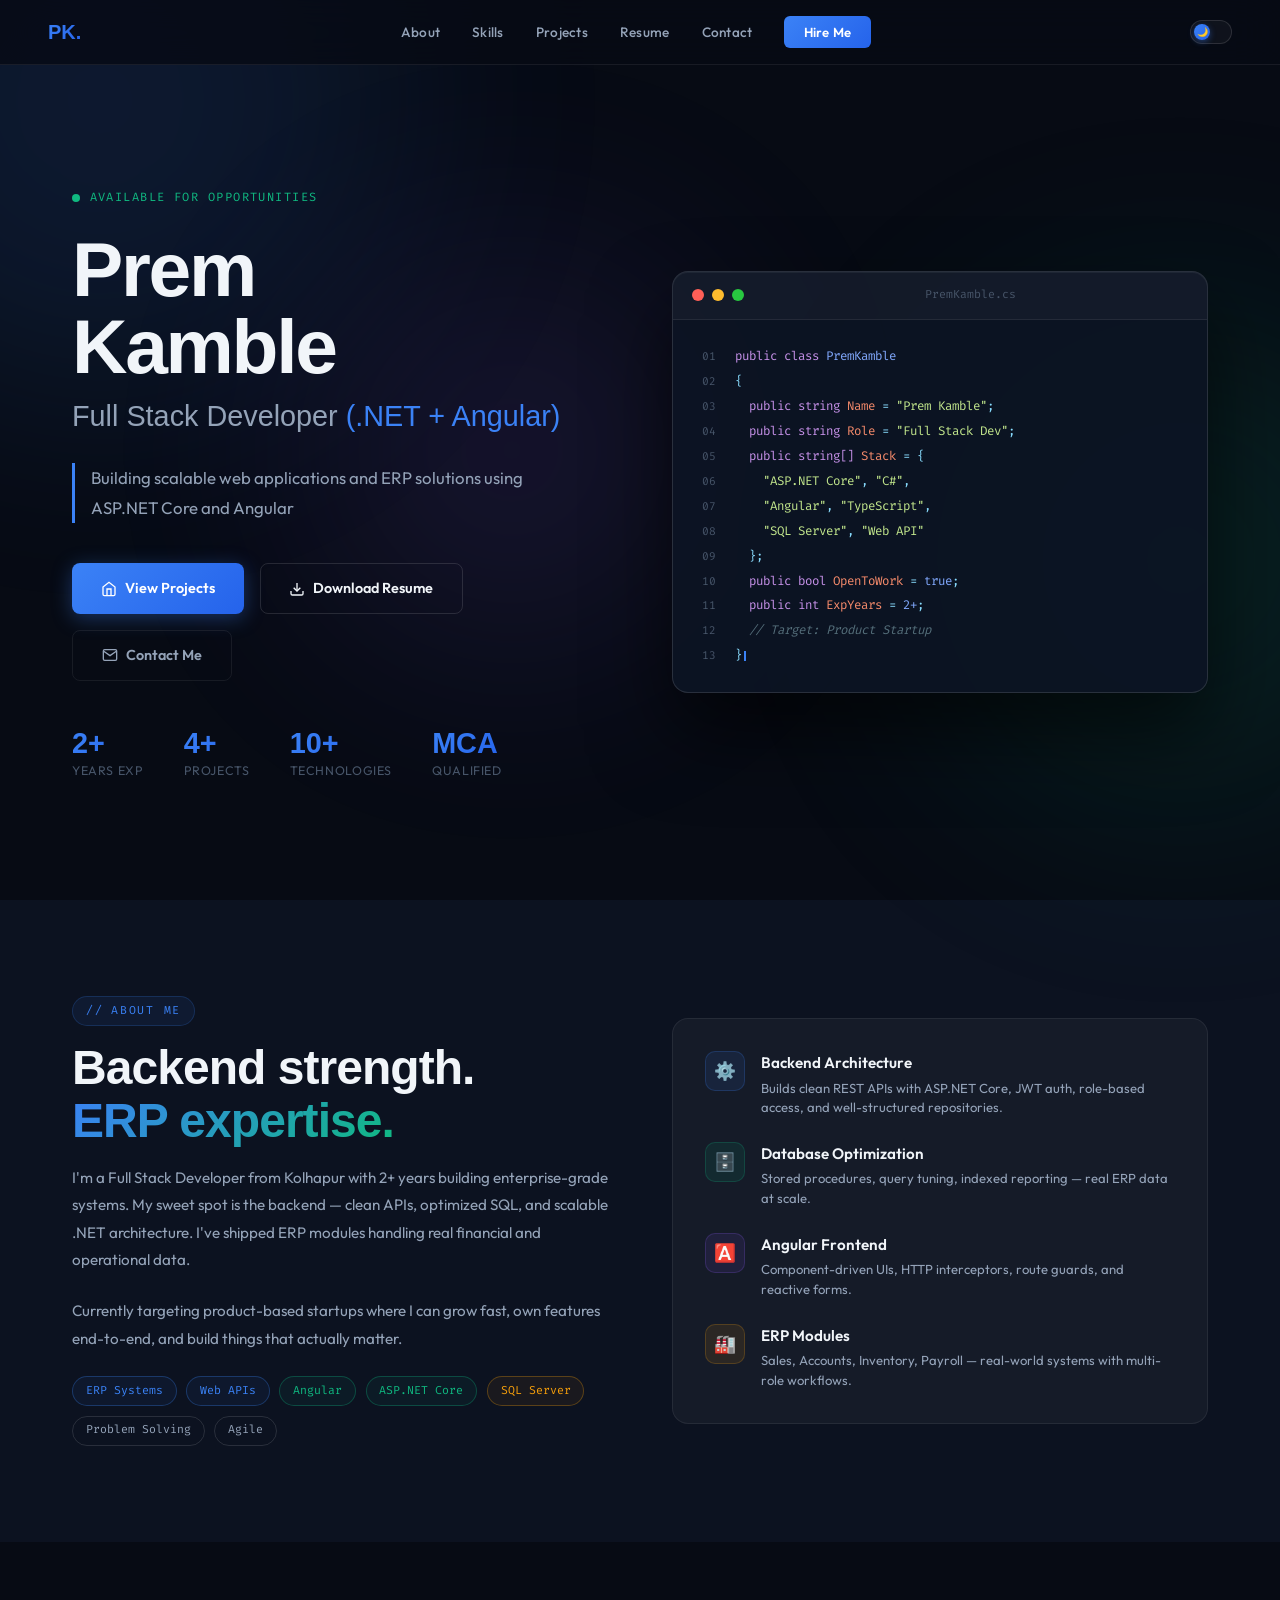
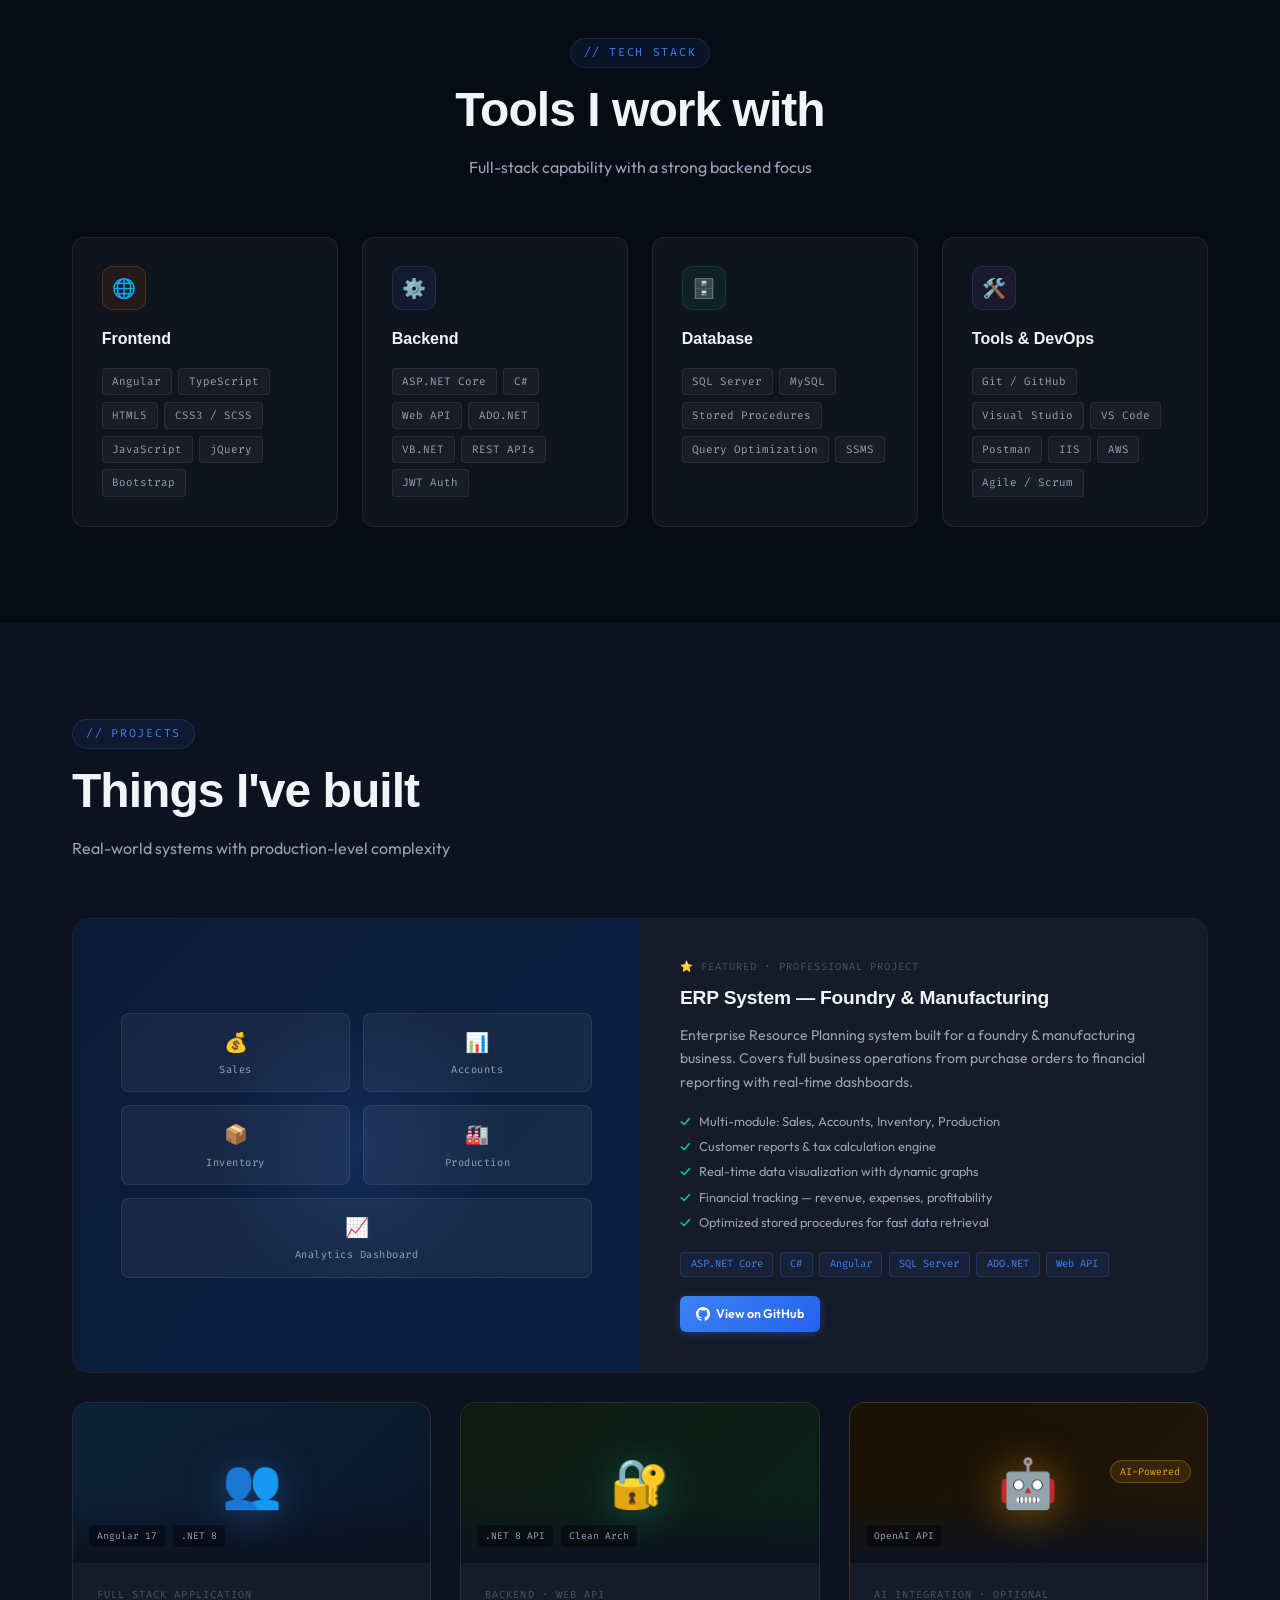
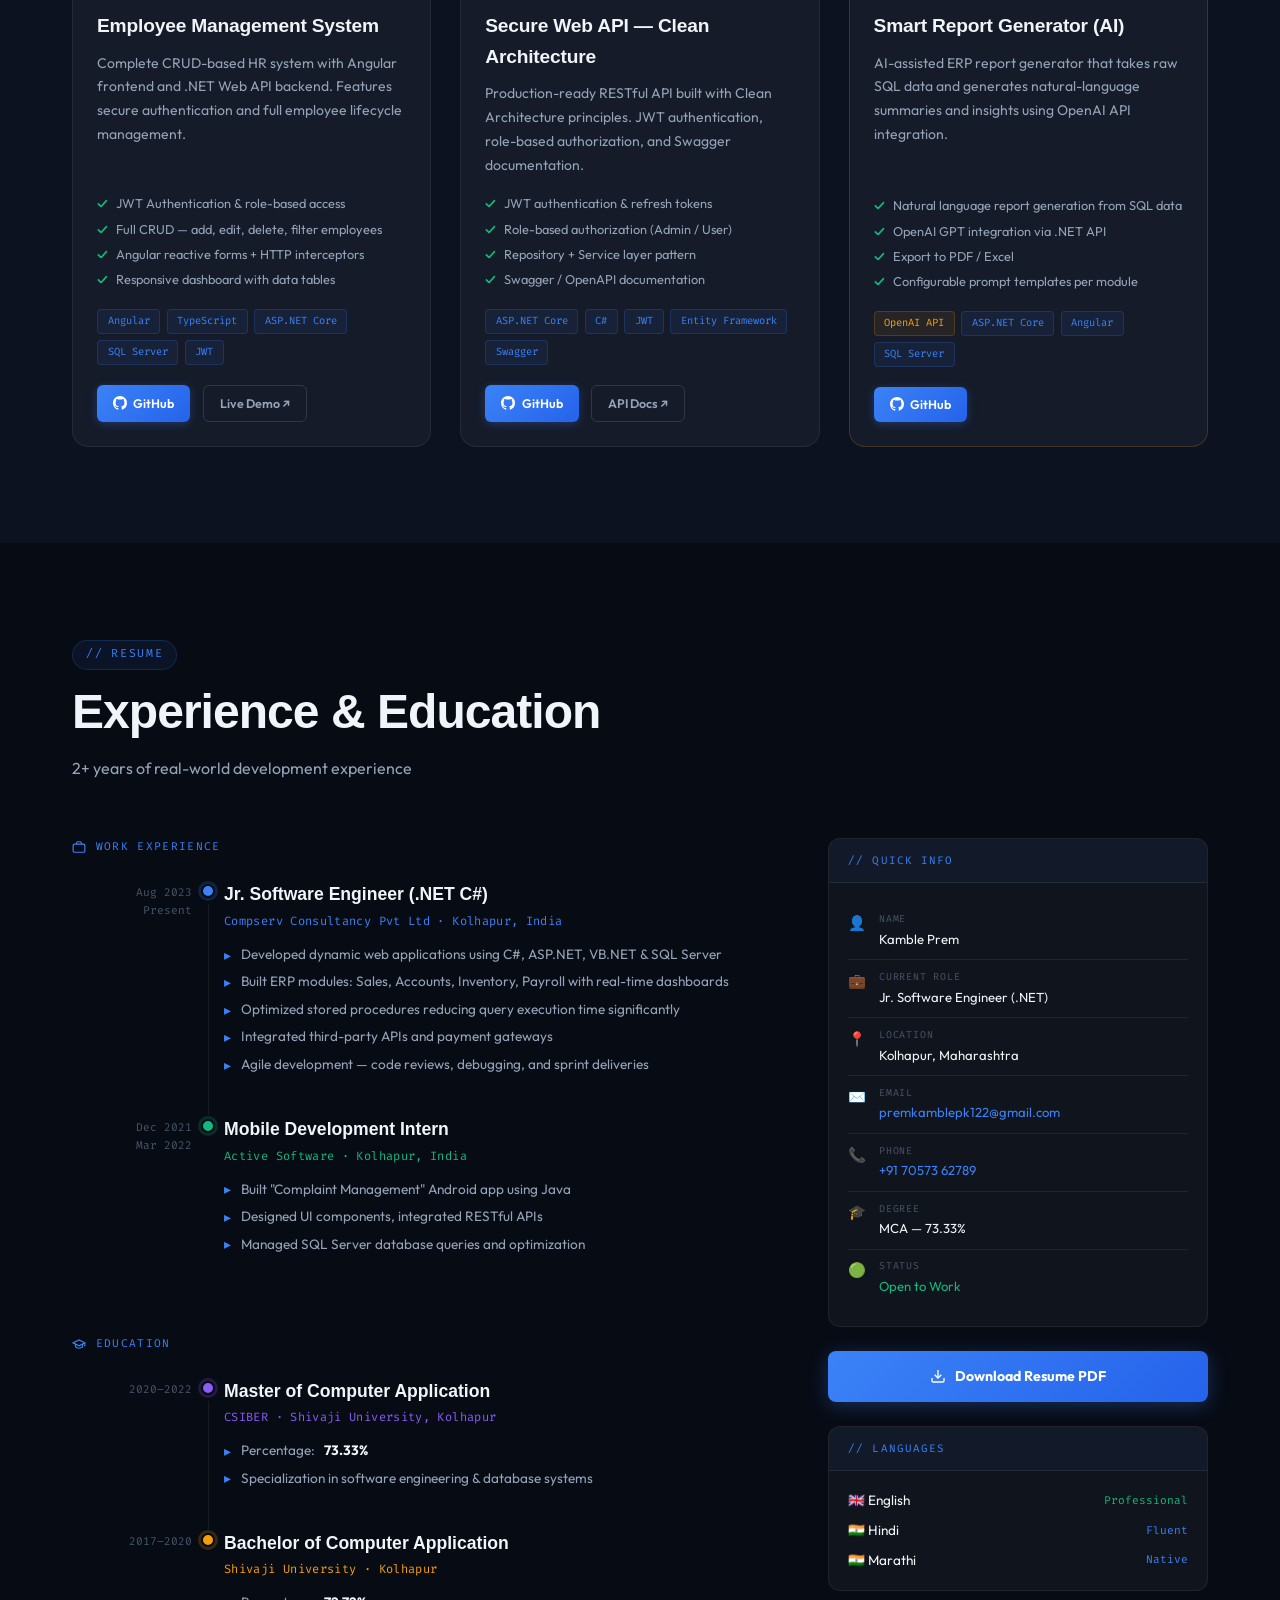
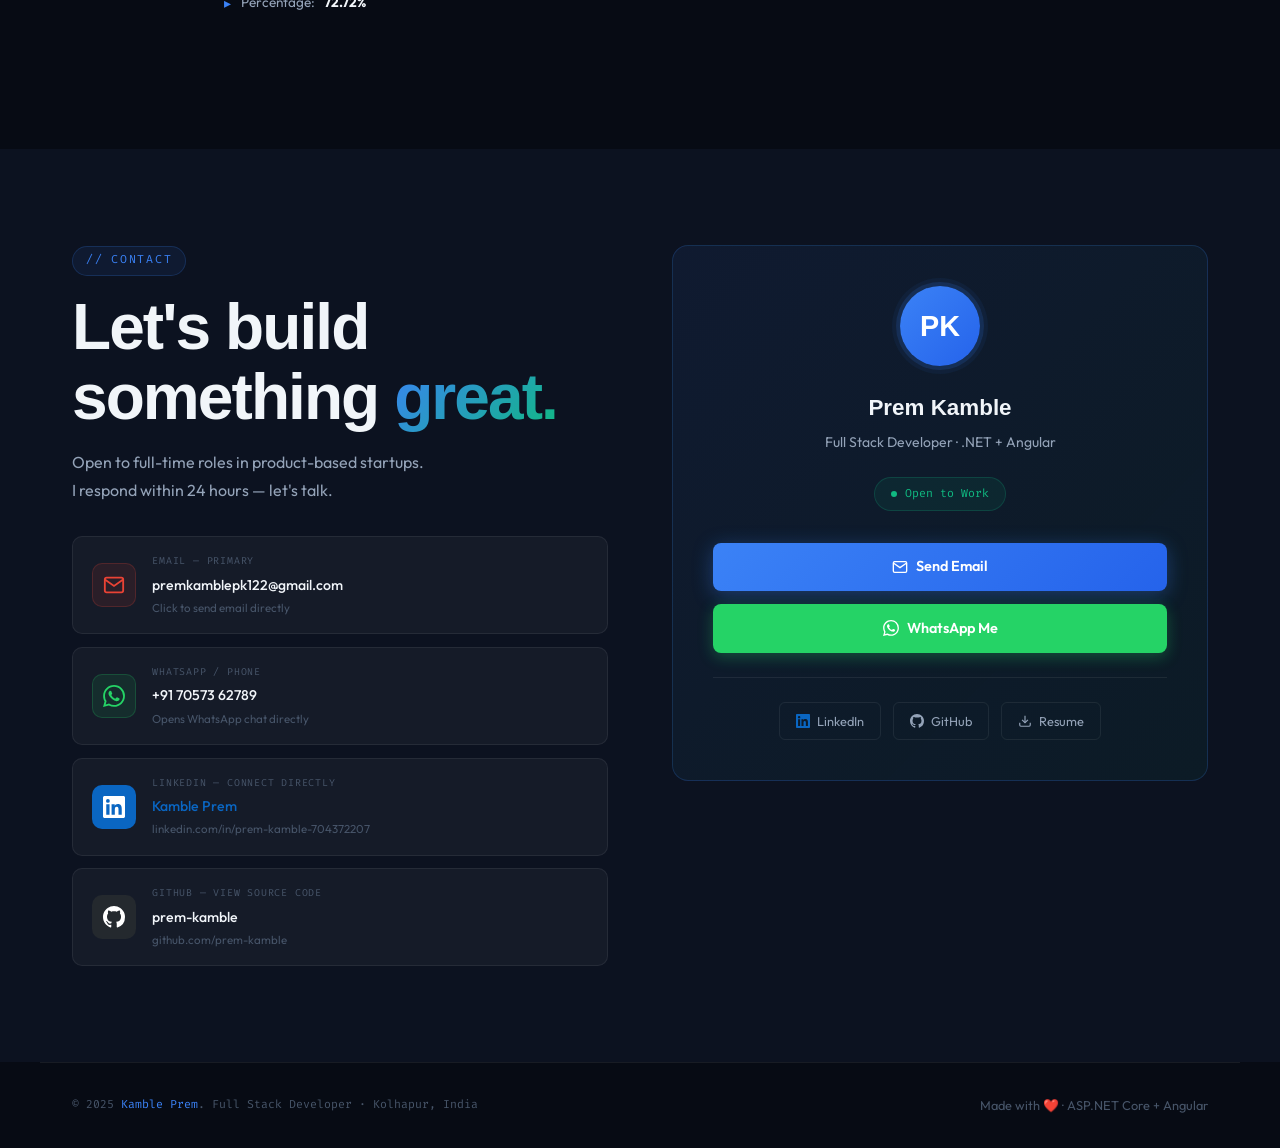
==== index.html @ 45bed640 "Add files via upload" ====
<!DOCTYPE html>
<html lang="en">
<head>
  <meta charset="UTF-8"/>
  <meta name="viewport" content="width=device-width, initial-scale=1.0"/>
  <title>Prem Kamble | Full Stack Developer</title>

  <!-- Google Fonts -->
  <link rel="preconnect" href="https://fonts.googleapis.com"/>
  <link rel="preconnect" href="https://fonts.gstatic.com" crossorigin/>
  <link href="https://fonts.googleapis.com/css2?family=Clash+Display:wght@400;500;600;700&family=Outfit:wght@300;400;500;600;700&family=Fira+Code:wght@400;500&display=swap" rel="stylesheet"/>

  <!-- Stylesheet -->
  <link rel="stylesheet" href="style.css"/>
</head>
<body>

<!-- BG ORBS -->
<div class="orb orb-1"></div>
<div class="orb orb-2"></div>
<div class="orb orb-3"></div>

<!-- ============================================================
     NAV
============================================================ -->
<nav id="navbar">
  <div class="nav-brand">PK.</div>
  <ul class="nav-links">
    <li><a href="#about">About</a></li>
    <li><a href="#skills">Skills</a></li>
    <li><a href="#projects">Projects</a></li>
    <li><a href="#resume">Resume</a></li>
    <li><a href="#contact">Contact</a></li>
    <li><a href="mailto:premkamblepk122@gmail.com" class="nav-cta">Hire Me</a></li>
  </ul>
  <button id="theme-toggle" aria-label="Toggle theme" title="Toggle light / dark mode">
    <div class="toggle-thumb">🌙</div>
  </button>
</nav>

<!-- ============================================================
     HERO
============================================================ -->
<section id="hero">
  <div class="hero-left">
    <div class="hero-eyebrow">
      <span class="hero-dot"></span>
      Available for opportunities
    </div>
    <h1 class="hero-name">Prem<br/>Kamble</h1>
    <div class="hero-role">Full Stack Developer <span>(.NET + Angular)</span></div>
    <p class="hero-tagline">
      Building scalable web applications and ERP solutions using ASP.NET Core and Angular
    </p>
    <div class="hero-btns">
      <a href="#projects" class="btn btn-primary">
        <svg width="16" height="16" viewBox="0 0 24 24" fill="none" stroke="currentColor" stroke-width="2"><path d="M3 9l9-7 9 7v11a2 2 0 0 1-2 2H5a2 2 0 0 1-2-2z"/><polyline points="9 22 9 12 15 12 15 22"/></svg>
        View Projects
      </a>
      <a href="/mnt/user-data/uploads/Kamble-Prem_Kolhapur.pdf" download="Prem_Kamble_Resume.pdf" class="btn btn-outline">
        <svg width="16" height="16" viewBox="0 0 24 24" fill="none" stroke="currentColor" stroke-width="2"><path d="M21 15v4a2 2 0 0 1-2 2H5a2 2 0 0 1-2-2v-4"/><polyline points="7 10 12 15 17 10"/><line x1="12" y1="15" x2="12" y2="3"/></svg>
        Download Resume
      </a>
      <a href="#contact" class="btn btn-ghost">
        <svg width="16" height="16" viewBox="0 0 24 24" fill="none" stroke="currentColor" stroke-width="2"><path d="M4 4h16c1.1 0 2 .9 2 2v12c0 1.1-.9 2-2 2H4c-1.1 0-2-.9-2-2V6c0-1.1.9-2 2-2z"/><polyline points="22,6 12,13 2,6"/></svg>
        Contact Me
      </a>
    </div>
    <div class="hero-stats">
      <div>
        <div class="hero-stat-num">2+</div>
        <div class="hero-stat-label">Years Exp</div>
      </div>
      <div>
        <div class="hero-stat-num">4+</div>
        <div class="hero-stat-label">Projects</div>
      </div>
      <div>
        <div class="hero-stat-num">10+</div>
        <div class="hero-stat-label">Technologies</div>
      </div>
      <div>
        <div class="hero-stat-num">MCA</div>
        <div class="hero-stat-label">Qualified</div>
      </div>
    </div>
  </div>

  <div class="hero-right">
    <div class="code-window">
      <div class="code-bar">
        <div class="cdot cdot-r"></div>
        <div class="cdot cdot-y"></div>
        <div class="cdot cdot-g"></div>
        <div class="code-file">PremKamble.cs</div>
      </div>
      <div class="code-body">
        <div><span class="ln">01</span><span class="kw">public class </span><span class="fn">PremKamble</span></div>
        <div><span class="ln">02</span><span class="op">{</span></div>
        <div><span class="ln">03</span>&nbsp;&nbsp;<span class="kw">public string </span><span class="pr">Name</span> <span class="op">=</span> <span class="st">"Prem Kamble"</span><span class="op">;</span></div>
        <div><span class="ln">04</span>&nbsp;&nbsp;<span class="kw">public string </span><span class="pr">Role</span> <span class="op">=</span> <span class="st">"Full Stack Dev"</span><span class="op">;</span></div>
        <div><span class="ln">05</span>&nbsp;&nbsp;<span class="kw">public string[] </span><span class="pr">Stack</span> <span class="op">=</span> <span class="op">{</span></div>
        <div><span class="ln">06</span>&nbsp;&nbsp;&nbsp;&nbsp;<span class="st">"ASP.NET Core"</span><span class="op">,</span> <span class="st">"C#"</span><span class="op">,</span></div>
        <div><span class="ln">07</span>&nbsp;&nbsp;&nbsp;&nbsp;<span class="st">"Angular"</span><span class="op">,</span> <span class="st">"TypeScript"</span><span class="op">,</span></div>
        <div><span class="ln">08</span>&nbsp;&nbsp;&nbsp;&nbsp;<span class="st">"SQL Server"</span><span class="op">,</span> <span class="st">"Web API"</span></div>
        <div><span class="ln">09</span>&nbsp;&nbsp;<span class="op">};</span></div>
        <div><span class="ln">10</span>&nbsp;&nbsp;<span class="kw">public bool </span><span class="pr">OpenToWork</span> <span class="op">=</span> <span class="fn">true</span><span class="op">;</span></div>
        <div><span class="ln">11</span>&nbsp;&nbsp;<span class="kw">public int </span><span class="pr">ExpYears</span> <span class="op">=</span> <span class="fn">2+</span><span class="op">;</span></div>
        <div><span class="ln">12</span>&nbsp;&nbsp;<span class="cm">// Target: Product Startup</span></div>
        <div><span class="ln">13</span><span class="op">}</span><span class="type-cursor"></span></div>
      </div>
    </div>
  </div>
</section>

<!-- ============================================================
     ABOUT
============================================================ -->
<div class="section-alt" id="about">
<div class="section">
  <div class="about-grid">
    <div class="animate">
      <div class="section-label">About Me</div>
      <h2 class="section-title">Backend strength.<br/><span class="gradient-text">ERP expertise.</span></h2>
      <p style="color:var(--text-2);line-height:1.8;margin-bottom:1.5rem;font-size:0.95rem;">
        I'm a Full Stack Developer from Kolhapur with 2+ years building enterprise-grade systems. 
        My sweet spot is the backend — clean APIs, optimized SQL, and scalable .NET architecture.
        I've shipped ERP modules handling real financial and operational data.
      </p>
      <p style="color:var(--text-2);line-height:1.8;font-size:0.95rem;">
        Currently targeting product-based startups where I can grow fast, own features end-to-end,
        and build things that actually matter.
      </p>
      <div class="about-pills" style="margin-top:1.5rem;">
        <span class="pill blue">ERP Systems</span>
        <span class="pill blue">Web APIs</span>
        <span class="pill green">Angular</span>
        <span class="pill green">ASP.NET Core</span>
        <span class="pill amber">SQL Server</span>
        <span class="pill">Problem Solving</span>
        <span class="pill">Agile</span>
      </div>
    </div>

    <div class="about-card animate">
      <div class="about-item">
        <div class="about-icon" style="background:rgba(59,130,246,0.1);border:1px solid rgba(59,130,246,0.2);">⚙️</div>
        <div>
          <div class="about-item-title">Backend Architecture</div>
          <div class="about-item-sub">Builds clean REST APIs with ASP.NET Core, JWT auth, role-based access, and well-structured repositories.</div>
        </div>
      </div>
      <div class="about-item">
        <div class="about-icon" style="background:rgba(16,185,129,0.1);border:1px solid rgba(16,185,129,0.2);">🗄️</div>
        <div>
          <div class="about-item-title">Database Optimization</div>
          <div class="about-item-sub">Stored procedures, query tuning, indexed reporting — real ERP data at scale.</div>
        </div>
      </div>
      <div class="about-item">
        <div class="about-icon" style="background:rgba(139,92,246,0.1);border:1px solid rgba(139,92,246,0.2);">🅰️</div>
        <div>
          <div class="about-item-title">Angular Frontend</div>
          <div class="about-item-sub">Component-driven UIs, HTTP interceptors, route guards, and reactive forms.</div>
        </div>
      </div>
      <div class="about-item">
        <div class="about-icon" style="background:rgba(245,158,11,0.1);border:1px solid rgba(245,158,11,0.2);">🏭</div>
        <div>
          <div class="about-item-title">ERP Modules</div>
          <div class="about-item-sub">Sales, Accounts, Inventory, Payroll — real-world systems with multi-role workflows.</div>
        </div>
      </div>
    </div>
  </div>
</div>
</div>

<!-- ============================================================
     SKILLS
============================================================ -->
<div id="skills">
<div class="section">
  <div style="text-align:center;margin-bottom:3.5rem;" class="animate">
    <div class="section-label" style="justify-content:center">Tech Stack</div>
    <h2 class="section-title">Tools I work with</h2>
    <p class="section-sub" style="margin:0 auto;text-align:center">
      Full-stack capability with a strong backend focus
    </p>
  </div>
  <div class="skills-grid">

    <div class="skill-card animate" style="--card-color:#f97316;--card-bg:rgba(249,115,22,0.08);--card-border:rgba(249,115,22,0.2);--card-grad:linear-gradient(135deg,rgba(249,115,22,0.04),transparent);">
      <div class="skill-card-icon" style="background:rgba(249,115,22,0.08);border-color:rgba(249,115,22,0.2)">🌐</div>
      <div class="skill-card-title">Frontend</div>
      <div class="skill-tags">
        <span class="stag">Angular</span>
        <span class="stag">TypeScript</span>
        <span class="stag">HTML5</span>
        <span class="stag">CSS3 / SCSS</span>
        <span class="stag">JavaScript</span>
        <span class="stag">jQuery</span>
        <span class="stag">Bootstrap</span>
      </div>
    </div>

    <div class="skill-card animate" style="--card-color:#3b82f6;--card-bg:rgba(59,130,246,0.08);--card-border:rgba(59,130,246,0.2);--card-grad:linear-gradient(135deg,rgba(59,130,246,0.04),transparent);">
      <div class="skill-card-icon">⚙️</div>
      <div class="skill-card-title">Backend</div>
      <div class="skill-tags">
        <span class="stag">ASP.NET Core</span>
        <span class="stag">C#</span>
        <span class="stag">Web API</span>
        <span class="stag">ADO.NET</span>
        <span class="stag">VB.NET</span>
        <span class="stag">REST APIs</span>
        <span class="stag">JWT Auth</span>
      </div>
    </div>

    <div class="skill-card animate" style="--card-color:#10b981;--card-bg:rgba(16,185,129,0.08);--card-border:rgba(16,185,129,0.2);--card-grad:linear-gradient(135deg,rgba(16,185,129,0.04),transparent);">
      <div class="skill-card-icon" style="background:rgba(16,185,129,0.08);border-color:rgba(16,185,129,0.2)">🗄️</div>
      <div class="skill-card-title">Database</div>
      <div class="skill-tags">
        <span class="stag">SQL Server</span>
        <span class="stag">MySQL</span>
        <span class="stag">Stored Procedures</span>
        <span class="stag">Query Optimization</span>
        <span class="stag">SSMS</span>
      </div>
    </div>

    <div class="skill-card animate" style="--card-color:#8b5cf6;--card-bg:rgba(139,92,246,0.08);--card-border:rgba(139,92,246,0.2);--card-grad:linear-gradient(135deg,rgba(139,92,246,0.04),transparent);">
      <div class="skill-card-icon" style="background:rgba(139,92,246,0.08);border-color:rgba(139,92,246,0.2)">🛠️</div>
      <div class="skill-card-title">Tools & DevOps</div>
      <div class="skill-tags">
        <span class="stag">Git / GitHub</span>
        <span class="stag">Visual Studio</span>
        <span class="stag">VS Code</span>
        <span class="stag">Postman</span>
        <span class="stag">IIS</span>
        <span class="stag">AWS</span>
        <span class="stag">Agile / Scrum</span>
      </div>
    </div>

  </div>
</div>
</div>

<!-- ============================================================
     PROJECTS
============================================================ -->
<div class="section-alt" id="projects">
<div class="section">
  <div style="margin-bottom:3.5rem;" class="animate">
    <div class="section-label">Projects</div>
    <h2 class="section-title">Things I've built</h2>
    <p class="section-sub">Real-world systems with production-level complexity</p>
  </div>

  <div class="projects-grid">

    <!-- FEATURED: ERP -->
    <div class="proj-featured animate">
      <div class="proj-featured-visual">
        <div class="erp-grid">
          <div class="erp-module"><div class="erp-module-icon">💰</div><div class="erp-module-name">Sales</div></div>
          <div class="erp-module"><div class="erp-module-icon">📊</div><div class="erp-module-name">Accounts</div></div>
          <div class="erp-module"><div class="erp-module-icon">📦</div><div class="erp-module-name">Inventory</div></div>
          <div class="erp-module"><div class="erp-module-icon">🏭</div><div class="erp-module-name">Production</div></div>
          <div class="erp-module" style="grid-column:1/-1;"><div class="erp-module-icon">📈</div><div class="erp-module-name">Analytics Dashboard</div></div>
        </div>
      </div>
      <div class="proj-featured-body">
        <div class="proj-type">⭐ Featured · Professional Project</div>
        <div class="proj-title">ERP System — Foundry &amp; Manufacturing</div>
        <div class="proj-desc">
          Enterprise Resource Planning system built for a foundry & manufacturing business. Covers full business operations from purchase orders to financial reporting with real-time dashboards.
        </div>
        <div class="proj-features">
          <div class="proj-feature">Multi-module: Sales, Accounts, Inventory, Production</div>
          <div class="proj-feature">Customer reports &amp; tax calculation engine</div>
          <div class="proj-feature">Real-time data visualization with dynamic graphs</div>
          <div class="proj-feature">Financial tracking — revenue, expenses, profitability</div>
          <div class="proj-feature">Optimized stored procedures for fast data retrieval</div>
        </div>
        <div class="proj-stack">
          <span class="proj-tag">ASP.NET Core</span>
          <span class="proj-tag">C#</span>
          <span class="proj-tag">Angular</span>
          <span class="proj-tag">SQL Server</span>
          <span class="proj-tag">ADO.NET</span>
          <span class="proj-tag">Web API</span>
        </div>
        <div class="proj-actions">
          <a href="https://github.com/prem-kamble" target="_blank" class="proj-btn proj-btn-primary">
            <svg width="14" height="14" viewBox="0 0 24 24" fill="currentColor"><path d="M12 0C5.37 0 0 5.37 0 12c0 5.31 3.435 9.795 8.205 11.385.6.105.825-.255.825-.57 0-.285-.015-1.23-.015-2.235-3.015.555-3.795-.735-4.035-1.41-.135-.345-.72-1.41-1.23-1.695-.42-.225-1.02-.78-.015-.795.945-.015 1.62.87 1.845 1.23 1.08 1.815 2.805 1.305 3.495.99.105-.78.42-1.305.765-1.605-2.67-.3-5.46-1.335-5.46-5.925 0-1.305.465-2.385 1.23-3.225-.12-.3-.54-1.53.12-3.18 0 0 1.005-.315 3.3 1.23.96-.27 1.98-.405 3-.405s2.04.135 3 .405c2.295-1.56 3.3-1.23 3.3-1.23.66 1.65.24 2.88.12 3.18.765.84 1.23 1.905 1.23 3.225 0 4.605-2.805 5.625-5.475 5.925.435.375.81 1.095.81 2.22 0 1.605-.015 2.895-.015 3.3 0 .315.225.69.825.57A12.02 12.02 0 0024 12c0-6.63-5.37-12-12-12z"/></svg>
            View on GitHub
          </a>
        </div>
      </div>
    </div>

    <!-- Project 2: Employee Mgmt -->
    <div class="proj-card animate">
      <div class="proj-screenshot" style="background:linear-gradient(135deg,#0d2137,#0a1628);">
        <span style="position:relative;z-index:1;filter:drop-shadow(0 4px 20px rgba(59,130,246,0.4))">👥</span>
        <div style="position:absolute;bottom:1rem;left:1rem;right:1rem;z-index:2;display:flex;gap:0.5rem;flex-wrap:wrap;">
          <span style="font-family:var(--fm);font-size:0.6rem;color:#94a3b8;background:rgba(0,0,0,0.4);padding:0.2rem 0.5rem;border-radius:4px;">Angular 17</span>
          <span style="font-family:var(--fm);font-size:0.6rem;color:#94a3b8;background:rgba(0,0,0,0.4);padding:0.2rem 0.5rem;border-radius:4px;">.NET 8</span>
        </div>
      </div>
      <div class="proj-body">
        <div class="proj-type">Full Stack Application</div>
        <div class="proj-title">Employee Management System</div>
        <div class="proj-desc">Complete CRUD-based HR system with Angular frontend and .NET Web API backend. Features secure authentication and full employee lifecycle management.</div>
        <div class="proj-features">
          <div class="proj-feature">JWT Authentication &amp; role-based access</div>
          <div class="proj-feature">Full CRUD — add, edit, delete, filter employees</div>
          <div class="proj-feature">Angular reactive forms + HTTP interceptors</div>
          <div class="proj-feature">Responsive dashboard with data tables</div>
        </div>
        <div class="proj-stack">
          <span class="proj-tag">Angular</span>
          <span class="proj-tag">TypeScript</span>
          <span class="proj-tag">ASP.NET Core</span>
          <span class="proj-tag">SQL Server</span>
          <span class="proj-tag">JWT</span>
        </div>
        <div class="proj-actions">
          <a href="https://github.com/prem-kamble" target="_blank" class="proj-btn proj-btn-primary">
            <svg width="14" height="14" viewBox="0 0 24 24" fill="currentColor"><path d="M12 0C5.37 0 0 5.37 0 12c0 5.31 3.435 9.795 8.205 11.385.6.105.825-.255.825-.57 0-.285-.015-1.23-.015-2.235-3.015.555-3.795-.735-4.035-1.41-.135-.345-.72-1.41-1.23-1.695-.42-.225-1.02-.78-.015-.795.945-.015 1.62.87 1.845 1.23 1.08 1.815 2.805 1.305 3.495.99.105-.78.42-1.305.765-1.605-2.67-.3-5.46-1.335-5.46-5.925 0-1.305.465-2.385 1.23-3.225-.12-.3-.54-1.53.12-3.18 0 0 1.005-.315 3.3 1.23.96-.27 1.98-.405 3-.405s2.04.135 3 .405c2.295-1.56 3.3-1.23 3.3-1.23.66 1.65.24 2.88.12 3.18.765.84 1.23 1.905 1.23 3.225 0 4.605-2.805 5.625-5.475 5.925.435.375.81 1.095.81 2.22 0 1.605-.015 2.895-.015 3.3 0 .315.225.69.825.57A12.02 12.02 0 0024 12c0-6.63-5.37-12-12-12z"/></svg>
            GitHub
          </a>
          <a href="#" class="proj-btn proj-btn-ghost">Live Demo ↗</a>
        </div>
      </div>
    </div>

    <!-- Project 3: Web API -->
    <div class="proj-card animate">
      <div class="proj-screenshot" style="background:linear-gradient(135deg,#0f1a14,#0a2018);">
        <span style="position:relative;z-index:1;filter:drop-shadow(0 4px 20px rgba(16,185,129,0.4))">🔐</span>
        <div style="position:absolute;bottom:1rem;left:1rem;right:1rem;z-index:2;display:flex;gap:0.5rem;flex-wrap:wrap;">
          <span style="font-family:var(--fm);font-size:0.6rem;color:#94a3b8;background:rgba(0,0,0,0.4);padding:0.2rem 0.5rem;border-radius:4px;">.NET 8 API</span>
          <span style="font-family:var(--fm);font-size:0.6rem;color:#94a3b8;background:rgba(0,0,0,0.4);padding:0.2rem 0.5rem;border-radius:4px;">Clean Arch</span>
        </div>
      </div>
      <div class="proj-body">
        <div class="proj-type">Backend · Web API</div>
        <div class="proj-title">Secure Web API — Clean Architecture</div>
        <div class="proj-desc">Production-ready RESTful API built with Clean Architecture principles. JWT authentication, role-based authorization, and Swagger documentation.</div>
        <div class="proj-features">
          <div class="proj-feature">JWT authentication &amp; refresh tokens</div>
          <div class="proj-feature">Role-based authorization (Admin / User)</div>
          <div class="proj-feature">Repository + Service layer pattern</div>
          <div class="proj-feature">Swagger / OpenAPI documentation</div>
        </div>
        <div class="proj-stack">
          <span class="proj-tag">ASP.NET Core</span>
          <span class="proj-tag">C#</span>
          <span class="proj-tag">JWT</span>
          <span class="proj-tag">Entity Framework</span>
          <span class="proj-tag">Swagger</span>
        </div>
        <div class="proj-actions">
          <a href="https://github.com/prem-kamble" target="_blank" class="proj-btn proj-btn-primary">
            <svg width="14" height="14" viewBox="0 0 24 24" fill="currentColor"><path d="M12 0C5.37 0 0 5.37 0 12c0 5.31 3.435 9.795 8.205 11.385.6.105.825-.255.825-.57 0-.285-.015-1.23-.015-2.235-3.015.555-3.795-.735-4.035-1.41-.135-.345-.72-1.41-1.23-1.695-.42-.225-1.02-.78-.015-.795.945-.015 1.62.87 1.845 1.23 1.08 1.815 2.805 1.305 3.495.99.105-.78.42-1.305.765-1.605-2.67-.3-5.46-1.335-5.46-5.925 0-1.305.465-2.385 1.23-3.225-.12-.3-.54-1.53.12-3.18 0 0 1.005-.315 3.3 1.23.96-.27 1.98-.405 3-.405s2.04.135 3 .405c2.295-1.56 3.3-1.23 3.3-1.23.66 1.65.24 2.88.12 3.18.765.84 1.23 1.905 1.23 3.225 0 4.605-2.805 5.625-5.475 5.925.435.375.81 1.095.81 2.22 0 1.605-.015 2.895-.015 3.3 0 .315.225.69.825.57A12.02 12.02 0 0024 12c0-6.63-5.37-12-12-12z"/></svg>
            GitHub
          </a>
          <a href="#" class="proj-btn proj-btn-ghost">API Docs ↗</a>
        </div>
      </div>
    </div>

    <!-- Project 4: AI Feature -->
    <div class="proj-card animate" style="border-color:rgba(245,158,11,0.2);">
      <div class="proj-screenshot" style="background:linear-gradient(135deg,#1a1206,#201508);">
        <span style="position:relative;z-index:1;filter:drop-shadow(0 4px 20px rgba(245,158,11,0.5))">🤖</span>
        <div style="position:absolute;top:1rem;right:1rem;z-index:2;">
          <span style="font-family:var(--fm);font-size:0.62rem;color:var(--amber);background:rgba(245,158,11,0.12);border:1px solid rgba(245,158,11,0.3);padding:0.25rem 0.6rem;border-radius:50px;">AI-Powered</span>
        </div>
        <div style="position:absolute;bottom:1rem;left:1rem;right:1rem;z-index:2;display:flex;gap:0.5rem;flex-wrap:wrap;">
          <span style="font-family:var(--fm);font-size:0.6rem;color:#94a3b8;background:rgba(0,0,0,0.4);padding:0.2rem 0.5rem;border-radius:4px;">OpenAI API</span>
        </div>
      </div>
      <div class="proj-body">
        <div class="proj-type">AI Integration · Optional</div>
        <div class="proj-title">Smart Report Generator (AI)</div>
        <div class="proj-desc">AI-assisted ERP report generator that takes raw SQL data and generates natural-language summaries and insights using OpenAI API integration.</div>
        <div class="proj-features">
          <div class="proj-feature">Natural language report generation from SQL data</div>
          <div class="proj-feature">OpenAI GPT integration via .NET API</div>
          <div class="proj-feature">Export to PDF / Excel</div>
          <div class="proj-feature">Configurable prompt templates per module</div>
        </div>
        <div class="proj-stack">
          <span class="proj-tag" style="color:var(--amber);background:rgba(245,158,11,0.08);border-color:rgba(245,158,11,0.2)">OpenAI API</span>
          <span class="proj-tag">ASP.NET Core</span>
          <span class="proj-tag">Angular</span>
          <span class="proj-tag">SQL Server</span>
        </div>
        <div class="proj-actions">
          <a href="https://github.com/prem-kamble" target="_blank" class="proj-btn proj-btn-primary">
            <svg width="14" height="14" viewBox="0 0 24 24" fill="currentColor"><path d="M12 0C5.37 0 0 5.37 0 12c0 5.31 3.435 9.795 8.205 11.385.6.105.825-.255.825-.57 0-.285-.015-1.23-.015-2.235-3.015.555-3.795-.735-4.035-1.41-.135-.345-.72-1.41-1.23-1.695-.42-.225-1.02-.78-.015-.795.945-.015 1.62.87 1.845 1.23 1.08 1.815 2.805 1.305 3.495.99.105-.78.42-1.305.765-1.605-2.67-.3-5.46-1.335-5.46-5.925 0-1.305.465-2.385 1.23-3.225-.12-.3-.54-1.53.12-3.18 0 0 1.005-.315 3.3 1.23.96-.27 1.98-.405 3-.405s2.04.135 3 .405c2.295-1.56 3.3-1.23 3.3-1.23.66 1.65.24 2.88.12 3.18.765.84 1.23 1.905 1.23 3.225 0 4.605-2.805 5.625-5.475 5.925.435.375.81 1.095.81 2.22 0 1.605-.015 2.895-.015 3.3 0 .315.225.69.825.57A12.02 12.02 0 0024 12c0-6.63-5.37-12-12-12z"/></svg>
            GitHub
          </a>
        </div>
      </div>
    </div>

  </div>
</div>
</div>

<!-- ============================================================
     RESUME
============================================================ -->
<div id="resume">
<div class="section">
  <div style="margin-bottom:3.5rem;" class="animate">
    <div class="section-label">Resume</div>
    <h2 class="section-title">Experience &amp; Education</h2>
    <p class="section-sub">2+ years of real-world development experience</p>
  </div>

  <div class="resume-wrapper">
    <!-- TIMELINE -->
    <div>
      <!-- Work Experience -->
      <div style="font-family:var(--fm);font-size:0.7rem;color:var(--blue);letter-spacing:0.12em;text-transform:uppercase;margin-bottom:1.5rem;display:flex;align-items:center;gap:0.6rem;">
        <svg width="14" height="14" viewBox="0 0 24 24" fill="none" stroke="currentColor" stroke-width="2"><rect x="2" y="7" width="20" height="14" rx="2"/><path d="M16 7V5a2 2 0 0 0-2-2h-4a2 2 0 0 0-2 2v2"/></svg>
        Work Experience
      </div>
      <div class="resume-timeline">
        <div class="timeline-item animate">
        <div class="tl-dot"></div>
          <div class="tl-date">Aug 2023<br/>Present</div>
          <div style="position:relative">
            <div class="tl-content">
              <div class="tl-role">Jr. Software Engineer (.NET C#)</div>
              <div class="tl-company">Compserv Consultancy Pvt Ltd · Kolhapur, India</div>
              <div class="tl-bullets">
                <div class="tl-bullet">Developed dynamic web applications using C#, ASP.NET, VB.NET &amp; SQL Server</div>
                <div class="tl-bullet">Built ERP modules: Sales, Accounts, Inventory, Payroll with real-time dashboards</div>
                <div class="tl-bullet">Optimized stored procedures reducing query execution time significantly</div>
                <div class="tl-bullet">Integrated third-party APIs and payment gateways</div>
                <div class="tl-bullet">Agile development — code reviews, debugging, and sprint deliveries</div>
              </div>
            </div>
          </div>
        </div>

        <div class="timeline-item animate">
           <div class="tl-dot" style="background:var(--emerald);box-shadow:0 0 0 3px rgba(16,185,129,0.2)"></div>
          <div class="tl-date">Dec 2021<br/>Mar 2022</div>
          <div style="position:relative">
            <div class="tl-content">
              <div class="tl-role">Mobile Development Intern</div>
              <div class="tl-company" style="color:var(--emerald)">Active Software · Kolhapur, India</div>
              <div class="tl-bullets">
                <div class="tl-bullet">Built "Complaint Management" Android app using Java</div>
                <div class="tl-bullet">Designed UI components, integrated RESTful APIs</div>
                <div class="tl-bullet">Managed SQL Server database queries and optimization</div>
              </div>
            </div>
          </div>
        </div>
      </div>

      <!-- Education -->
      <div style="font-family:var(--fm);font-size:0.7rem;color:var(--blue);letter-spacing:0.12em;text-transform:uppercase;margin:2.5rem 0 1.5rem;display:flex;align-items:center;gap:0.6rem;">
        <svg width="14" height="14" viewBox="0 0 24 24" fill="none" stroke="currentColor" stroke-width="2"><path d="M22 10v6M2 10l10-5 10 5-10 5z"/><path d="M6 12v5c3 3 9 3 12 0v-5"/></svg>
        Education
      </div>
      <div class="resume-timeline">
        <div class="timeline-item animate">
            <div class="tl-dot" style="background:var(--violet);box-shadow:0 0 0 3px rgba(139,92,246,0.2)"></div>
          <div class="tl-date">2020–2022</div>
          <div style="position:relative">
            <div class="tl-content">
              <div class="tl-role">Master of Computer Application</div>
              <div class="tl-company" style="color:var(--violet)">CSIBER · Shivaji University, Kolhapur</div>
              <div class="tl-bullets">
                <div class="tl-bullet">Percentage: <strong style="color:var(--text)">73.33%</strong></div>
                <div class="tl-bullet">Specialization in software engineering &amp; database systems</div>
              </div>
            </div>
          </div>
        </div>
        <div class="timeline-item animate">
            <div class="tl-dot" style="background:var(--amber);box-shadow:0 0 0 3px rgba(245,158,11,0.2)"></div>
          <div class="tl-date">2017–2020</div>
          <div style="position:relative">
            <div class="tl-content">
              <div class="tl-role">Bachelor of Computer Application</div>
              <div class="tl-company" style="color:var(--amber)">Shivaji University · Kolhapur</div>
              <div class="tl-bullets">
                <div class="tl-bullet">Percentage: <strong style="color:var(--text)">72.72%</strong></div>
              </div>
            </div>
          </div>
        </div>
      </div>
    </div>

    <!-- SIDEBAR -->
    <div class="resume-sidebar animate">
      <!-- Quick Info -->
      <div class="sidebar-card">
        <div class="sidebar-card-head">// Quick Info</div>
        <div class="sidebar-card-body">
          <div class="info-row">
            <span class="info-icon">👤</span>
            <div><span class="info-label">Name</span><span class="info-val">Kamble Prem</span></div>
          </div>
          <div class="info-row">
            <span class="info-icon">💼</span>
            <div><span class="info-label">Current Role</span><span class="info-val">Jr. Software Engineer (.NET)</span></div>
          </div>
          <div class="info-row">
            <span class="info-icon">📍</span>
            <div><span class="info-label">Location</span><span class="info-val">Kolhapur, Maharashtra</span></div>
          </div>
          <div class="info-row">
            <span class="info-icon">✉️</span>
              <div><span class="info-label">Email</span><span class="info-val"><a href="mailto:premkamblepk122@gmail.com">premkamblepk122@gmail.com</a></span></div>
          </div>
          <div class="info-row">
            <span class="info-icon">📞</span>
            <div><span class="info-label">Phone</span><span class="info-val"><a href="tel:+917057362789">+91 70573 62789</a></span></div>
          </div>
          <div class="info-row">
            <span class="info-icon">🎓</span>
            <div><span class="info-label">Degree</span><span class="info-val">MCA — 73.33%</span></div>
          </div>
          <div class="info-row">
            <span class="info-icon">🟢</span>
            <div><span class="info-label">Status</span><span class="info-val" style="color:var(--emerald)">Open to Work</span></div>
          </div>
        </div>
      </div>

      <a href="/mnt/user-data/uploads/Kamble-Prem_Kolhapur.pdf" download="Prem_Kamble_Resume.pdf" class="btn-download">
        <svg width="16" height="16" viewBox="0 0 24 24" fill="none" stroke="currentColor" stroke-width="2"><path d="M21 15v4a2 2 0 0 1-2 2H5a2 2 0 0 1-2-2v-4"/><polyline points="7 10 12 15 17 10"/><line x1="12" y1="15" x2="12" y2="3"/></svg>
        Download Resume PDF
      </a>

      <!-- Languages -->
      <div class="sidebar-card">
        <div class="sidebar-card-head">// Languages</div>
        <div class="sidebar-card-body" style="display:flex;flex-direction:column;gap:0.5rem;">
          <div style="display:flex;align-items:center;justify-content:space-between;font-size:0.85rem;">
            <span>🇬🇧 English</span>
            <span style="font-family:var(--fm);font-size:0.7rem;color:var(--emerald)">Professional</span>
          </div>
          <div style="display:flex;align-items:center;justify-content:space-between;font-size:0.85rem;">
            <span>🇮🇳 Hindi</span>
            <span style="font-family:var(--fm);font-size:0.7rem;color:var(--blue)">Fluent</span>
          </div>
          <div style="display:flex;align-items:center;justify-content:space-between;font-size:0.85rem;">
            <span>🇮🇳 Marathi</span>
            <span style="font-family:var(--fm);font-size:0.7rem;color:var(--blue)">Native</span>
          </div>
        </div>
      </div>
    </div>
  </div>
</div>
</div>

<!-- ============================================================
     CONTACT
============================================================ -->
<div class="section-alt" id="contact">
<div class="section">
  <div class="contact-grid">
    <div class="animate">
      <div class="section-label">Contact</div>
      <div class="contact-headline">
        Let's build<br/>something <span class="gradient-text">great.</span>
      </div>
      <p class="contact-sub">
        Open to full-time roles in product-based startups.<br/>
        I respond within 24 hours — let's talk.
      </p>

      <div class="contact-channels">
        <!-- Email -->
        <a href="mailto:premkamblepk122@gmail.com" class="channel" style="--ch-color:#ea4335">
          <div class="channel-logo" style="background:rgba(234,67,53,0.1);border:1px solid rgba(234,67,53,0.2);">
            <svg width="22" height="22" viewBox="0 0 24 24" fill="none"><path d="M4 4h16c1.1 0 2 .9 2 2v12c0 1.1-.9 2-2 2H4c-1.1 0-2-.9-2-2V6c0-1.1.9-2 2-2z" stroke="#ea4335" stroke-width="2"/><polyline points="22,6 12,13 2,6" stroke="#ea4335" stroke-width="2"/></svg>
          </div>
          <div class="channel-text">
            <span class="channel-lbl">Email — Primary</span>
            <span class="channel-val">premkamblepk122@gmail.com</span>
            <span class="channel-hint">Click to send email directly</span>
          </div>
        </a>

        <!-- Phone / WhatsApp -->
        <a href="https://wa.me/917057362789?text=Hi%20Prem%2C%20I%20saw%20your%20portfolio!" target="_blank" class="channel" style="--ch-color:#25d366">
          <div class="channel-logo" style="background:rgba(37,211,102,0.1);border:1px solid rgba(37,211,102,0.2);">
            <svg width="22" height="22" viewBox="0 0 24 24" fill="#25d366"><path d="M17.472 14.382c-.297-.149-1.758-.867-2.03-.967-.273-.099-.471-.148-.67.15-.197.297-.767.966-.94 1.164-.173.199-.347.223-.644.075-.297-.15-1.255-.463-2.39-1.475-.883-.788-1.48-1.761-1.653-2.059-.173-.297-.018-.458.13-.606.134-.133.298-.347.446-.52.149-.174.198-.298.298-.497.099-.198.05-.371-.025-.52-.075-.149-.669-1.612-.916-2.207-.242-.579-.487-.5-.669-.51-.173-.008-.371-.01-.57-.01-.198 0-.52.074-.792.372-.272.297-1.04 1.016-1.04 2.479 0 1.462 1.065 2.875 1.213 3.074.149.198 2.096 3.2 5.077 4.487.709.306 1.262.489 1.694.625.712.227 1.36.195 1.871.118.571-.085 1.758-.719 2.006-1.413.248-.694.248-1.289.173-1.413-.074-.124-.272-.198-.57-.347m-5.421 7.403h-.004a9.87 9.87 0 01-5.031-1.378l-.361-.214-3.741.982.998-3.648-.235-.374a9.86 9.86 0 01-1.51-5.26c.001-5.45 4.436-9.884 9.888-9.884 2.64 0 5.122 1.03 6.988 2.898a9.825 9.825 0 012.893 6.994c-.003 5.45-4.437 9.884-9.885 9.884m8.413-18.297A11.815 11.815 0 0012.05 0C5.495 0 .16 5.335.157 11.892c0 2.096.547 4.142 1.588 5.945L.057 24l6.305-1.654a11.882 11.882 0 005.683 1.448h.005c6.554 0 11.89-5.335 11.893-11.893a11.821 11.821 0 00-3.48-8.413z"/></svg>
          </div>
          <div class="channel-text">
            <span class="channel-lbl">WhatsApp / Phone</span>
            <span class="channel-val">+91 70573 62789</span>
            <span class="channel-hint">Opens WhatsApp chat directly</span>
          </div>
        </a>

        <!-- LinkedIn -->
        <a href="https://www.linkedin.com/in/prem-kamble-704372207/" target="_blank" class="channel" style="--ch-color:#0a66c2">
          <div class="channel-logo" style="background:#0a66c2;border-radius:10px;">
            <svg width="22" height="22" viewBox="0 0 24 24" fill="#fff"><path d="M20.447 20.452h-3.554v-5.569c0-1.328-.027-3.037-1.852-3.037-1.853 0-2.136 1.445-2.136 2.939v5.667H9.351V9h3.414v1.561h.046c.477-.9 1.637-1.85 3.37-1.85 3.601 0 4.267 2.37 4.267 5.455v6.286zM5.337 7.433a2.062 2.062 0 01-2.063-2.065 2.064 2.064 0 112.063 2.065zm1.782 13.019H3.555V9h3.564v11.452zM22.225 0H1.771C.792 0 0 .774 0 1.729v20.542C0 23.227.792 24 1.771 24h20.451C23.2 24 24 23.227 24 22.271V1.729C24 .774 23.2 0 22.222 0h.003z"/></svg>
          </div>
          <div class="channel-text">
            <span class="channel-lbl">LinkedIn — Connect Directly</span>
            <span class="channel-val" style="color:#0a66c2">Kamble Prem</span>
            <span class="channel-hint">linkedin.com/in/prem-kamble-704372207</span>
          </div>
        </a>

        <!-- GitHub -->
        <a href="https://github.com/prem-kamble" target="_blank" class="channel" style="--ch-color:#f0f6fc">
          <div class="channel-logo" style="background:#24292e;border-radius:10px;">
            <svg width="22" height="22" viewBox="0 0 24 24" fill="#fff"><path d="M12 0C5.37 0 0 5.37 0 12c0 5.31 3.435 9.795 8.205 11.385.6.105.825-.255.825-.57 0-.285-.015-1.23-.015-2.235-3.015.555-3.795-.735-4.035-1.41-.135-.345-.72-1.41-1.23-1.695-.42-.225-1.02-.78-.015-.795.945-.015 1.62.87 1.845 1.23 1.08 1.815 2.805 1.305 3.495.99.105-.78.42-1.305.765-1.605-2.67-.3-5.46-1.335-5.46-5.925 0-1.305.465-2.385 1.23-3.225-.12-.3-.54-1.53.12-3.18 0 0 1.005-.315 3.3 1.23.96-.27 1.98-.405 3-.405s2.04.135 3 .405c2.295-1.56 3.3-1.23 3.3-1.23.66 1.65.24 2.88.12 3.18.765.84 1.23 1.905 1.23 3.225 0 4.605-2.805 5.625-5.475 5.925.435.375.81 1.095.81 2.22 0 1.605-.015 2.895-.015 3.3 0 .315.225.69.825.57A12.02 12.02 0 0024 12c0-6.63-5.37-12-12-12z"/></svg>
          </div>
          <div class="channel-text">
            <span class="channel-lbl">GitHub — View Source Code</span>
            <span class="channel-val">prem-kamble</span>
            <span class="channel-hint">github.com/prem-kamble</span>
          </div>
        </a>
      </div>
    </div>

    <!-- CTA CARD -->
    <div class="contact-cta-card animate">
      <div class="cta-avatar">PK</div>
      <div class="cta-name">Prem Kamble</div>
      <div class="cta-role">Full Stack Developer · .NET + Angular</div>
      <div class="cta-status">Open to Work</div>

      <a href="/cdn-cgi/l/email-protection#314143545c5a505c535d54415a00030371565c50585d1f525e5c" class="btn btn-primary" style="width:100%;justify-content:center;margin-bottom:0.8rem;">
        <svg width="16" height="16" viewBox="0 0 24 24" fill="none" stroke="currentColor" stroke-width="2"><path d="M4 4h16c1.1 0 2 .9 2 2v12c0 1.1-.9 2-2 2H4c-1.1 0-2-.9-2-2V6c0-1.1.9-2 2-2z"/><polyline points="22,6 12,13 2,6"/></svg>
        Send Email
      </a>
      <a href="https://wa.me/917057362789" target="_blank" class="btn" style="width:100%;justify-content:center;background:#25d366;color:#fff;font-weight:600;border-radius:8px;box-shadow:0 4px 15px rgba(37,211,102,0.3);">
        <svg width="16" height="16" viewBox="0 0 24 24" fill="currentColor"><path d="M17.472 14.382c-.297-.149-1.758-.867-2.03-.967-.273-.099-.471-.148-.67.15-.197.297-.767.966-.94 1.164-.173.199-.347.223-.644.075-.297-.15-1.255-.463-2.39-1.475-.883-.788-1.48-1.761-1.653-2.059-.173-.297-.018-.458.13-.606.134-.133.298-.347.446-.52.149-.174.198-.298.298-.497.099-.198.05-.371-.025-.52-.075-.149-.669-1.612-.916-2.207-.242-.579-.487-.5-.669-.51-.173-.008-.371-.01-.57-.01-.198 0-.52.074-.792.372-.272.297-1.04 1.016-1.04 2.479 0 1.462 1.065 2.875 1.213 3.074.149.198 2.096 3.2 5.077 4.487.709.306 1.262.489 1.694.625.712.227 1.36.195 1.871.118.571-.085 1.758-.719 2.006-1.413.248-.694.248-1.289.173-1.413-.074-.124-.272-.198-.57-.347m-5.421 7.403h-.004a9.87 9.87 0 01-5.031-1.378l-.361-.214-3.741.982.998-3.648-.235-.374a9.86 9.86 0 01-1.51-5.26c.001-5.45 4.436-9.884 9.888-9.884 2.64 0 5.122 1.03 6.988 2.898a9.825 9.825 0 012.893 6.994c-.003 5.45-4.437 9.884-9.885 9.884m8.413-18.297A11.815 11.815 0 0012.05 0C5.495 0 .16 5.335.157 11.892c0 2.096.547 4.142 1.588 5.945L.057 24l6.305-1.654a11.882 11.882 0 005.683 1.448h.005c6.554 0 11.89-5.335 11.893-11.893a11.821 11.821 0 00-3.48-8.413z"/></svg>
        WhatsApp Me
      </a>

      <div class="cta-divider"></div>
      <div class="cta-links">
        <a href="https://www.linkedin.com/in/prem-kamble-704372207/" target="_blank" class="cta-link">
          <svg width="14" height="14" viewBox="0 0 24 24" fill="#0a66c2"><path d="M20.447 20.452h-3.554v-5.569c0-1.328-.027-3.037-1.852-3.037-1.853 0-2.136 1.445-2.136 2.939v5.667H9.351V9h3.414v1.561h.046c.477-.9 1.637-1.85 3.37-1.85 3.601 0 4.267 2.37 4.267 5.455v6.286zM5.337 7.433a2.062 2.062 0 01-2.063-2.065 2.064 2.064 0 112.063 2.065zm1.782 13.019H3.555V9h3.564v11.452zM22.225 0H1.771C.792 0 0 .774 0 1.729v20.542C0 23.227.792 24 1.771 24h20.451C23.2 24 24 23.227 24 22.271V1.729C24 .774 23.2 0 22.222 0h.003z"/></svg>
          LinkedIn
        </a>
        <a href="https://github.com/prem-kamble" target="_blank" class="cta-link">
          <svg width="14" height="14" viewBox="0 0 24 24" fill="currentColor"><path d="M12 0C5.37 0 0 5.37 0 12c0 5.31 3.435 9.795 8.205 11.385.6.105.825-.255.825-.57 0-.285-.015-1.23-.015-2.235-3.015.555-3.795-.735-4.035-1.41-.135-.345-.72-1.41-1.23-1.695-.42-.225-1.02-.78-.015-.795.945-.015 1.62.87 1.845 1.23 1.08 1.815 2.805 1.305 3.495.99.105-.78.42-1.305.765-1.605-2.67-.3-5.46-1.335-5.46-5.925 0-1.305.465-2.385 1.23-3.225-.12-.3-.54-1.53.12-3.18 0 0 1.005-.315 3.3 1.23.96-.27 1.98-.405 3-.405s2.04.135 3 .405c2.295-1.56 3.3-1.23 3.3-1.23.66 1.65.24 2.88.12 3.18.765.84 1.23 1.905 1.23 3.225 0 4.605-2.805 5.625-5.475 5.925.435.375.81 1.095.81 2.22 0 1.605-.015 2.895-.015 3.3 0 .315.225.69.825.57A12.02 12.02 0 0024 12c0-6.63-5.37-12-12-12z"/></svg>
          GitHub
        </a>
        <a href="/mnt/user-data/uploads/Kamble-Prem_Kolhapur.pdf" download class="cta-link">
          <svg width="14" height="14" viewBox="0 0 24 24" fill="none" stroke="currentColor" stroke-width="2"><path d="M21 15v4a2 2 0 0 1-2 2H5a2 2 0 0 1-2-2v-4"/><polyline points="7 10 12 15 17 10"/><line x1="12" y1="15" x2="12" y2="3"/></svg>
          Resume
        </a>
      </div>
    </div>
  </div>
</div>
</div>

<!-- FOOTER -->
<footer>
  <div class="footer-copy">© 2025 <span>Kamble Prem</span>. Full Stack Developer · Kolhapur, India</div>
  <div class="footer-love">Made with ❤️ · ASP.NET Core + Angular</div>
</footer>

  <!-- JavaScript -->
  <script src="script.js"></script>
</body>
</html>
---- style.css ----
/* ============================================================
   ROOT & RESET
============================================================ */
:root {
  --bg:       #070b14;
  --bg2:      #0c1220;
  --bg3:      #101828;
  --glass:    rgba(255,255,255,0.04);
  --glass-b:  rgba(255,255,255,0.08);
  --border:   rgba(255,255,255,0.07);
  --border2:  rgba(255,255,255,0.12);
  --blue:     #3b82f6;
  --blue-d:   #1d4ed8;
  --blue-g:   linear-gradient(135deg,#3b82f6,#2563eb);
  --emerald:  #10b981;
  --amber:    #f59e0b;
  --rose:     #f43f5e;
  --violet:   #8b5cf6;
  --text:     #f1f5f9;
  --text-2:   #94a3b8;
  --text-3:   #475569;
  --fd:       'Clash Display', sans-serif;
  --fb:       'Outfit', sans-serif;
  --fm:       'Fira Code', monospace;
  --r:        12px;
  --sh:       0 25px 50px rgba(0,0,0,0.5);
}
/* ============================================================
   LIGHT MODE VARIABLES
============================================================ */
html.light {
  --bg:       #f8fafc;
  --bg2:      #f1f5f9;
  --bg3:      #e2e8f0;
  --glass:    rgba(0,0,0,0.03);
  --glass-b:  rgba(0,0,0,0.06);
  --border:   rgba(0,0,0,0.08);
  --border2:  rgba(0,0,0,0.14);
  --text:     #0f172a;
  --text-2:   #475569;
  --text-3:   #94a3b8;
}
html.light body { background: var(--bg); color: var(--text); }
html.light nav {
  background: rgba(248,250,252,0.88);
  border-bottom-color: var(--border);
}
html.light .orb { opacity: 0.06; }
html.light .code-window {
  background: #ffffff;
  border-color: rgba(0,0,0,0.1);
  box-shadow: 0 20px 60px rgba(0,0,0,0.12);
}
html.light .code-bar { background: #f1f5f9; border-bottom-color: rgba(0,0,0,0.08); }
html.light .code-body { background: #ffffff; }
html.light .ln { color: #94a3b8; }
html.light .cm { color: #94a3b8; }
html.light .tx { color: #0f172a; }
html.light .kw { color: #7c3aed; }
html.light .fn { color: #1d4ed8; }
html.light .st { color: #059669; }
html.light .pr { color: #c2410c; }
html.light .op { color: #0369a1; }
html.light .skill-card { background: #ffffff; box-shadow: 0 2px 12px rgba(0,0,0,0.06); }
html.light .proj-card { background: #ffffff; box-shadow: 0 2px 12px rgba(0,0,0,0.06); }
html.light .proj-featured { background: #ffffff; }
html.light .proj-featured-body { background: #ffffff; }
html.light .about-card { background: #ffffff; box-shadow: 0 2px 12px rgba(0,0,0,0.06); }
html.light .sidebar-card { background: #ffffff; box-shadow: 0 2px 12px rgba(0,0,0,0.06); }
html.light .sidebar-card-head { background: rgba(59,130,246,0.06); }
html.light .channel { background: #ffffff; }
html.light .contact-cta-card { background: linear-gradient(135deg,rgba(59,130,246,0.06),rgba(16,185,129,0.04)); }
html.light .section-alt { background: var(--bg2); }
html.light footer { border-top-color: var(--border); }
html.light .stag { background: rgba(0,0,0,0.04); }
html.light .pill { border-color: rgba(0,0,0,0.12); color: var(--text-2); }
html.light .cta-link { border-color: rgba(0,0,0,0.1); }
html.light .btn-ghost { border-color: rgba(0,0,0,0.15); color: var(--text-2); }
html.light .btn-ghost:hover { border-color: var(--blue); color: var(--blue); background: rgba(59,130,246,0.05); }
html.light .btn-outline { border-color: rgba(0,0,0,0.15); }
html.light .erp-module { background: rgba(0,0,0,0.04); border-color: rgba(0,0,0,0.08); }
html.light ::-webkit-scrollbar-track { background: var(--bg2); }

/* ============================================================
   THEME TOGGLE BUTTON
============================================================ */
#theme-toggle {
  width: 42px; height: 24px;
  border-radius: 50px;
  border: 1px solid var(--border2);
  background: var(--glass);
  cursor: pointer;
  position: relative;
  transition: all 0.3s;
  flex-shrink: 0;
  display: flex;
  align-items: center;
  padding: 3px;
}
#theme-toggle:hover { border-color: var(--blue); }
.toggle-thumb {
  width: 16px; height: 16px;
  border-radius: 50%;
  background: var(--blue-g);
  transition: transform 0.3s cubic-bezier(0.4, 0, 0.2, 1);
  display: flex; align-items: center; justify-content: center;
  font-size: 9px; line-height: 1;
  box-shadow: 0 2px 6px rgba(59,130,246,0.4);
}
html.light #theme-toggle { background: #f1f5f9; }
html.light .toggle-thumb { transform: translateX(18px); background: linear-gradient(135deg,#f59e0b,#f97316); box-shadow: 0 2px 6px rgba(245,158,11,0.4); }

/* Smooth global transitions when theme switches */
body, nav, .code-window, .skill-card, .proj-card, .about-card,
.sidebar-card, .channel, .contact-cta-card, .section-alt, footer,
.proj-featured, .proj-featured-body {
  transition: background 0.35s ease, border-color 0.35s ease, box-shadow 0.35s ease, color 0.2s ease;
}

*,*::before,*::after{box-sizing:border-box;margin:0;padding:0}
html{scroll-behavior:smooth;font-size:16px}
body{
  background:var(--bg);
  color:var(--text);
  font-family:var(--fb);
  line-height:1.6;
  overflow-x:hidden;
}
::-webkit-scrollbar{width:3px}
::-webkit-scrollbar-track{background:var(--bg)}
::-webkit-scrollbar-thumb{background:var(--blue);border-radius:2px}
a{text-decoration:none;color:inherit}
img{max-width:100%;display:block}

/* ============================================================
   BACKGROUND GLOW ORBS
============================================================ */
.orb{
  position:fixed;
  border-radius:50%;
  filter:blur(120px);
  pointer-events:none;
  z-index:0;
  opacity:0.12;
}
.orb-1{width:600px;height:600px;background:#3b82f6;top:-200px;left:-200px}
.orb-2{width:500px;height:500px;background:#10b981;bottom:10%;right:-150px}
.orb-3{width:400px;height:400px;background:#8b5cf6;top:50%;left:40%;transform:translate(-50%,-50%)}

/* ============================================================
   STICKY NAV
============================================================ */
nav{
  position:fixed;top:0;left:0;right:0;z-index:100;
  display:flex;align-items:center;justify-content:space-between;
  padding:1rem 3rem;
  background:rgba(7,11,20,0.8);
  backdrop-filter:blur(24px);
  border-bottom:1px solid var(--border);
  transition:all 0.3s;
}
.nav-brand{
  font-family:var(--fd);
  font-size:1.25rem;
  font-weight:700;
  background:var(--blue-g);
  -webkit-background-clip:text;
  -webkit-text-fill-color:transparent;
  background-clip:text;
}
.nav-links{display:flex;gap:2rem;list-style:none;align-items:center}
.nav-links a{
  font-size:0.85rem;font-weight:500;
  color:var(--text-2);
  transition:color 0.2s;
  letter-spacing:0.02em;
}
.nav-links a:hover{color:var(--text)}
.nav-cta{
  padding:0.5rem 1.2rem;
  background:var(--blue-g);
  color:#fff!important;
  border-radius:6px;
  font-weight:600!important;
  font-size:0.82rem!important;
  transition:opacity 0.2s,transform 0.2s!important;
}
.nav-cta:hover{opacity:0.85;transform:translateY(-1px)}

/* ============================================================
   SECTION WRAPPER
============================================================ */
.section{
  position:relative;z-index:1;
  max-width:1200px;margin:0 auto;
  padding:6rem 2rem;
}
.section-alt{background:var(--bg2)}
.section-alt .section{padding:6rem 2rem}

.section-label{
  display:inline-flex;align-items:center;gap:0.5rem;
  font-family:var(--fm);font-size:0.72rem;
  color:var(--blue);letter-spacing:0.15em;text-transform:uppercase;
  background:rgba(59,130,246,0.08);
  border:1px solid rgba(59,130,246,0.2);
  padding:0.3rem 0.8rem;border-radius:50px;
  margin-bottom:1rem;
}
.section-label::before{content:'//'}
.section-title{
  font-family:var(--fd);
  font-size:clamp(2rem,4vw,3rem);
  font-weight:700;
  letter-spacing:-0.02em;
  line-height:1.1;
  margin-bottom:1rem;
}
.section-sub{
  font-size:1rem;color:var(--text-2);
  max-width:560px;line-height:1.75;
  margin-bottom:3rem;
}
.gradient-text{
  background:linear-gradient(135deg,#3b82f6,#10b981);
  -webkit-background-clip:text;
  -webkit-text-fill-color:transparent;
  background-clip:text;
}

/* ============================================================
   HERO
============================================================ */
#hero{
  min-height:100vh;
  display:grid;
  grid-template-columns:1fr 1fr;
  align-items:center;
  gap:4rem;
  max-width:1200px;
  margin:0 auto;
  padding:8rem 2rem 4rem;
  position:relative;z-index:1;
}
.hero-eyebrow{
  display:inline-flex;align-items:center;gap:0.6rem;
  font-family:var(--fm);font-size:0.75rem;
  color:var(--emerald);letter-spacing:0.12em;text-transform:uppercase;
  margin-bottom:1.5rem;
}
.hero-dot{
  width:8px;height:8px;border-radius:50%;
  background:var(--emerald);
  animation:glow-pulse 2s ease-in-out infinite;
}
@keyframes glow-pulse{
  0%,100%{box-shadow:0 0 4px var(--emerald),0 0 8px var(--emerald)}
  50%{box-shadow:0 0 12px var(--emerald),0 0 24px var(--emerald)}
}
.hero-name{
  font-family:var(--fd);
  font-size:clamp(3rem,6vw,5.5rem);
  font-weight:700;
  letter-spacing:-0.03em;
  line-height:1;
  margin-bottom:0.5rem;
}
.hero-role{
  font-family:var(--fd);
  font-size:clamp(1.2rem,2.5vw,1.8rem);
  font-weight:500;
  color:var(--text-2);
  margin-bottom:1.5rem;
}
.hero-role span{color:var(--blue)}
.hero-tagline{
  font-size:1.05rem;
  color:var(--text-2);
  line-height:1.8;
  max-width:500px;
  margin-bottom:2.5rem;
  border-left:3px solid var(--blue);
  padding-left:1rem;
}
.hero-btns{display:flex;gap:1rem;flex-wrap:wrap;margin-bottom:3rem}
.btn{
  display:inline-flex;align-items:center;gap:0.5rem;
  padding:0.8rem 1.8rem;
  font-family:var(--fb);font-weight:600;font-size:0.9rem;
  border-radius:8px;
  transition:all 0.25s;cursor:pointer;border:none;
}
.btn-primary{
  background:var(--blue-g);color:#fff;
  box-shadow:0 4px 20px rgba(59,130,246,0.35);
}
.btn-primary:hover{transform:translateY(-2px);box-shadow:0 8px 30px rgba(59,130,246,0.5)}
.btn-outline{
  background:transparent;color:var(--text);
  border:1px solid var(--border2);
}
.btn-outline:hover{background:var(--glass);border-color:var(--blue);color:var(--blue);transform:translateY(-2px)}
.btn-ghost{
  background:transparent;color:var(--text-2);
  border:1px solid var(--border);
}
.btn-ghost:hover{color:var(--text);border-color:var(--border2);transform:translateY(-2px)}

.hero-stats{
  display:flex;gap:2.5rem;
}
.hero-stat-num{
  font-family:var(--fd);font-size:1.8rem;font-weight:700;
  background:var(--blue-g);
  -webkit-background-clip:text;-webkit-text-fill-color:transparent;background-clip:text;
  line-height:1;margin-bottom:0.2rem;
}
.hero-stat-label{font-size:0.78rem;color:var(--text-3);letter-spacing:0.05em;text-transform:uppercase}

/* HERO RIGHT - CODE WINDOW */
.hero-right{animation:fadeUp 0.8s 0.3s both}
.code-window{
  background:rgba(13,20,36,0.9);
  border:1px solid var(--border2);
  border-radius:16px;
  overflow:hidden;
  box-shadow:0 40px 80px rgba(0,0,0,0.6),inset 0 1px 0 rgba(255,255,255,0.05);
}
.code-bar{
  display:flex;align-items:center;gap:0.5rem;
  padding:0.9rem 1.2rem;
  background:rgba(255,255,255,0.03);
  border-bottom:1px solid var(--border);
}
.cdot{width:12px;height:12px;border-radius:50%}
.cdot-r{background:#ff5f57}.cdot-y{background:#febc2e}.cdot-g{background:#28c840}
.code-file{
  font-family:var(--fm);font-size:0.72rem;color:var(--text-3);
  margin-left:auto;margin-right:auto;
}
.code-body{
  padding:1.5rem 1.8rem;
  font-family:var(--fm);font-size:0.78rem;
  line-height:2;
}
.ln{color:var(--text-3);margin-right:1.2rem;user-select:none;font-size:0.7rem}
.kw{color:#c792ea}.fn{color:#82aaff}.st{color:#c3e88d}
.cm{color:#546e7a;font-style:italic}.pr{color:#f78c6c}.op{color:#89ddff}
.tx{color:var(--text)}

/* TYPING CURSOR */
.type-cursor{
  display:inline-block;width:2px;height:0.85em;
  background:var(--blue);vertical-align:middle;
  animation:blink 1s step-end infinite;margin-left:2px;
}
@keyframes blink{0%,100%{opacity:1}50%{opacity:0}}

/* ============================================================
   ABOUT
============================================================ */
.about-grid{
  display:grid;grid-template-columns:1fr 1fr;gap:4rem;align-items:center;
}
.about-pills{display:flex;flex-wrap:wrap;gap:0.6rem;margin-top:1.5rem}
.pill{
  font-family:var(--fm);font-size:0.72rem;
  padding:0.3rem 0.8rem;border-radius:50px;
  border:1px solid var(--border2);color:var(--text-2);
  transition:all 0.2s;
}
.pill:hover{border-color:var(--blue);color:var(--blue);background:rgba(59,130,246,0.06)}
.pill.blue{border-color:rgba(59,130,246,0.3);color:var(--blue);background:rgba(59,130,246,0.06)}
.pill.green{border-color:rgba(16,185,129,0.3);color:var(--emerald);background:rgba(16,185,129,0.06)}
.pill.amber{border-color:rgba(245,158,11,0.3);color:var(--amber);background:rgba(245,158,11,0.06)}

.about-card{
  background:var(--glass);
  border:1px solid var(--border);
  border-radius:16px;
  padding:2rem;
  display:flex;flex-direction:column;gap:1.5rem;
}
.about-item{display:flex;gap:1rem;align-items:flex-start}
.about-icon{
  width:40px;height:40px;border-radius:10px;
  display:flex;align-items:center;justify-content:center;
  font-size:1.1rem;flex-shrink:0;
}
.about-item-title{font-weight:600;font-size:0.95rem;margin-bottom:0.2rem}
.about-item-sub{font-size:0.82rem;color:var(--text-2);line-height:1.5}

/* ============================================================
   SKILLS
============================================================ */
.skills-grid{
  display:grid;grid-template-columns:repeat(auto-fit,minmax(260px,1fr));gap:1.5rem;
}
.skill-card{
  background:var(--glass);
  border:1px solid var(--border);
  border-radius:var(--r);
  padding:1.8rem;
  transition:all 0.3s;
  position:relative;overflow:hidden;
}
.skill-card::before{
  content:'';position:absolute;inset:0;
  background:var(--card-grad,linear-gradient(135deg,rgba(59,130,246,0.03),transparent));
  opacity:0;transition:opacity 0.3s;border-radius:var(--r);
}
.skill-card:hover{border-color:var(--card-color,var(--blue));transform:translateY(-4px);box-shadow:0 20px 40px rgba(0,0,0,0.3)}
.skill-card:hover::before{opacity:1}
.skill-card-icon{
  width:44px;height:44px;border-radius:10px;
  display:flex;align-items:center;justify-content:center;
  font-size:1.2rem;margin-bottom:1rem;
  background:var(--card-bg,rgba(59,130,246,0.1));
  border:1px solid var(--card-border,rgba(59,130,246,0.2));
}
.skill-card-title{
  font-family:var(--fd);font-weight:600;font-size:1rem;
  margin-bottom:1rem;color:var(--text);
}
.skill-tags{display:flex;flex-wrap:wrap;gap:0.4rem}
.stag{
  font-family:var(--fm);font-size:0.68rem;
  padding:0.25rem 0.6rem;border-radius:4px;
  background:rgba(255,255,255,0.04);
  border:1px solid var(--border);
  color:var(--text-2);
  transition:all 0.2s;
}
.skill-card:hover .stag{border-color:var(--card-color,var(--blue));color:var(--text)}

/* ============================================================
   PROJECTS
============================================================ */
.projects-grid{
  display:grid;grid-template-columns:repeat(auto-fit,minmax(340px,1fr));gap:1.8rem;
}
.proj-card{
  background:var(--glass);
  border:1px solid var(--border);
  border-radius:16px;
  overflow:hidden;
  transition:all 0.35s;
  position:relative;
  display:flex;flex-direction:column;
}
.proj-card:hover{
  border-color:rgba(59,130,246,0.35);
  transform:translateY(-6px);
  box-shadow:0 30px 60px rgba(0,0,0,0.4),0 0 0 1px rgba(59,130,246,0.1);
}
.proj-screenshot{
  width:100%;height:160px;
  display:flex;align-items:center;justify-content:center;
  font-size:3rem;
  position:relative;overflow:hidden;
}
.proj-screenshot::after{
  content:'';position:absolute;inset:0;
  background:linear-gradient(to bottom,transparent 60%,rgba(12,18,32,1));
}
.proj-body{padding:1.5rem;flex:1;display:flex;flex-direction:column}
.proj-type{
  font-family:var(--fm);font-size:0.65rem;
  color:var(--text-3);letter-spacing:0.1em;text-transform:uppercase;
  margin-bottom:0.5rem;
}
.proj-title{
  font-family:var(--fd);font-size:1.2rem;font-weight:700;
  color:var(--text);margin-bottom:0.6rem;letter-spacing:-0.01em;
}
.proj-desc{
  font-size:0.875rem;color:var(--text-2);line-height:1.7;
  margin-bottom:1rem;flex:1;
}
.proj-features{
  display:flex;flex-direction:column;gap:0.3rem;margin-bottom:1.2rem;
}
.proj-feature{
  display:flex;gap:0.5rem;font-size:0.8rem;color:var(--text-2);
}
.proj-feature::before{content:'✓';color:var(--emerald);font-weight:700;flex-shrink:0}
.proj-stack{display:flex;flex-wrap:wrap;gap:0.4rem;margin-bottom:1.2rem}
.proj-tag{
  font-family:var(--fm);font-size:0.65rem;
  padding:0.2rem 0.6rem;border-radius:4px;
  background:rgba(59,130,246,0.08);
  border:1px solid rgba(59,130,246,0.2);
  color:var(--blue);
}
.proj-actions{display:flex;gap:0.8rem;margin-top:auto}
.proj-btn{
  display:inline-flex;align-items:center;gap:0.4rem;
  font-size:0.78rem;font-weight:600;
  padding:0.5rem 1rem;border-radius:6px;
  transition:all 0.2s;
}
.proj-btn-primary{
  background:var(--blue-g);color:#fff;
  box-shadow:0 2px 10px rgba(59,130,246,0.3);
}
.proj-btn-primary:hover{box-shadow:0 4px 20px rgba(59,130,246,0.5);transform:translateY(-1px)}
.proj-btn-ghost{
  background:transparent;color:var(--text-2);
  border:1px solid var(--border2);
}
.proj-btn-ghost:hover{color:var(--text);border-color:var(--text-2);transform:translateY(-1px)}

/* FEATURED PROJECT */
.proj-featured{
  grid-column:1/-1;
  display:grid;grid-template-columns:1fr 1fr;
  gap:0;
  border-radius:16px;
  overflow:hidden;
  border:1px solid var(--border);
  transition:all 0.35s;
}
.proj-featured:hover{
  border-color:rgba(59,130,246,0.4);
  box-shadow:0 30px 60px rgba(0,0,0,0.5),0 0 0 1px rgba(59,130,246,0.1);
  transform:translateY(-4px);
}
.proj-featured-visual{
  background:linear-gradient(135deg,#0c1a38,#0a2040);
  display:flex;align-items:center;justify-content:center;
  padding:3rem;
  position:relative;overflow:hidden;
  min-height:320px;
}
.proj-featured-visual::before{
  content:'';position:absolute;
  width:300px;height:300px;
  background:radial-gradient(circle,rgba(59,130,246,0.15),transparent 70%);
  top:50%;left:50%;transform:translate(-50%,-50%);
}
.erp-grid{
  display:grid;grid-template-columns:1fr 1fr;gap:0.8rem;
  position:relative;z-index:1;width:100%;
}
.erp-module{
  background:rgba(255,255,255,0.05);
  border:1px solid rgba(255,255,255,0.08);
  border-radius:8px;padding:0.8rem;
  text-align:center;
}
.erp-module-icon{font-size:1.2rem;margin-bottom:0.3rem}
.erp-module-name{font-family:var(--fm);font-size:0.65rem;color:var(--text-2);letter-spacing:0.05em}
.proj-featured-body{
  background:var(--glass);padding:2.5rem;
  display:flex;flex-direction:column;
}

/* ============================================================
   RESUME
============================================================ */
.resume-wrapper{
  display:grid;grid-template-columns:1fr 380px;gap:4rem;align-items:start;
}
.resume-timeline{display:flex;flex-direction:column;gap:0}
.timeline-item{
  display:grid;grid-template-columns:120px 1fr;gap:2rem;
  padding-bottom:2.5rem;position:relative;
}
.timeline-item:not(:last-child)::before{
  content:'';position:absolute;
  left:calc(120px + 2rem/2 - 0.5px);
  top:24px;bottom:0;
  width:1px;background:var(--border);
}
.tl-date{
  font-family:var(--fm);font-size:0.7rem;color:var(--text-3);
  line-height:1.6;padding-top:4px;text-align:right;
}
.tl-dot{
  position:absolute;
  left:calc(120px + 2rem/2 - 7px);top:4px;
  width:14px;height:14px;border-radius:50%;
  background:var(--blue);
  border:2px solid var(--bg);
  box-shadow:0 0 0 3px rgba(59,130,246,0.2);
}
.tl-content{}
.tl-role{
  font-family:var(--fd);font-size:1.1rem;font-weight:700;
  color:var(--text);margin-bottom:0.2rem;
}
.tl-company{
  font-family:var(--fm);font-size:0.75rem;
  color:var(--blue);margin-bottom:0.8rem;letter-spacing:0.03em;
}
.tl-bullets{display:flex;flex-direction:column;gap:0.4rem}
.tl-bullet{
  display:flex;gap:0.6rem;font-size:0.85rem;color:var(--text-2);line-height:1.5;
}
.tl-bullet::before{content:'▸';color:var(--blue);flex-shrink:0;margin-top:0.05rem}

/* RESUME SIDEBAR */
.resume-sidebar{position:sticky;top:100px;display:flex;flex-direction:column;gap:1.5rem}
.sidebar-card{
  background:var(--glass);border:1px solid var(--border);
  border-radius:var(--r);overflow:hidden;
}
.sidebar-card-head{
  padding:0.8rem 1.2rem;
  background:rgba(59,130,246,0.06);
  border-bottom:1px solid var(--border);
  font-family:var(--fm);font-size:0.68rem;color:var(--blue);
  letter-spacing:0.1em;text-transform:uppercase;
}
.sidebar-card-body{padding:1.2rem}
.info-row{
  display:flex;align-items:flex-start;gap:0.8rem;
  padding:0.55rem 0;border-bottom:1px solid var(--border);
  font-size:0.85rem;
}
.info-row:last-child{border-bottom:none}
.info-icon{font-size:0.9rem;flex-shrink:0;margin-top:0.05rem}
.info-label{
  font-family:var(--fm);font-size:0.62rem;
  color:var(--text-3);text-transform:uppercase;
  letter-spacing:0.08em;display:block;margin-bottom:0.1rem;
}
.info-val{color:var(--text);font-size:0.82rem}
.info-val a{color:var(--blue);transition:opacity 0.2s}
.info-val a:hover{opacity:0.7}

.btn-download{
  display:flex;align-items:center;justify-content:center;gap:0.6rem;
  width:100%;padding:0.9rem;
  background:var(--blue-g);color:#fff;
  font-weight:700;font-size:0.88rem;
  border-radius:8px;border:none;cursor:pointer;
  box-shadow:0 4px 20px rgba(59,130,246,0.3);
  transition:all 0.25s;
}
.btn-download:hover{transform:translateY(-2px);box-shadow:0 8px 30px rgba(59,130,246,0.45)}

/* ============================================================
   CONTACT
============================================================ */
.contact-grid{
  display:grid;grid-template-columns:1fr 1fr;gap:4rem;align-items:start;
}
.contact-headline{
  font-family:var(--fd);
  font-size:clamp(2.5rem,5vw,4rem);
  font-weight:700;letter-spacing:-0.03em;
  line-height:1.1;margin-bottom:1rem;
}
.contact-sub{font-size:1rem;color:var(--text-2);line-height:1.75;margin-bottom:2rem}
.contact-channels{display:flex;flex-direction:column;gap:0.8rem}
.channel{
  display:flex;align-items:center;gap:1rem;
  padding:1rem 1.2rem;
  background:var(--glass);border:1px solid var(--border);
  border-radius:10px;text-decoration:none;color:var(--text);
  transition:all 0.25s;
}
.channel:hover{border-color:var(--ch-color,var(--blue));transform:translateX(4px);background:rgba(255,255,255,0.06)}
.channel-logo{
  width:44px;height:44px;border-radius:10px;
  display:flex;align-items:center;justify-content:center;flex-shrink:0;
}
.channel-text{}
.channel-lbl{
  font-family:var(--fm);font-size:0.62rem;
  color:var(--text-3);text-transform:uppercase;letter-spacing:0.08em;
  display:block;margin-bottom:0.15rem;
}
.channel-val{font-size:0.88rem;font-weight:500;color:var(--text)}
.channel-hint{font-size:0.72rem;color:var(--text-3);margin-top:0.1rem;display:block}

/* Right side: big CTA card */
.contact-cta-card{
  background:linear-gradient(135deg,rgba(59,130,246,0.08),rgba(16,185,129,0.06));
  border:1px solid rgba(59,130,246,0.2);
  border-radius:16px;padding:2.5rem;
  text-align:center;
  position:sticky;top:100px;
}
.cta-avatar{
  width:80px;height:80px;border-radius:50%;
  background:var(--blue-g);
  display:flex;align-items:center;justify-content:center;
  font-family:var(--fd);font-size:1.8rem;font-weight:700;color:#fff;
  margin:0 auto 1.5rem;
  box-shadow:0 0 0 4px rgba(59,130,246,0.15),0 0 0 8px rgba(59,130,246,0.06);
}
.cta-name{font-family:var(--fd);font-size:1.4rem;font-weight:700;margin-bottom:0.3rem}
.cta-role{font-size:0.875rem;color:var(--text-2);margin-bottom:1.5rem}
.cta-status{
  display:inline-flex;align-items:center;gap:0.5rem;
  font-family:var(--fm);font-size:0.72rem;color:var(--emerald);
  background:rgba(16,185,129,0.08);border:1px solid rgba(16,185,129,0.2);
  padding:0.4rem 1rem;border-radius:50px;margin-bottom:2rem;
}
.cta-status::before{
  content:'';width:6px;height:6px;border-radius:50%;
  background:var(--emerald);animation:glow-pulse 2s infinite;
}
.cta-divider{height:1px;background:var(--border);margin:1.5rem 0}
.cta-links{display:flex;gap:0.8rem;justify-content:center;flex-wrap:wrap}
.cta-link{
  display:flex;align-items:center;gap:0.4rem;
  font-size:0.8rem;color:var(--text-2);
  padding:0.5rem 1rem;border:1px solid var(--border);
  border-radius:6px;transition:all 0.2s;
}
.cta-link:hover{color:var(--text);border-color:var(--border2)}

/* ============================================================
   FOOTER
============================================================ */
footer{
  border-top:1px solid var(--border);
  padding:2rem;
  display:flex;align-items:center;justify-content:space-between;
  max-width:1200px;margin:0 auto;
  position:relative;z-index:1;
}
.footer-copy{font-family:var(--fm);font-size:0.72rem;color:var(--text-3)}
.footer-copy span{color:var(--blue)}
.footer-love{font-size:0.8rem;color:var(--text-3)}

/* ============================================================
   ANIMATIONS
============================================================ */
@keyframes fadeUp{
  from{opacity:0;transform:translateY(30px)}
  to{opacity:1;transform:translateY(0)}
}
.animate{
  opacity:0;transform:translateY(28px);
  transition:opacity 0.7s ease,transform 0.7s ease;
}
.animate.in{opacity:1;transform:translateY(0)}
.hero-left > *{
  animation:fadeUp 0.7s both;
}
.hero-eyebrow{animation-delay:0.05s}
.hero-name{animation-delay:0.12s}
.hero-role{animation-delay:0.18s}
.hero-tagline{animation-delay:0.24s}
.hero-btns{animation-delay:0.3s}
.hero-stats{animation-delay:0.38s}

/* ============================================================
   MOBILE
============================================================ */
@media(max-width:900px){
  nav{padding:1rem 1.5rem}
  .nav-links{display:none}
  #theme-toggle{display:flex}
  #hero{grid-template-columns:1fr;padding:7rem 1.5rem 3rem;gap:3rem}
  .section{padding:4rem 1.5rem}
  .section-alt .section{padding:4rem 1.5rem}
  .about-grid,.resume-wrapper,.contact-grid{grid-template-columns:1fr}
  .proj-featured{grid-template-columns:1fr}
  .proj-featured-visual{min-height:200px}
  .resume-sidebar{position:static}
  footer{flex-direction:column;gap:0.5rem;text-align:center}
}
@media(max-width:600px){
  .projects-grid{grid-template-columns:1fr}
  .hero-stats{gap:1.5rem}
}
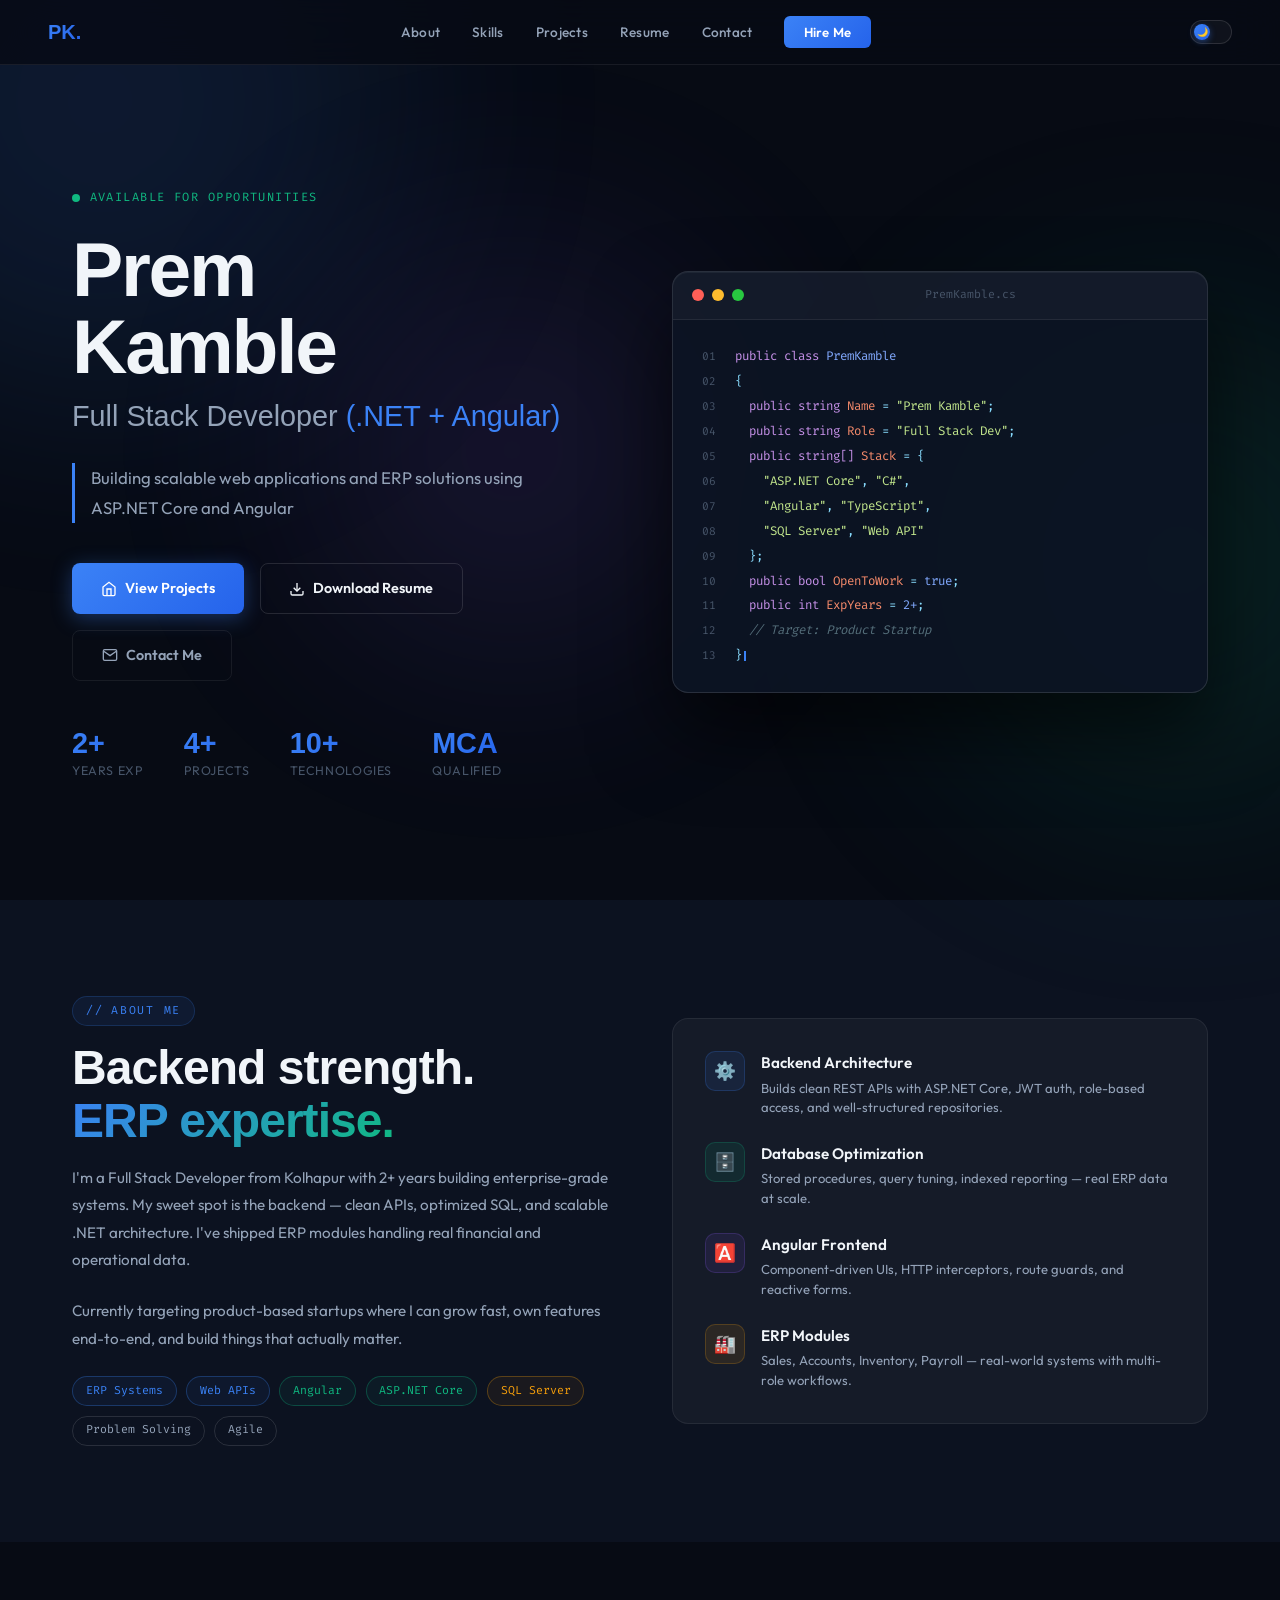
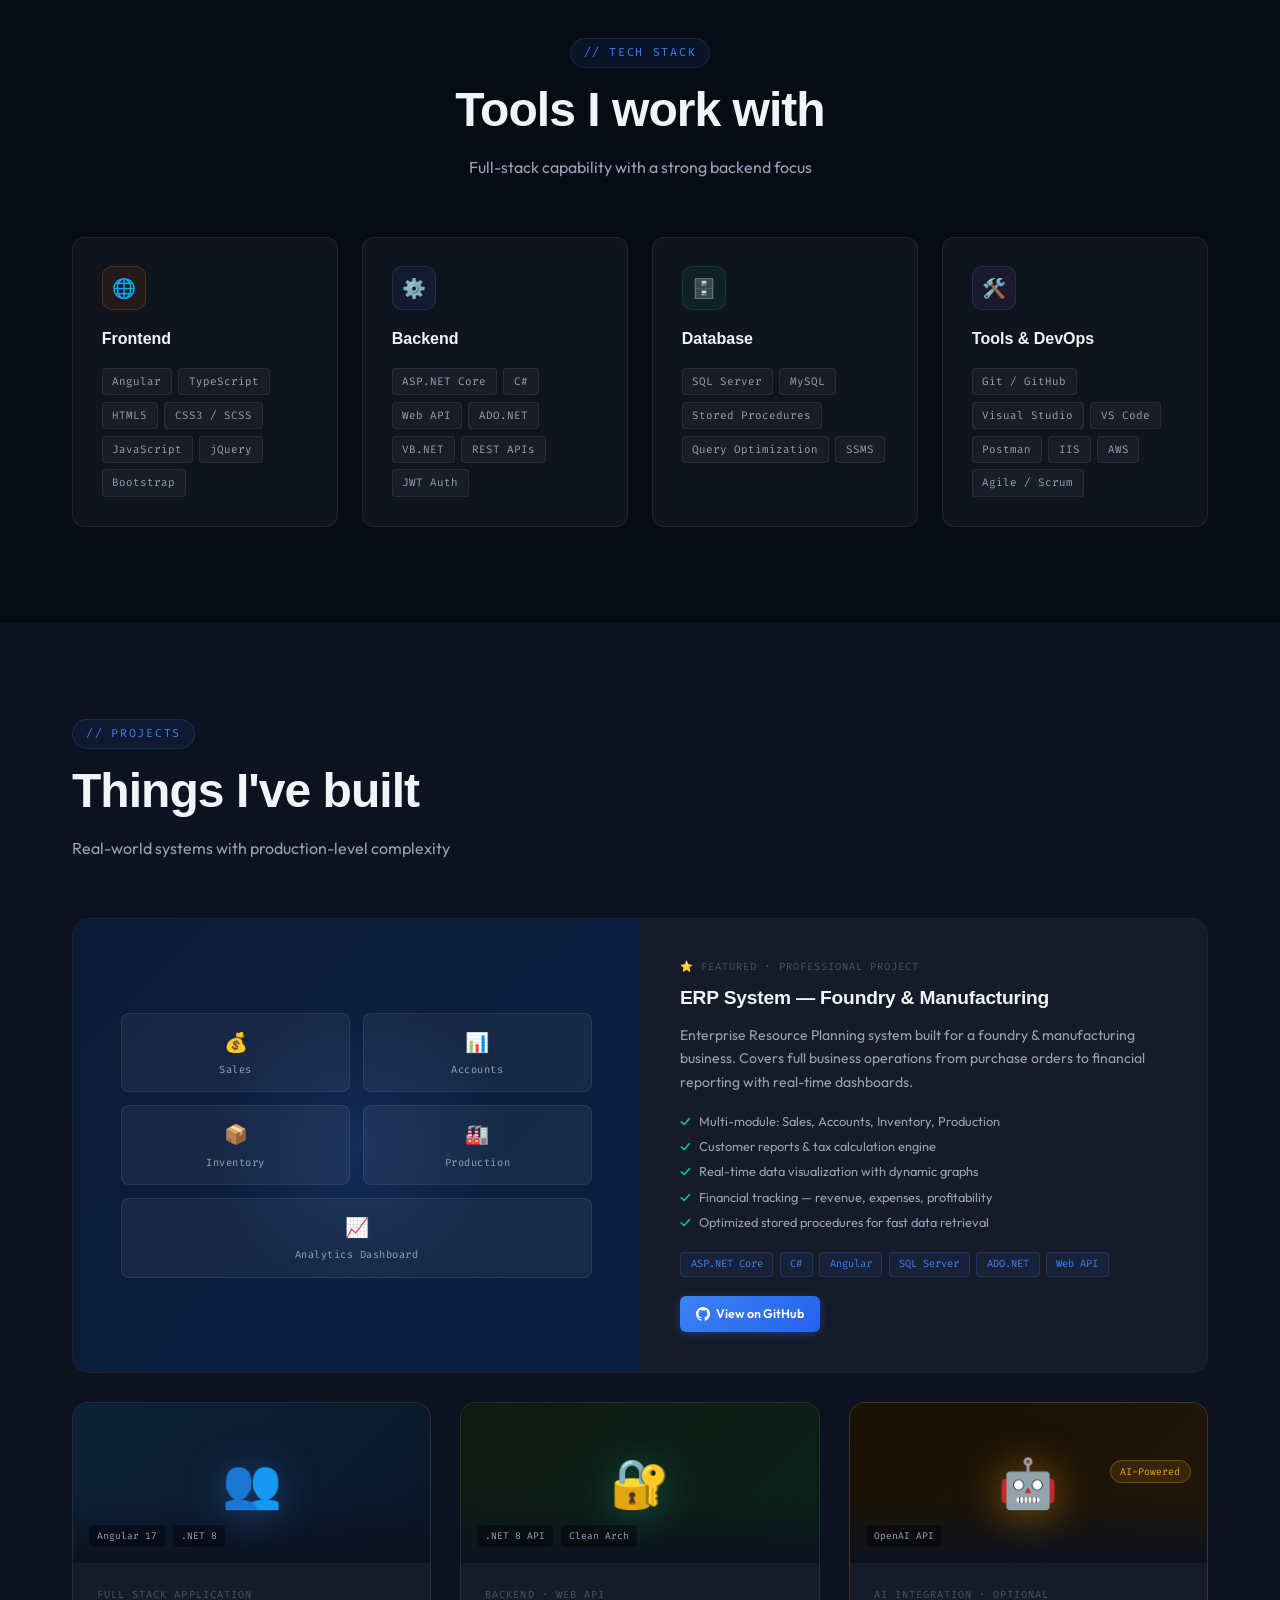
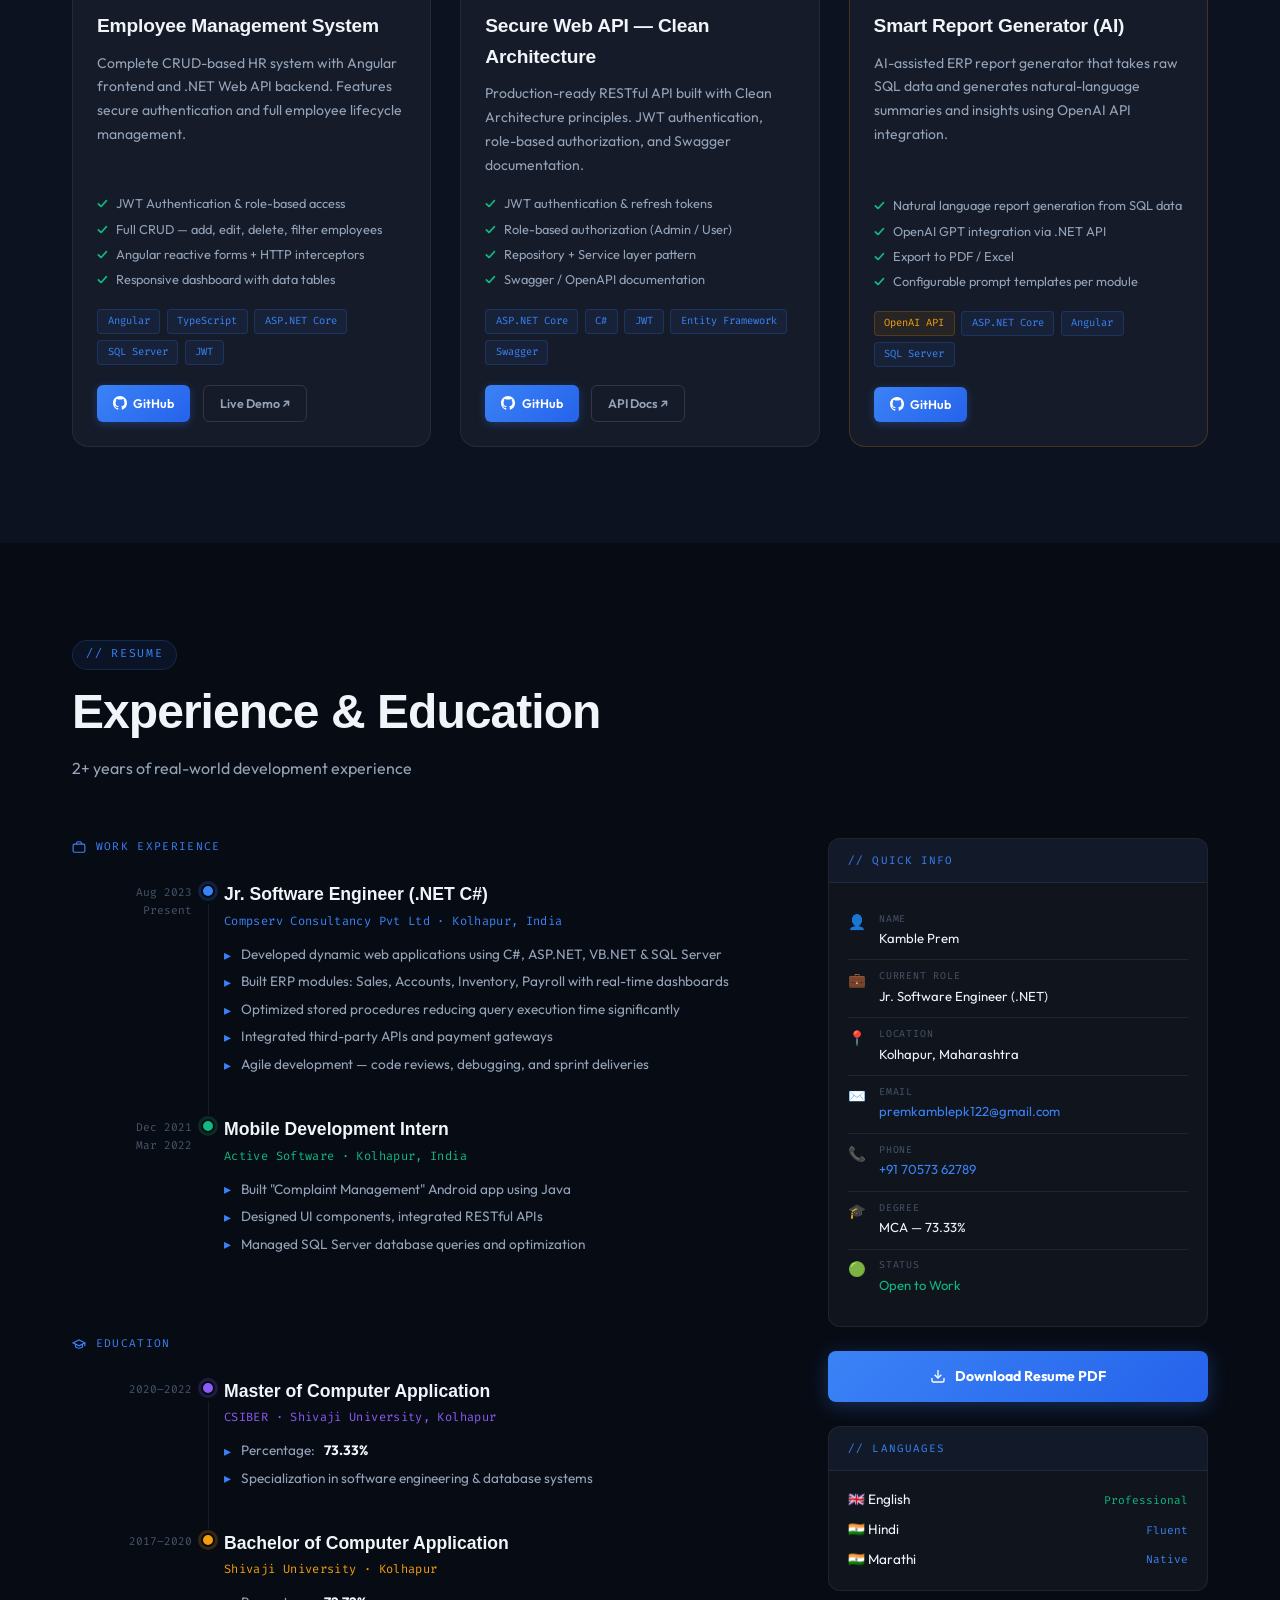
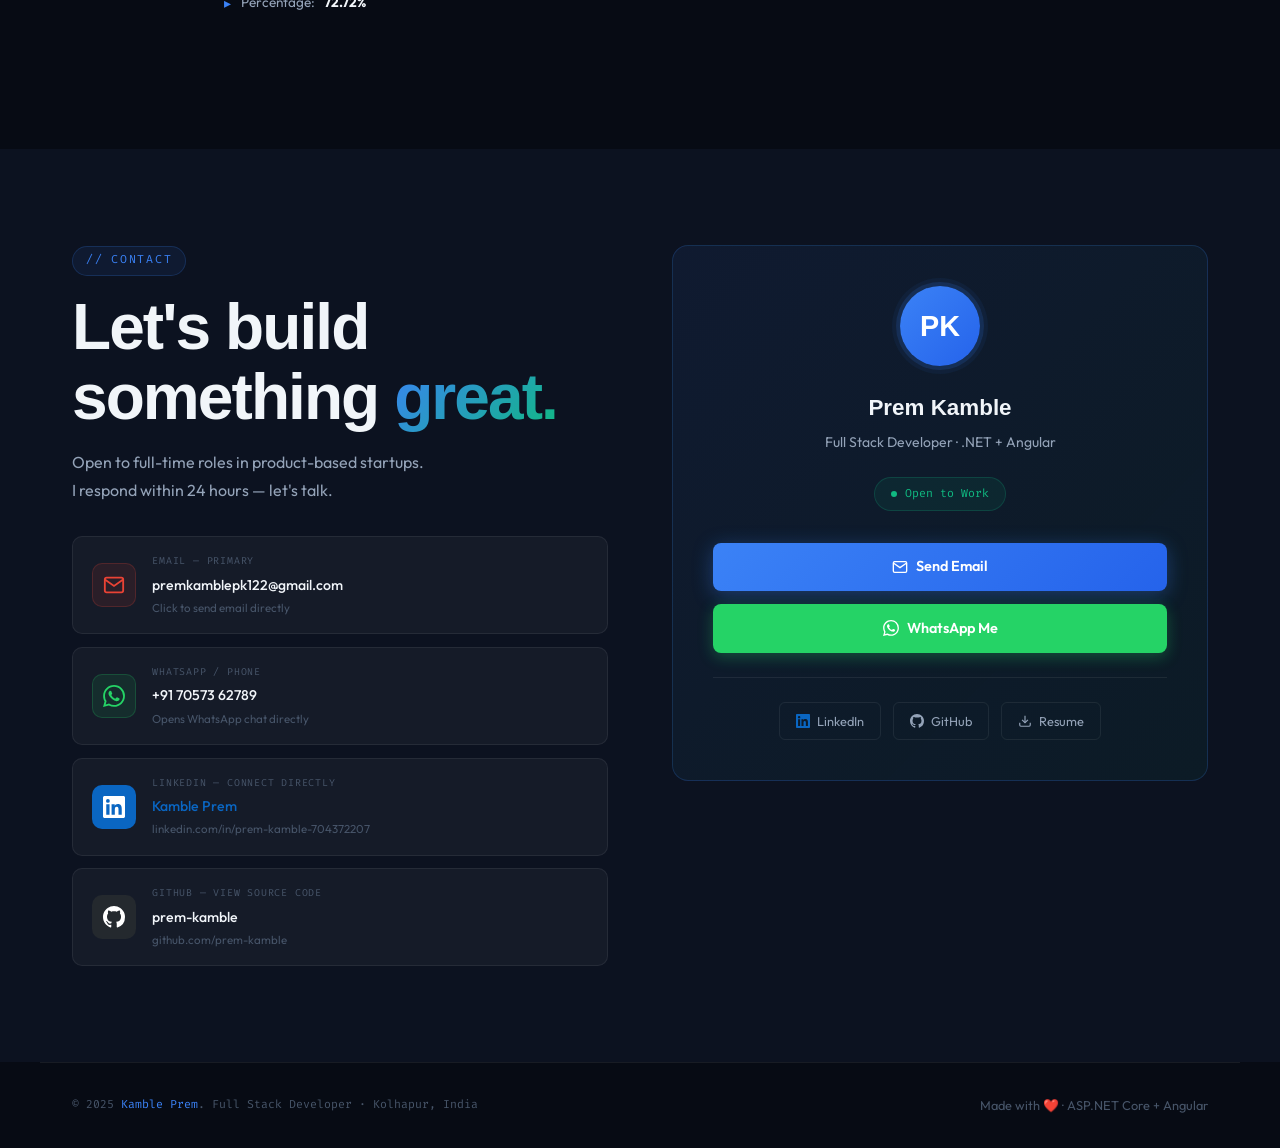
==== commit e533b57f: "Update index.html" ====
--- a/index.html
+++ b/index.html
@@ -57,7 +57,7 @@
         <svg width="16" height="16" viewBox="0 0 24 24" fill="none" stroke="currentColor" stroke-width="2"><path d="M3 9l9-7 9 7v11a2 2 0 0 1-2 2H5a2 2 0 0 1-2-2z"/><polyline points="9 22 9 12 15 12 15 22"/></svg>
         View Projects
       </a>
-      <a href="/mnt/user-data/uploads/Kamble-Prem_Kolhapur.pdf" download="Prem_Kamble_Resume.pdf" class="btn btn-outline">
+      <a href="./Kamble-Prem_Kolhapur.pdf" download="Prem_Kamble_Resume.pdf" class="btn btn-outline">
         <svg width="16" height="16" viewBox="0 0 24 24" fill="none" stroke="currentColor" stroke-width="2"><path d="M21 15v4a2 2 0 0 1-2 2H5a2 2 0 0 1-2-2v-4"/><polyline points="7 10 12 15 17 10"/><line x1="12" y1="15" x2="12" y2="3"/></svg>
         Download Resume
       </a>
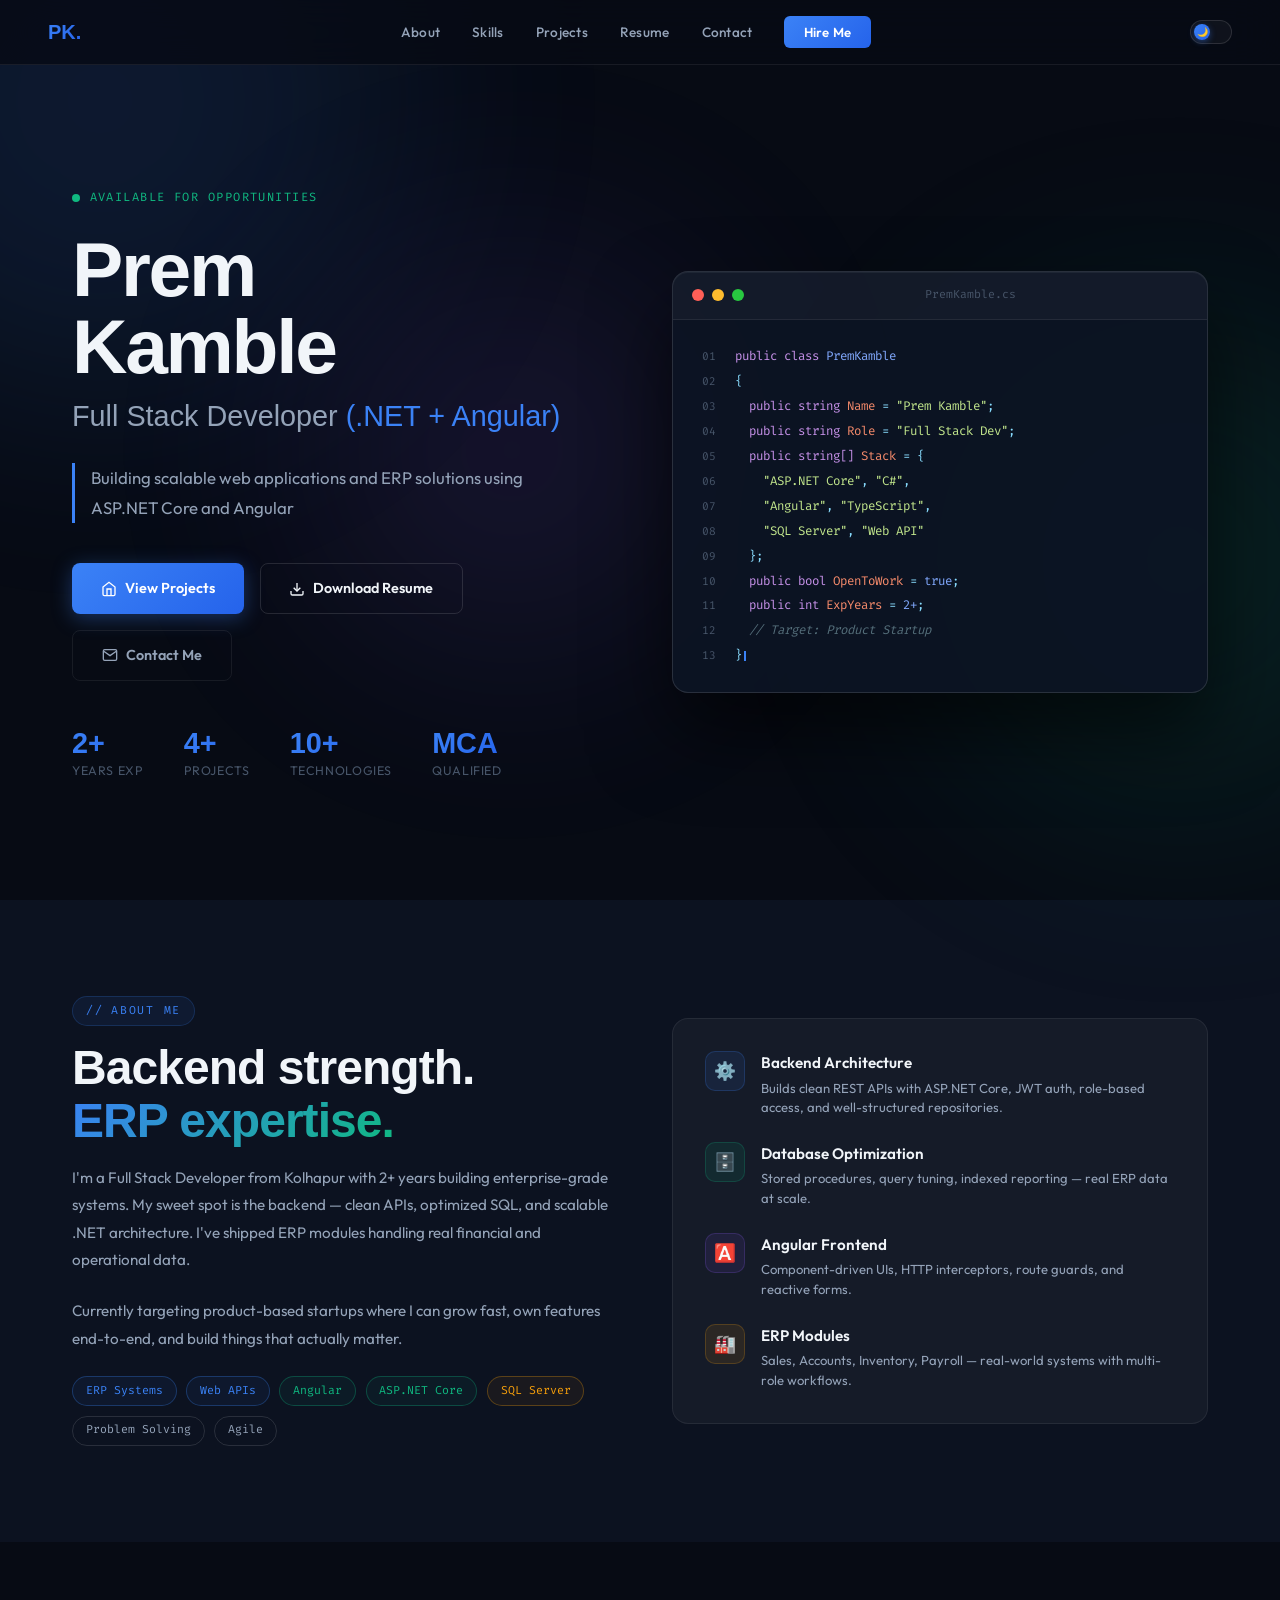
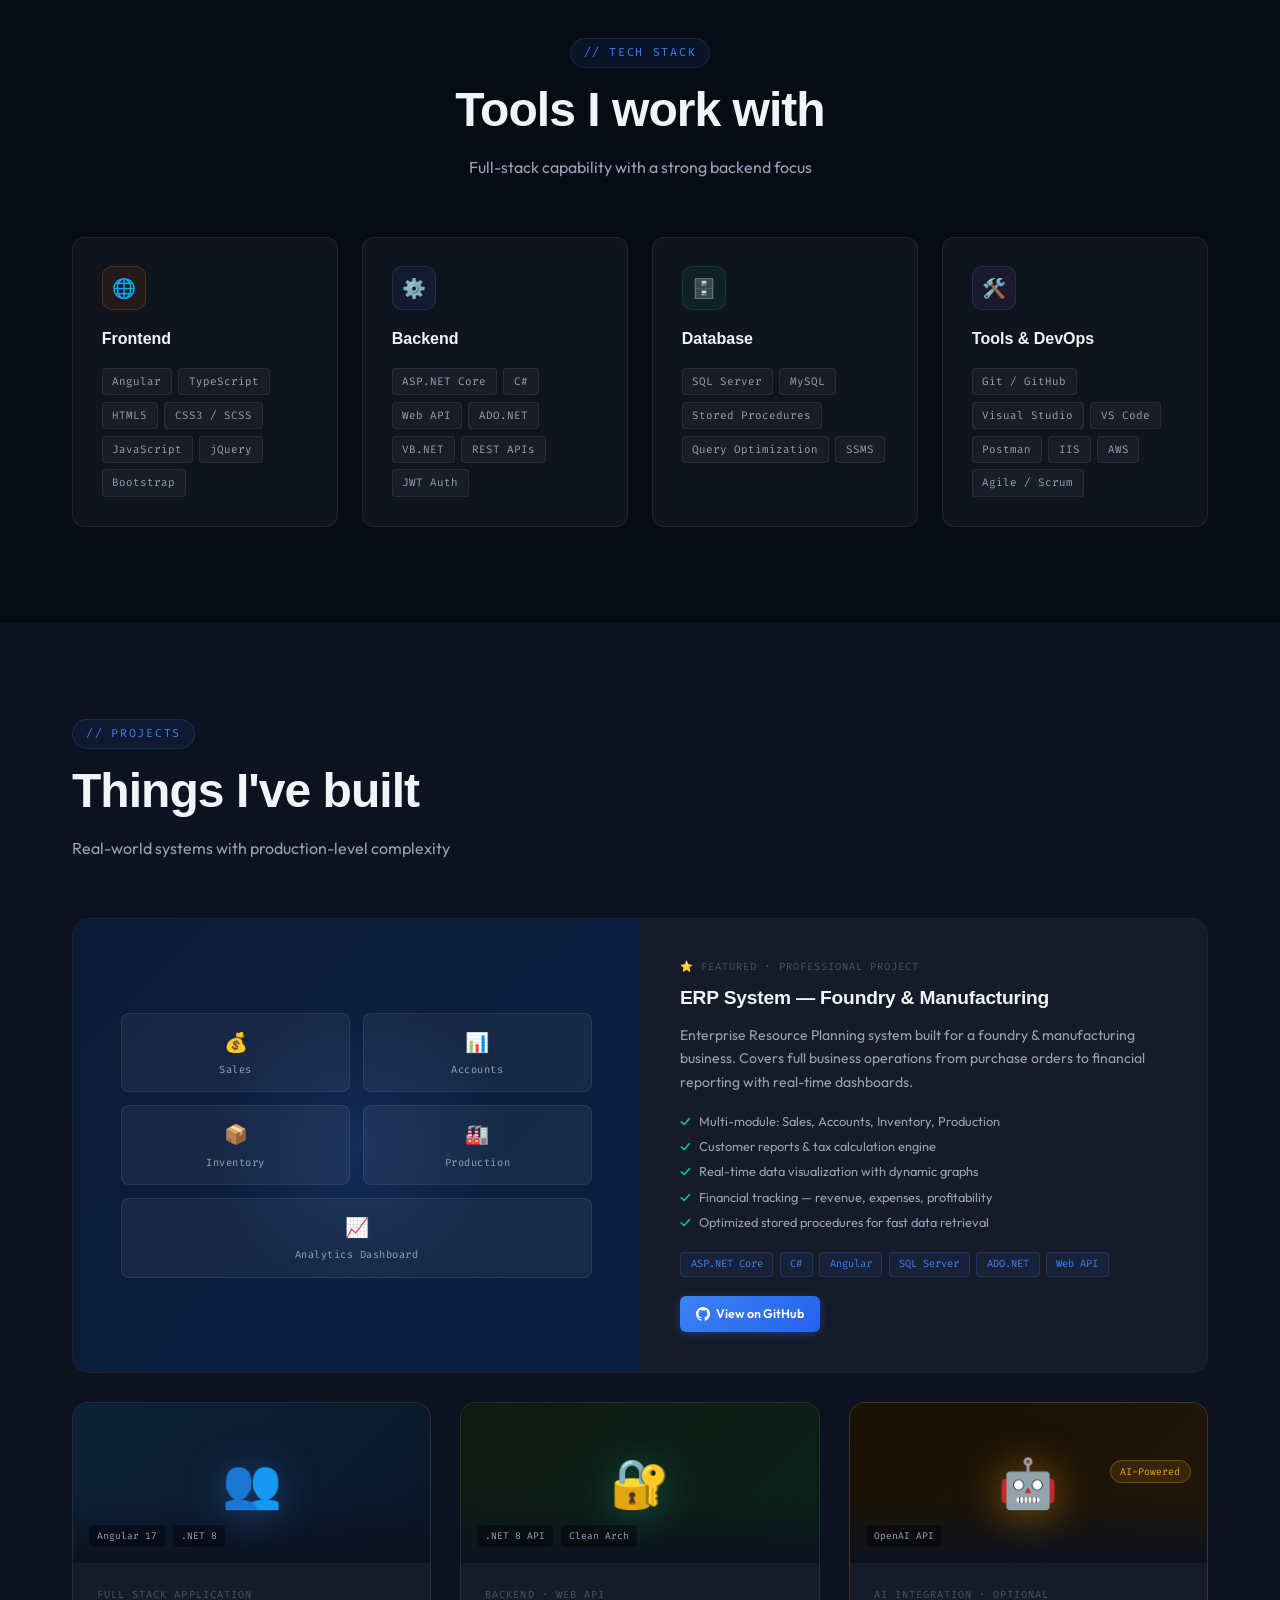
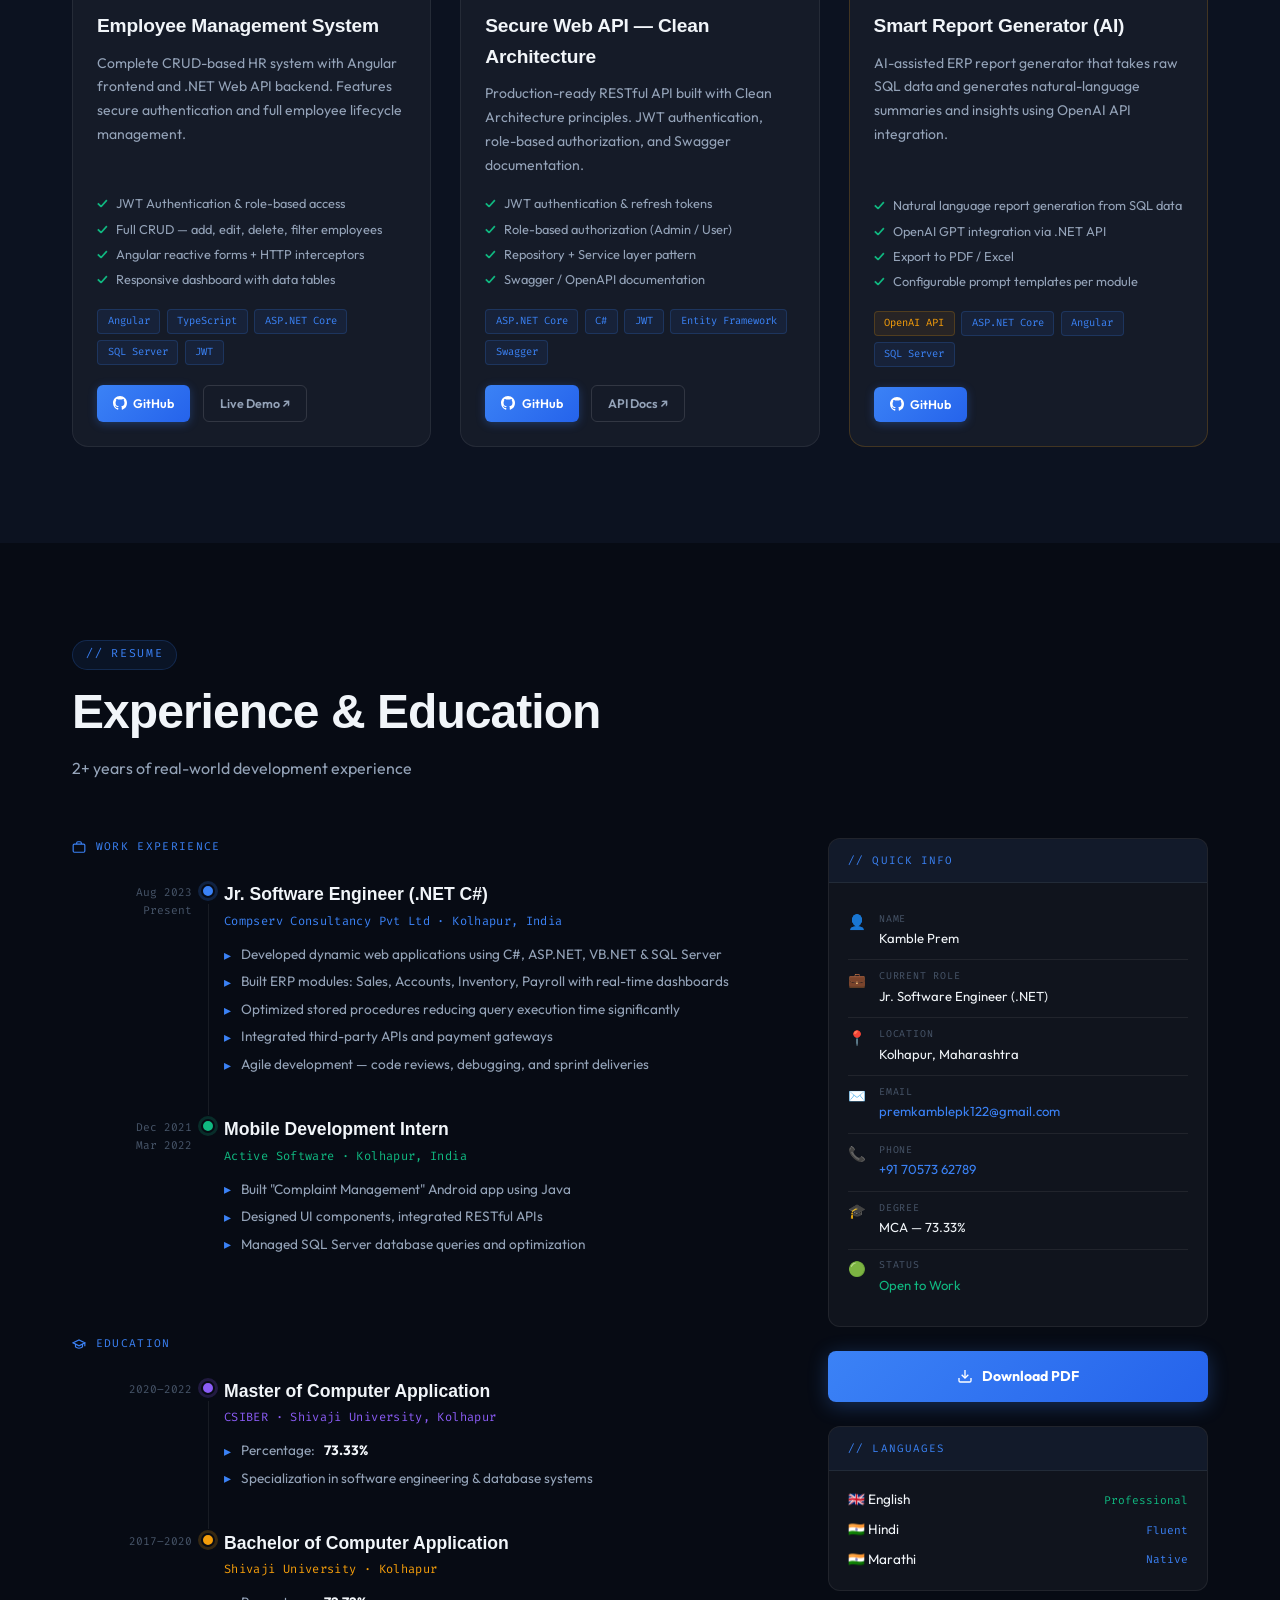
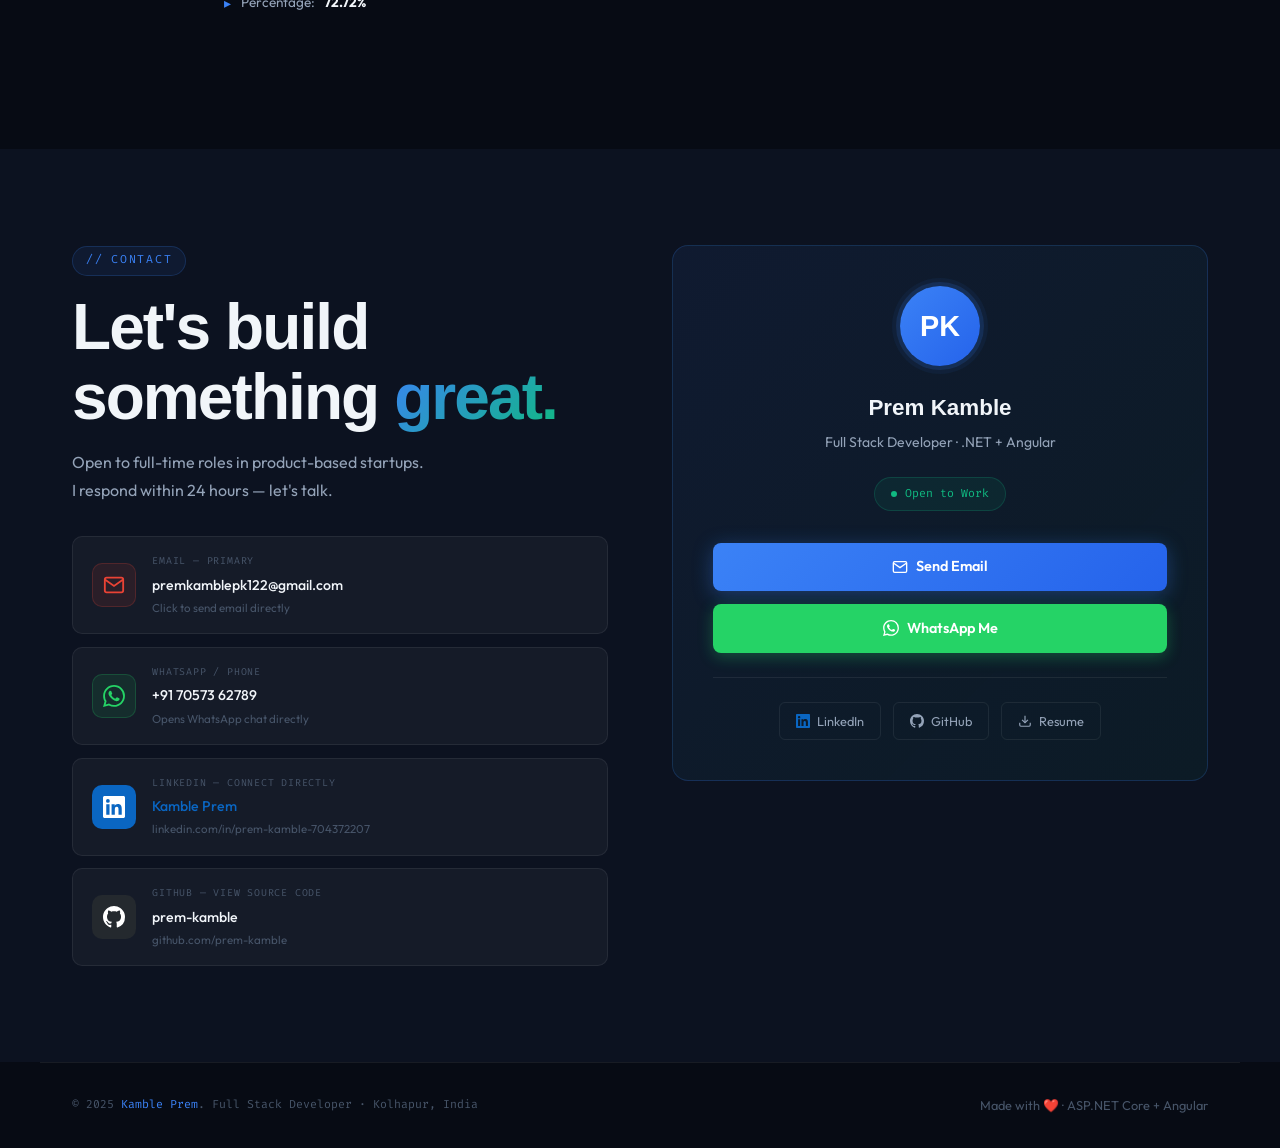
==== commit a51094ed: "Update index.html" ====
--- a/index.html
+++ b/index.html
@@ -57,7 +57,7 @@
         <svg width="16" height="16" viewBox="0 0 24 24" fill="none" stroke="currentColor" stroke-width="2"><path d="M3 9l9-7 9 7v11a2 2 0 0 1-2 2H5a2 2 0 0 1-2-2z"/><polyline points="9 22 9 12 15 12 15 22"/></svg>
         View Projects
       </a>
-      <a href="./Kamble-Prem_Kolhapur.pdf" download="Prem_Kamble_Resume.pdf" class="btn btn-outline">
+      <a href="./Kamble_Prem(DotNet-Developer)_kolhapur.pdf" download="Prem_Kamble_Resume.pdf" class="btn btn-outline">
         <svg width="16" height="16" viewBox="0 0 24 24" fill="none" stroke="currentColor" stroke-width="2"><path d="M21 15v4a2 2 0 0 1-2 2H5a2 2 0 0 1-2-2v-4"/><polyline points="7 10 12 15 17 10"/><line x1="12" y1="15" x2="12" y2="3"/></svg>
         Download Resume
       </a>
@@ -542,9 +542,9 @@
         </div>
       </div>
 
-      <a href="/mnt/user-data/uploads/Kamble-Prem_Kolhapur.pdf" download="Prem_Kamble_Resume.pdf" class="btn-download">
+      <a  href="./Kamble_Prem(DotNet-Developer)_kolhapur.pdf" download="Prem_Kamble_Resume.pdf" class="btn-download">
         <svg width="16" height="16" viewBox="0 0 24 24" fill="none" stroke="currentColor" stroke-width="2"><path d="M21 15v4a2 2 0 0 1-2 2H5a2 2 0 0 1-2-2v-4"/><polyline points="7 10 12 15 17 10"/><line x1="12" y1="15" x2="12" y2="3"/></svg>
-        Download Resume PDF
+        Download  PDF
       </a>
 
       <!-- Languages -->
@@ -663,7 +663,7 @@
           <svg width="14" height="14" viewBox="0 0 24 24" fill="currentColor"><path d="M12 0C5.37 0 0 5.37 0 12c0 5.31 3.435 9.795 8.205 11.385.6.105.825-.255.825-.57 0-.285-.015-1.23-.015-2.235-3.015.555-3.795-.735-4.035-1.41-.135-.345-.72-1.41-1.23-1.695-.42-.225-1.02-.78-.015-.795.945-.015 1.62.87 1.845 1.23 1.08 1.815 2.805 1.305 3.495.99.105-.78.42-1.305.765-1.605-2.67-.3-5.46-1.335-5.46-5.925 0-1.305.465-2.385 1.23-3.225-.12-.3-.54-1.53.12-3.18 0 0 1.005-.315 3.3 1.23.96-.27 1.98-.405 3-.405s2.04.135 3 .405c2.295-1.56 3.3-1.23 3.3-1.23.66 1.65.24 2.88.12 3.18.765.84 1.23 1.905 1.23 3.225 0 4.605-2.805 5.625-5.475 5.925.435.375.81 1.095.81 2.22 0 1.605-.015 2.895-.015 3.3 0 .315.225.69.825.57A12.02 12.02 0 0024 12c0-6.63-5.37-12-12-12z"/></svg>
           GitHub
         </a>
-        <a href="/mnt/user-data/uploads/Kamble-Prem_Kolhapur.pdf" download class="cta-link">
+        <a href="./Kamble_Prem(DotNet-Developer)_kolhapur.pdf" download class="cta-link">
           <svg width="14" height="14" viewBox="0 0 24 24" fill="none" stroke="currentColor" stroke-width="2"><path d="M21 15v4a2 2 0 0 1-2 2H5a2 2 0 0 1-2-2v-4"/><polyline points="7 10 12 15 17 10"/><line x1="12" y1="15" x2="12" y2="3"/></svg>
           Resume
         </a>
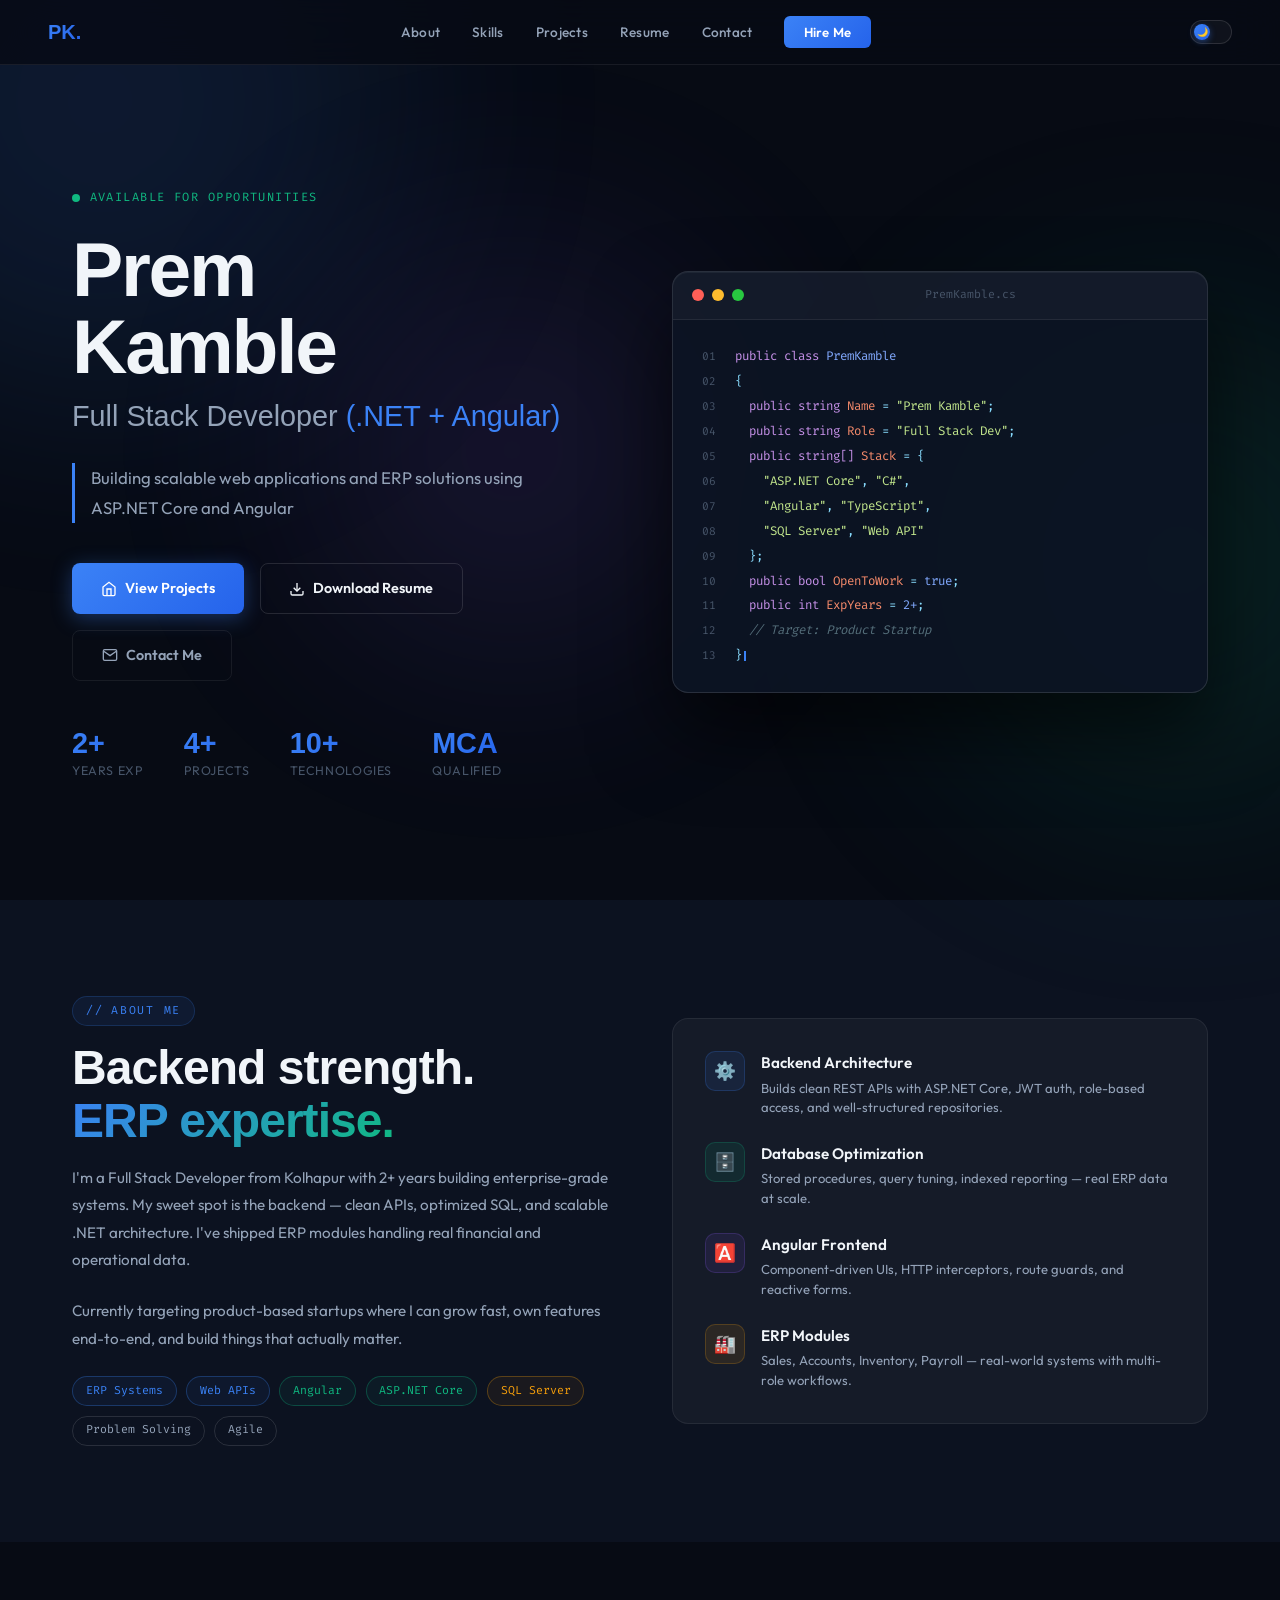
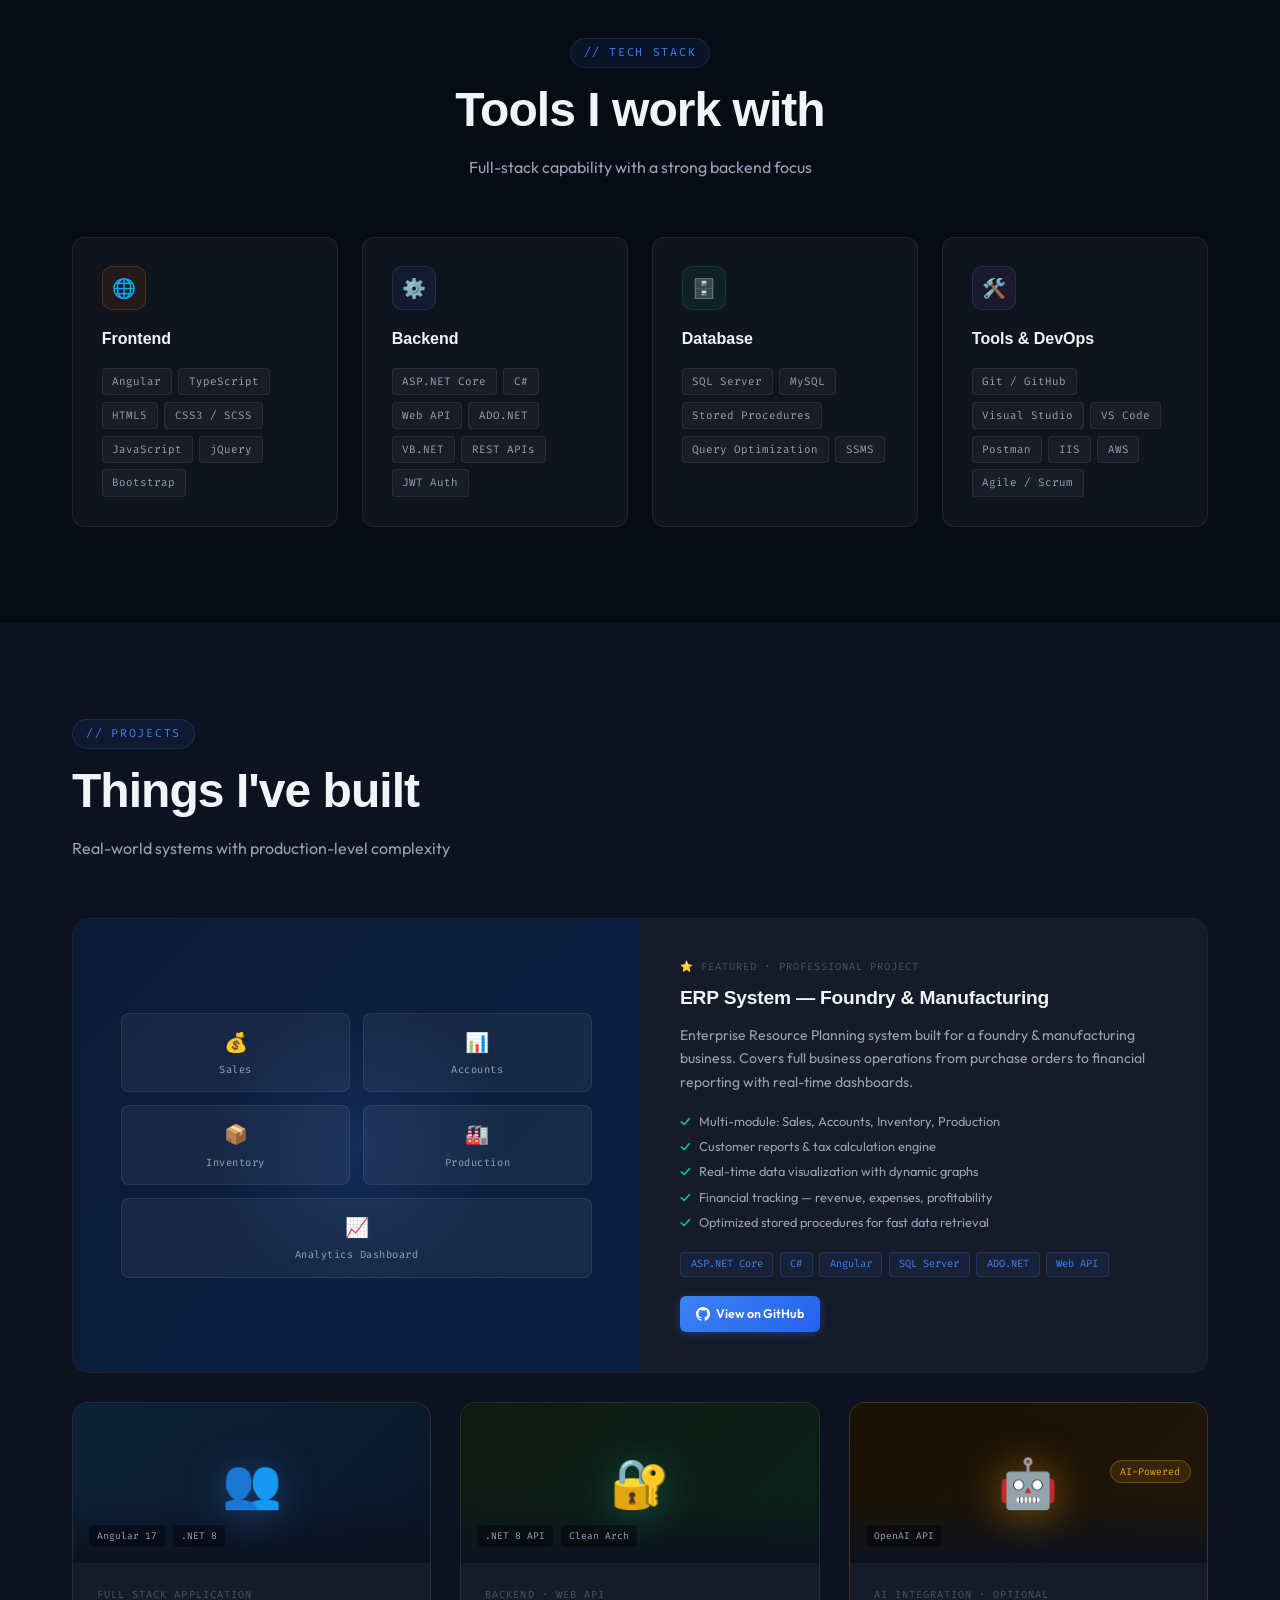
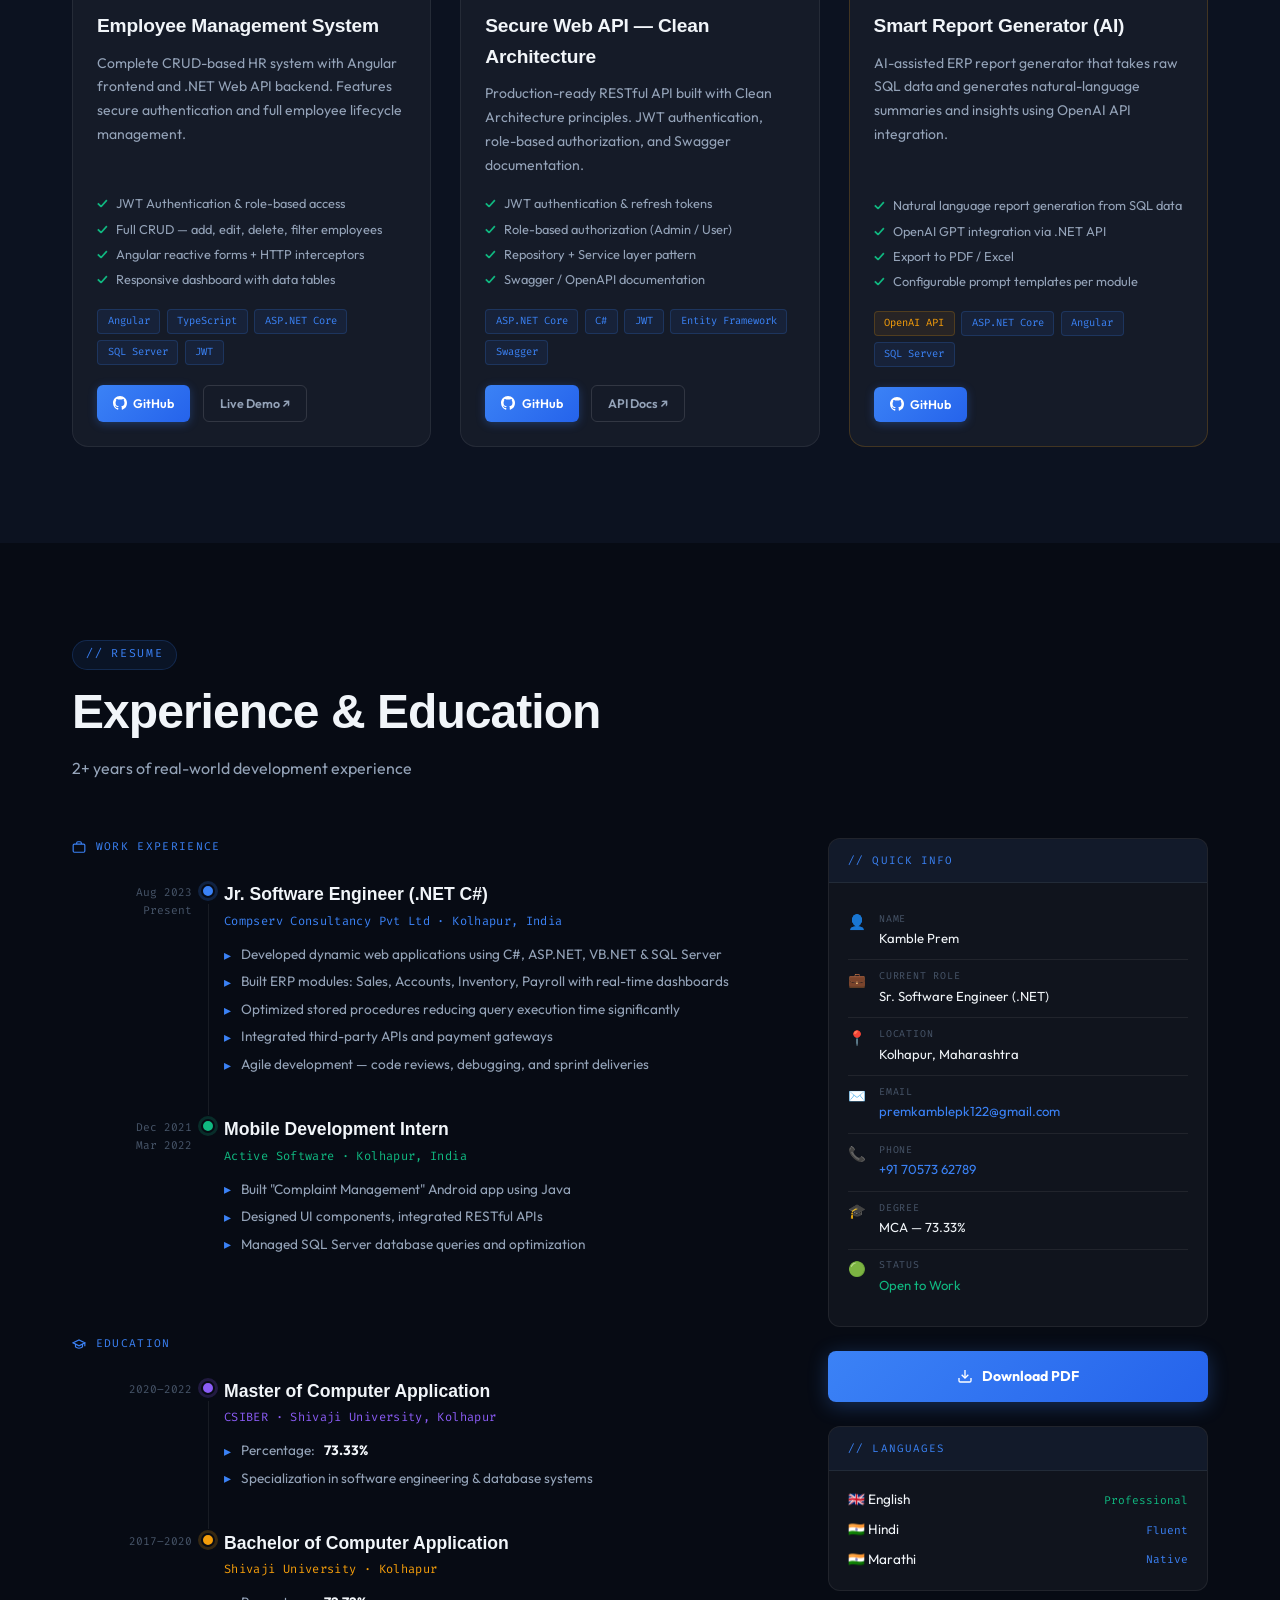
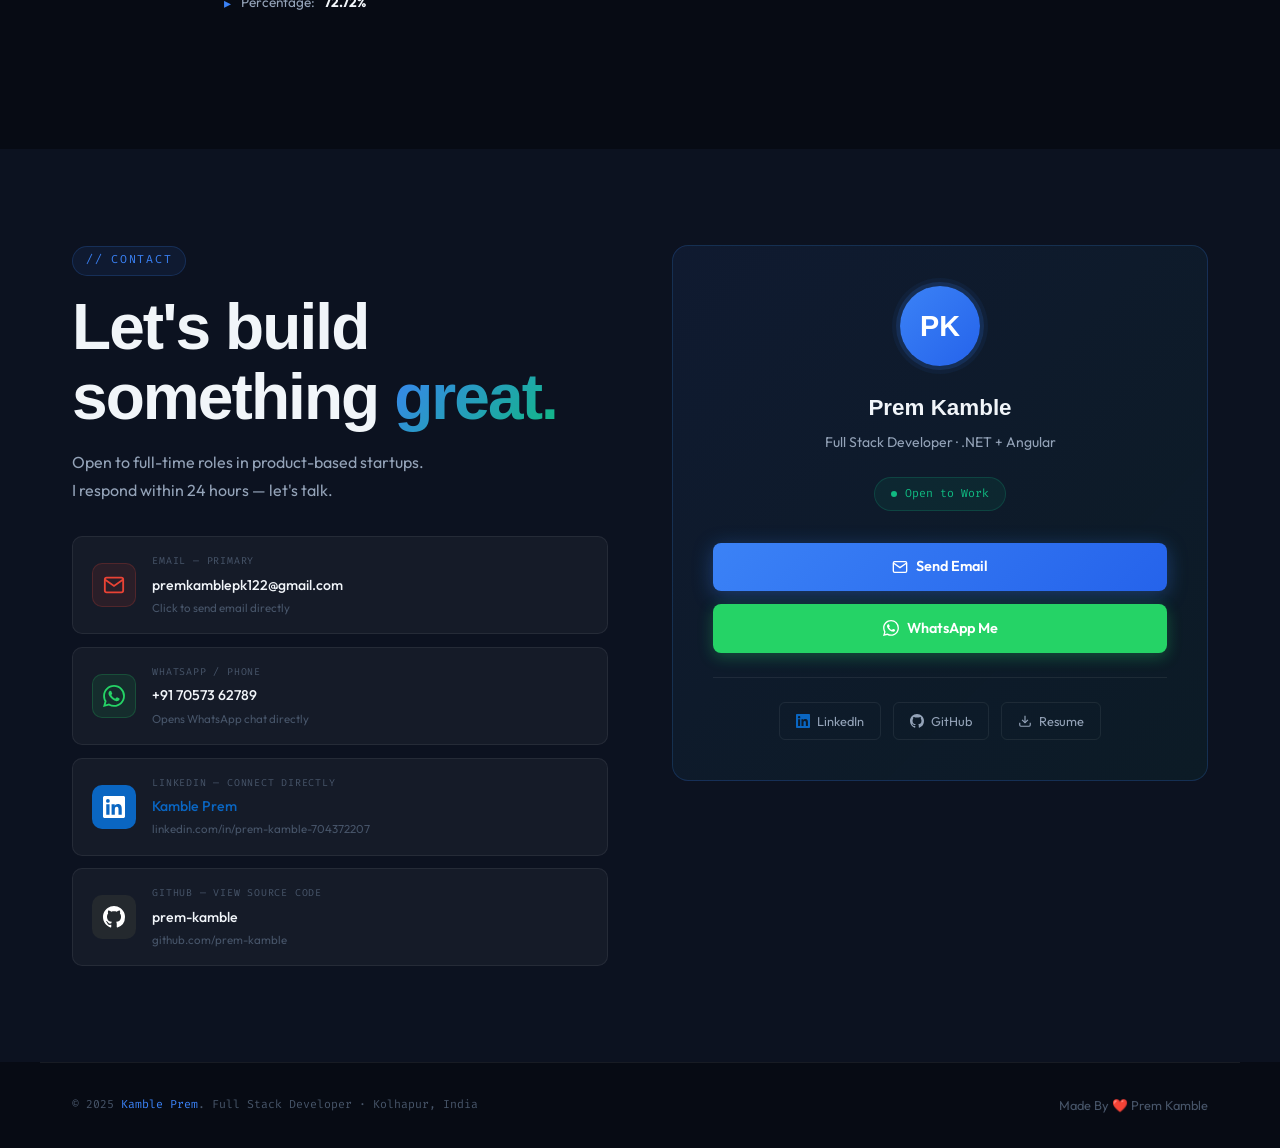
==== commit 209f6be7: "Update index.html Change in Mate With" ====
--- a/index.html
+++ b/index.html
@@ -517,7 +517,7 @@
           </div>
           <div class="info-row">
             <span class="info-icon">💼</span>
-            <div><span class="info-label">Current Role</span><span class="info-val">Jr. Software Engineer (.NET)</span></div>
+            <div><span class="info-label">Current Role</span><span class="info-val">Sr. Software Engineer (.NET)</span></div>
           </div>
           <div class="info-row">
             <span class="info-icon">📍</span>
@@ -676,7 +676,7 @@
 <!-- FOOTER -->
 <footer>
   <div class="footer-copy">© 2025 <span>Kamble Prem</span>. Full Stack Developer · Kolhapur, India</div>
-  <div class="footer-love">Made with ❤️ · ASP.NET Core + Angular</div>
+  <div class="footer-love">Made By ❤️ Prem Kamble </div>
 </footer>
 
   <!-- JavaScript -->
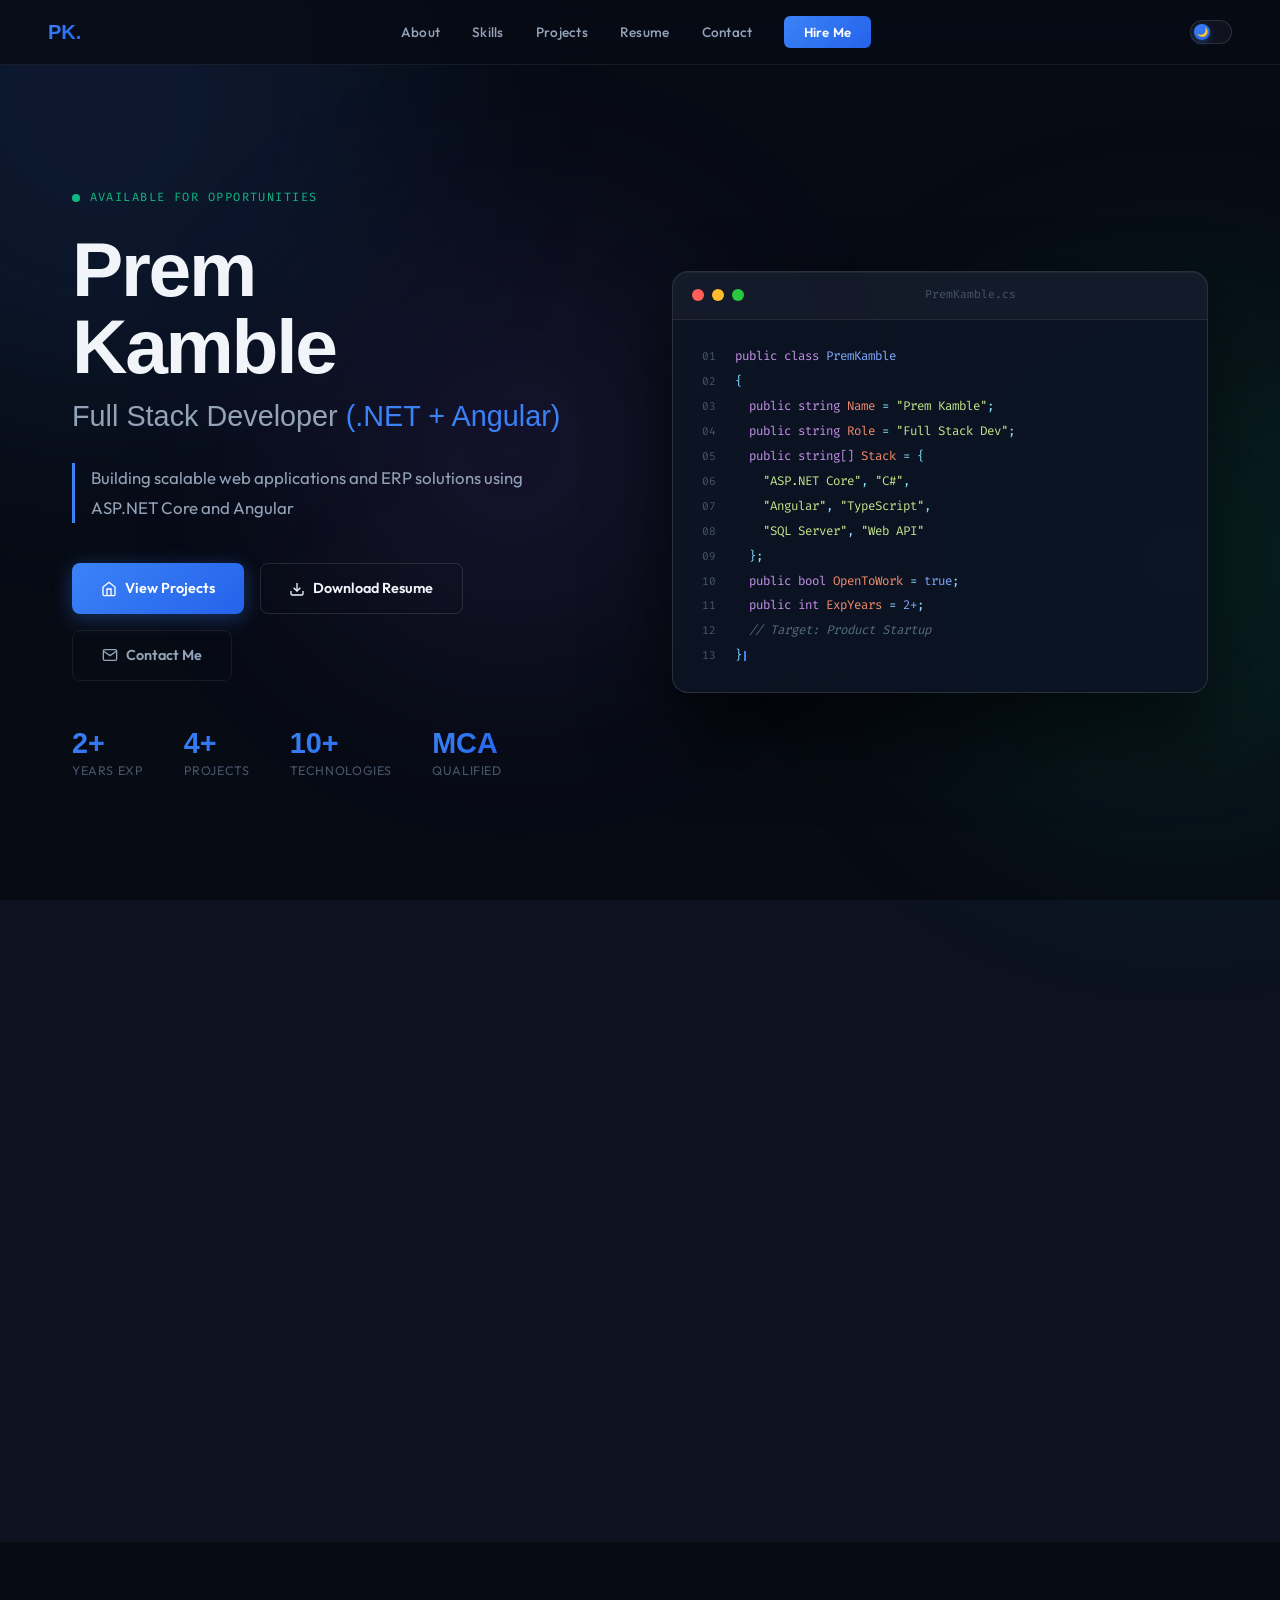
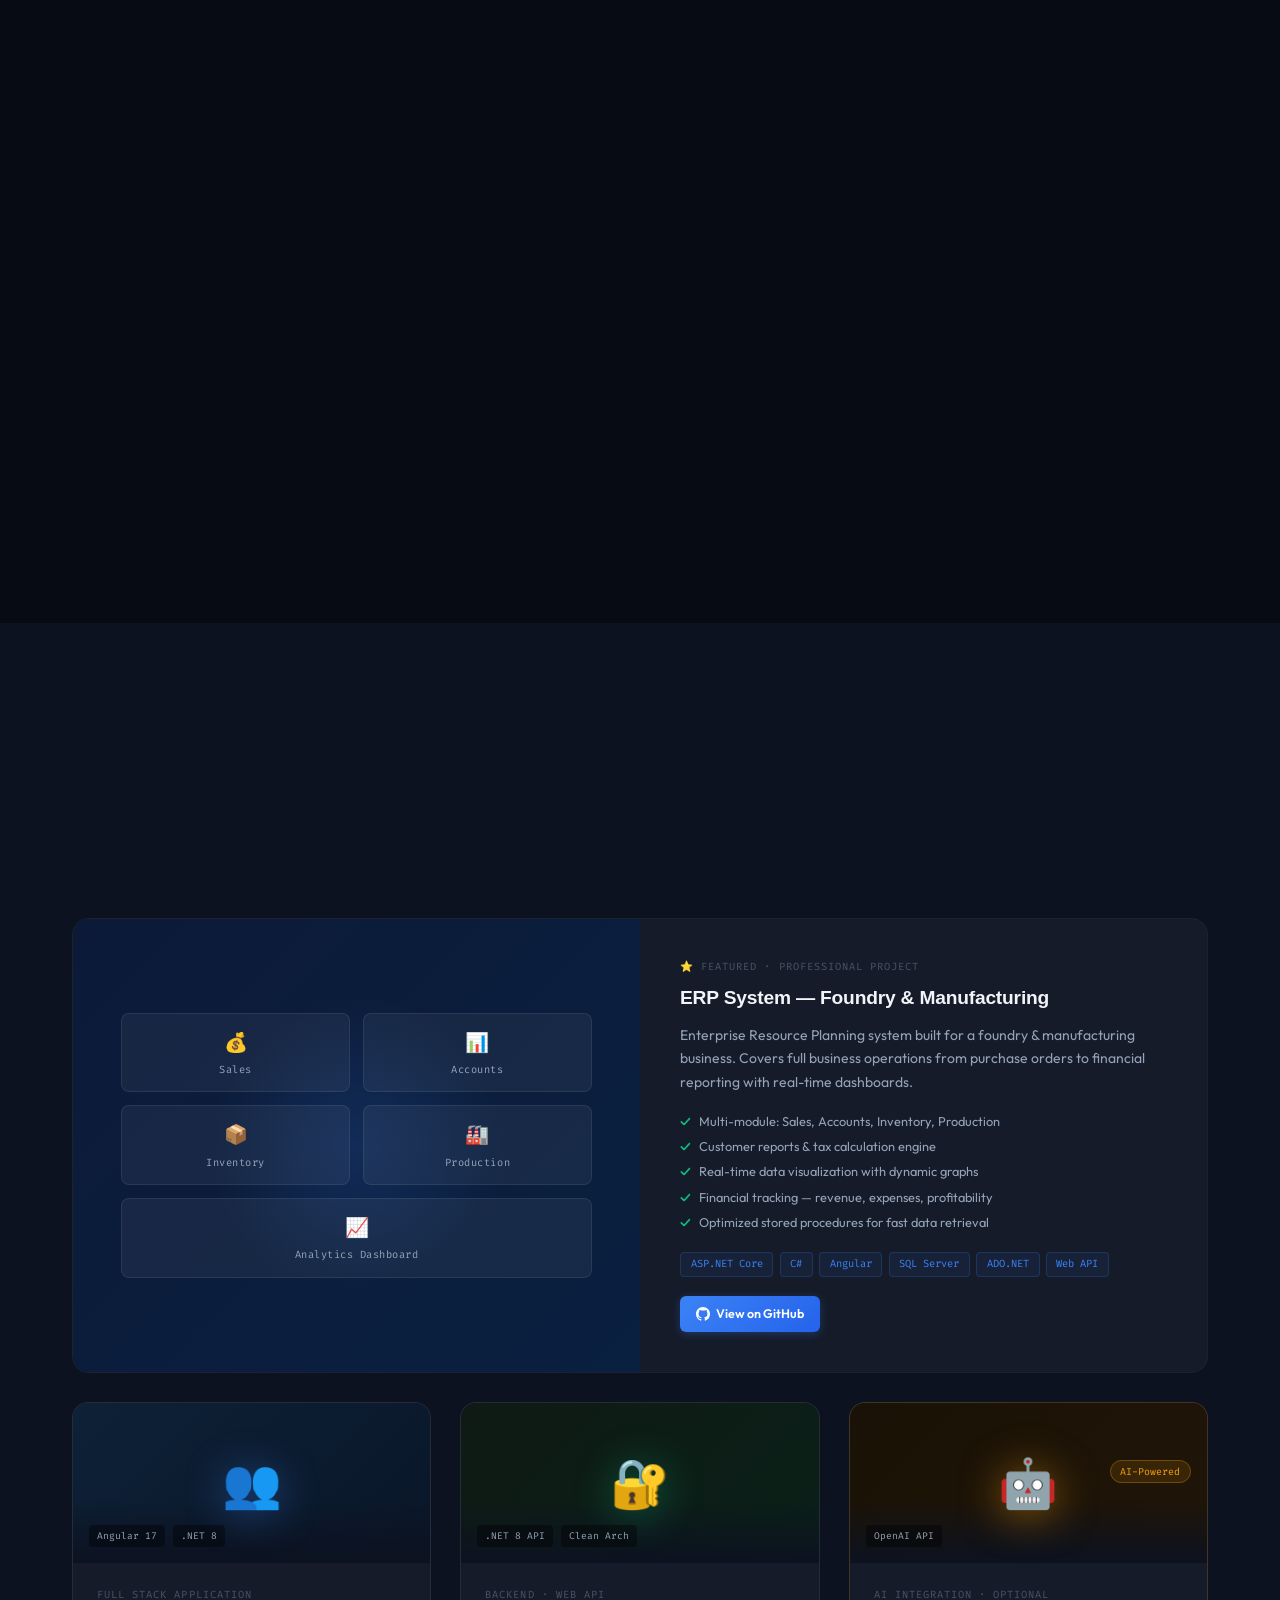
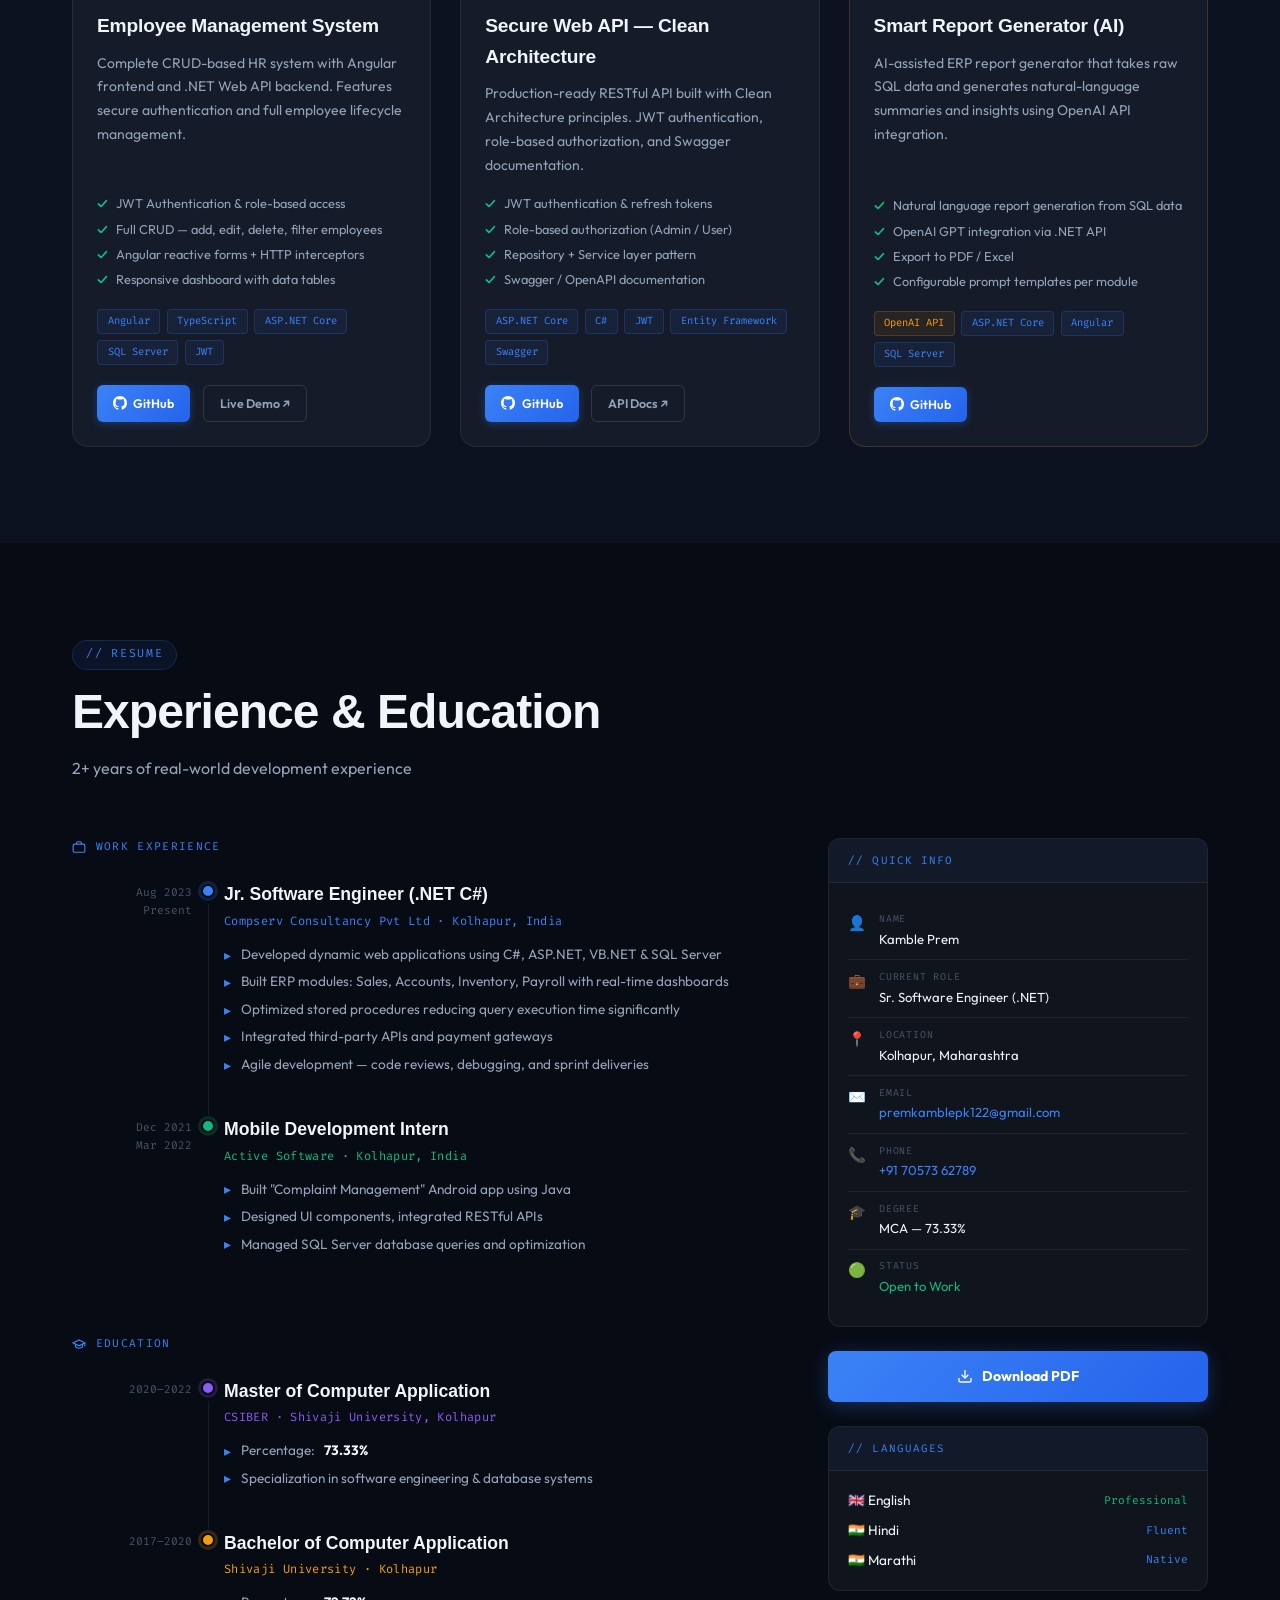
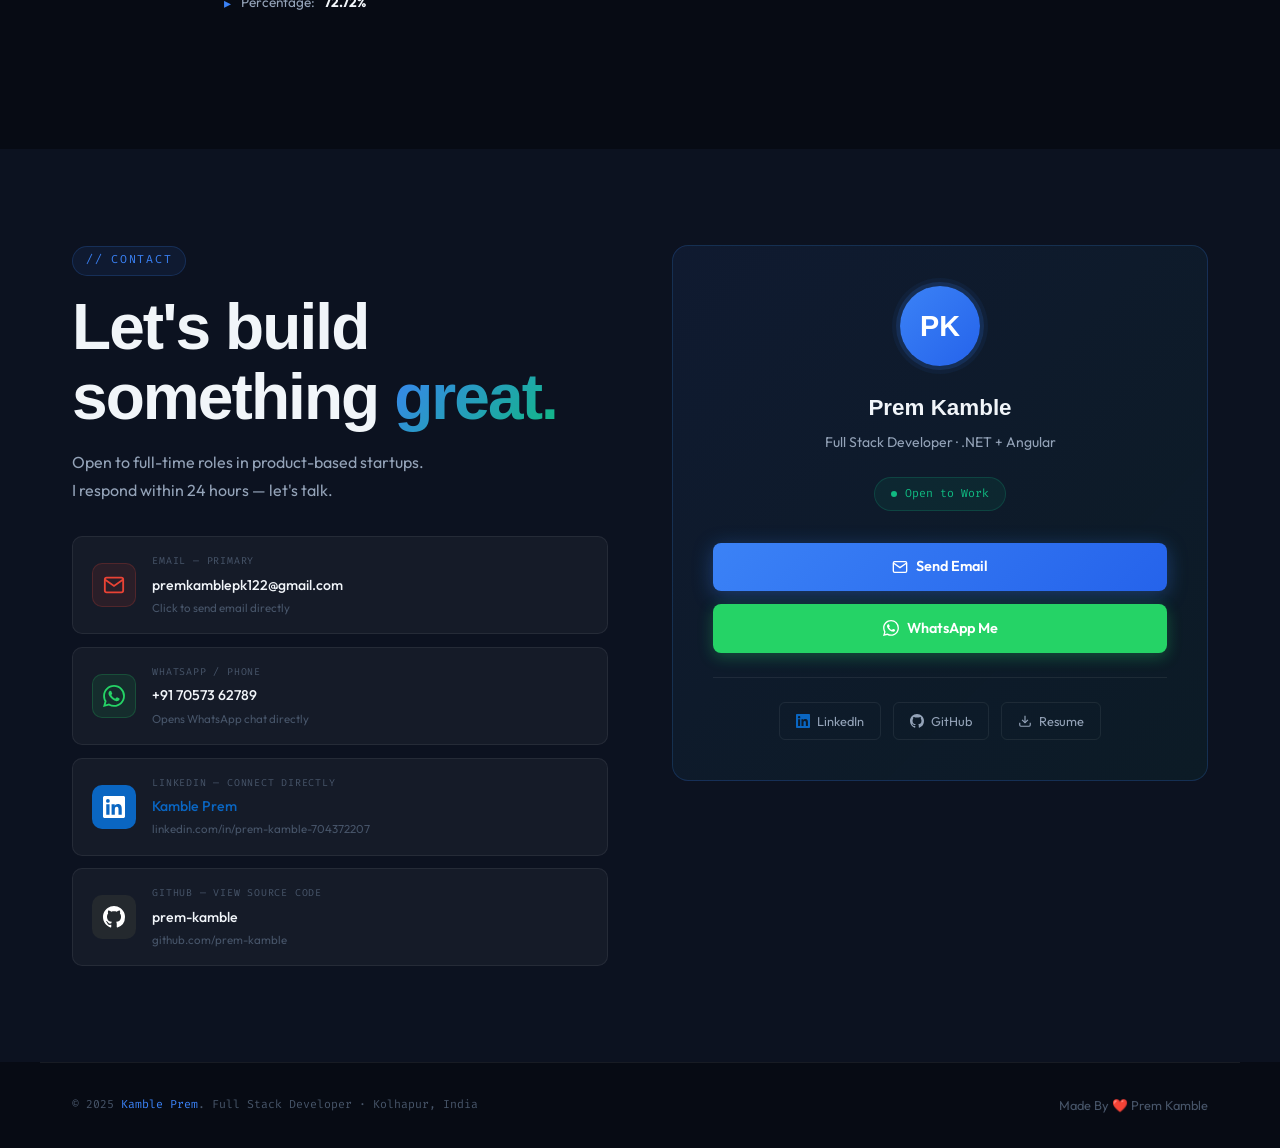
==== commit 859f44bf: "change Resume link" ====
--- a/index.html
+++ b/index.html
@@ -57,7 +57,7 @@
         <svg width="16" height="16" viewBox="0 0 24 24" fill="none" stroke="currentColor" stroke-width="2"><path d="M3 9l9-7 9 7v11a2 2 0 0 1-2 2H5a2 2 0 0 1-2-2z"/><polyline points="9 22 9 12 15 12 15 22"/></svg>
         View Projects
       </a>
-      <a href="./Kamble_Prem(DotNet-Developer)_kolhapur.pdf" download="Prem_Kamble_Resume.pdf" class="btn btn-outline">
+      <a href="./Kamble_Prem(DotNet-Developer)_kolhapur.pdf" download="DotNet_Devloper_Kamble_Prem_Kolhapur.pdf" class="btn btn-outline">
         <svg width="16" height="16" viewBox="0 0 24 24" fill="none" stroke="currentColor" stroke-width="2"><path d="M21 15v4a2 2 0 0 1-2 2H5a2 2 0 0 1-2-2v-4"/><polyline points="7 10 12 15 17 10"/><line x1="12" y1="15" x2="12" y2="3"/></svg>
         Download Resume
       </a>
@@ -542,7 +542,7 @@
         </div>
       </div>
 
-      <a  href="./Kamble_Prem(DotNet-Developer)_kolhapur.pdf" download="Prem_Kamble_Resume.pdf" class="btn-download">
+      <a  href="./Kamble_Prem(DotNet-Developer)_kolhapur.pdf" download="DotNet_Devloper_Kamble_Prem_Kolhapur.pdf" class="btn-download">
         <svg width="16" height="16" viewBox="0 0 24 24" fill="none" stroke="currentColor" stroke-width="2"><path d="M21 15v4a2 2 0 0 1-2 2H5a2 2 0 0 1-2-2v-4"/><polyline points="7 10 12 15 17 10"/><line x1="12" y1="15" x2="12" y2="3"/></svg>
         Download  PDF
       </a>
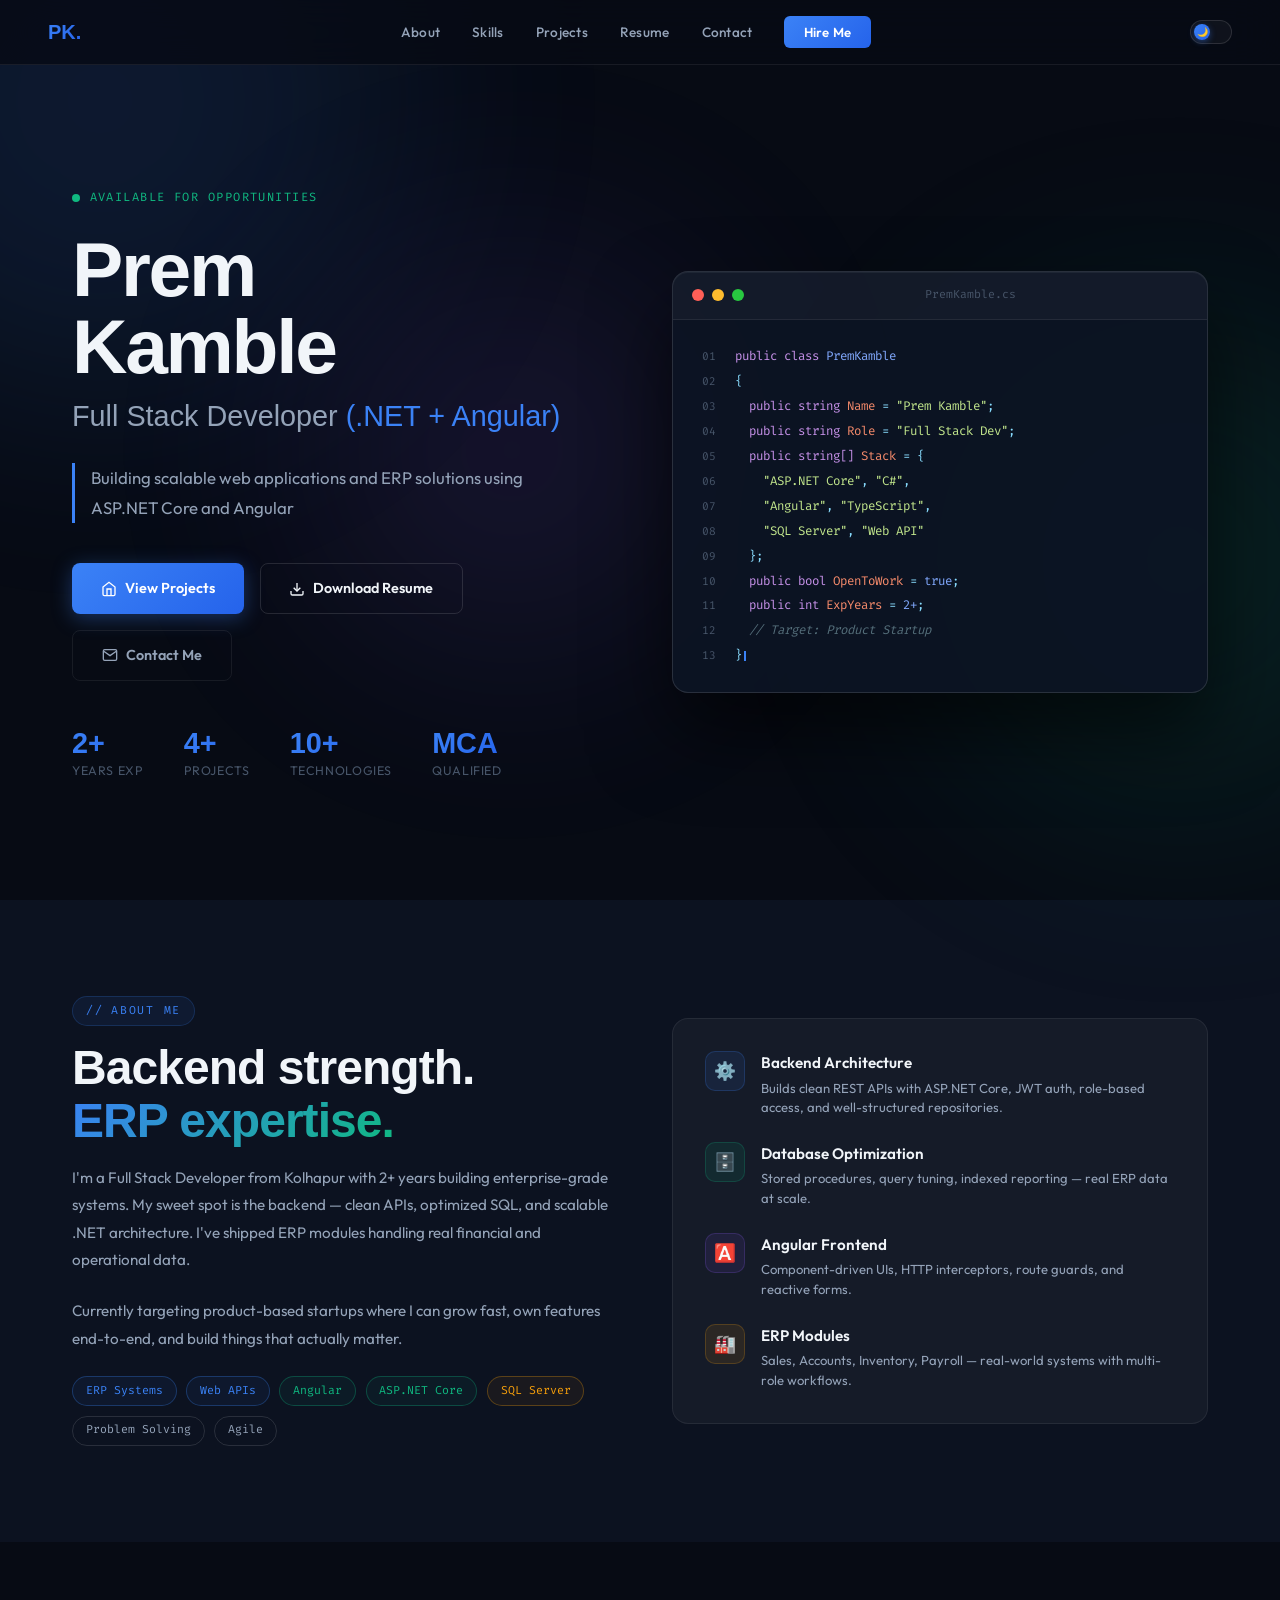
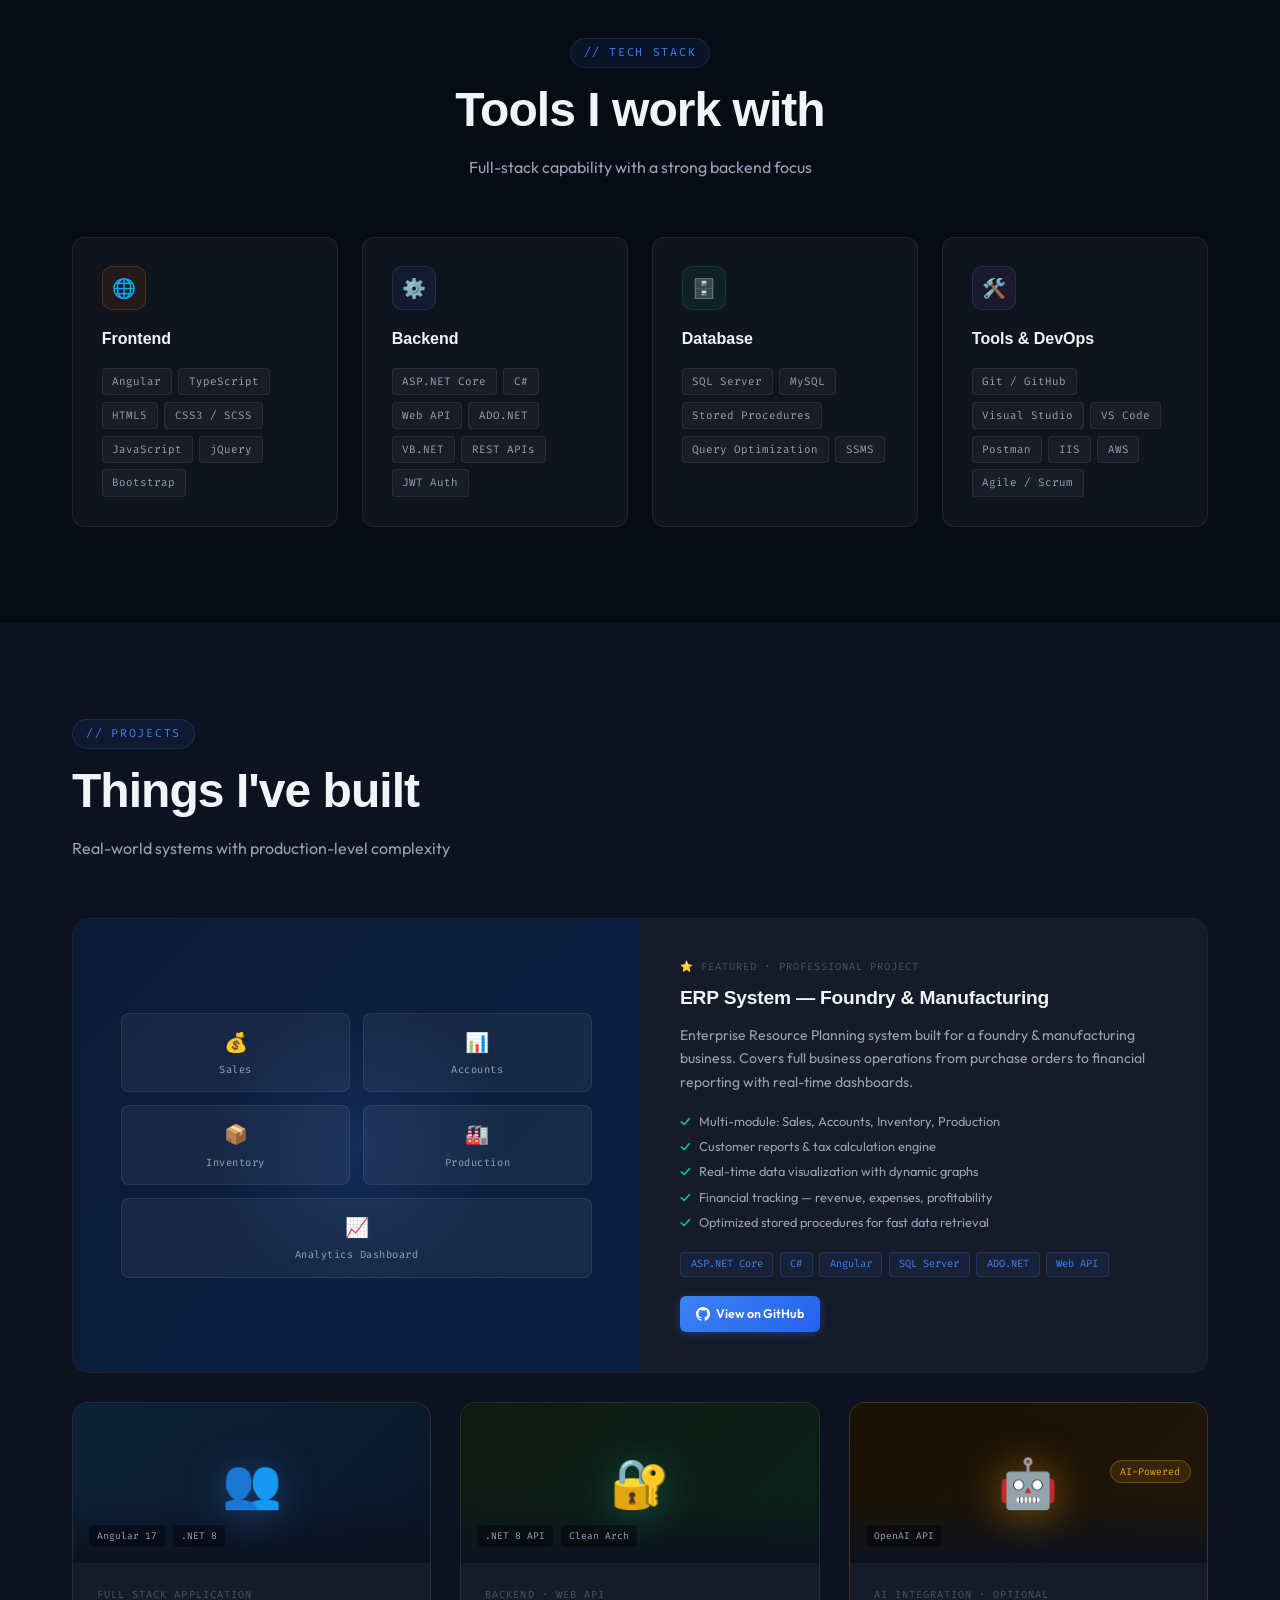
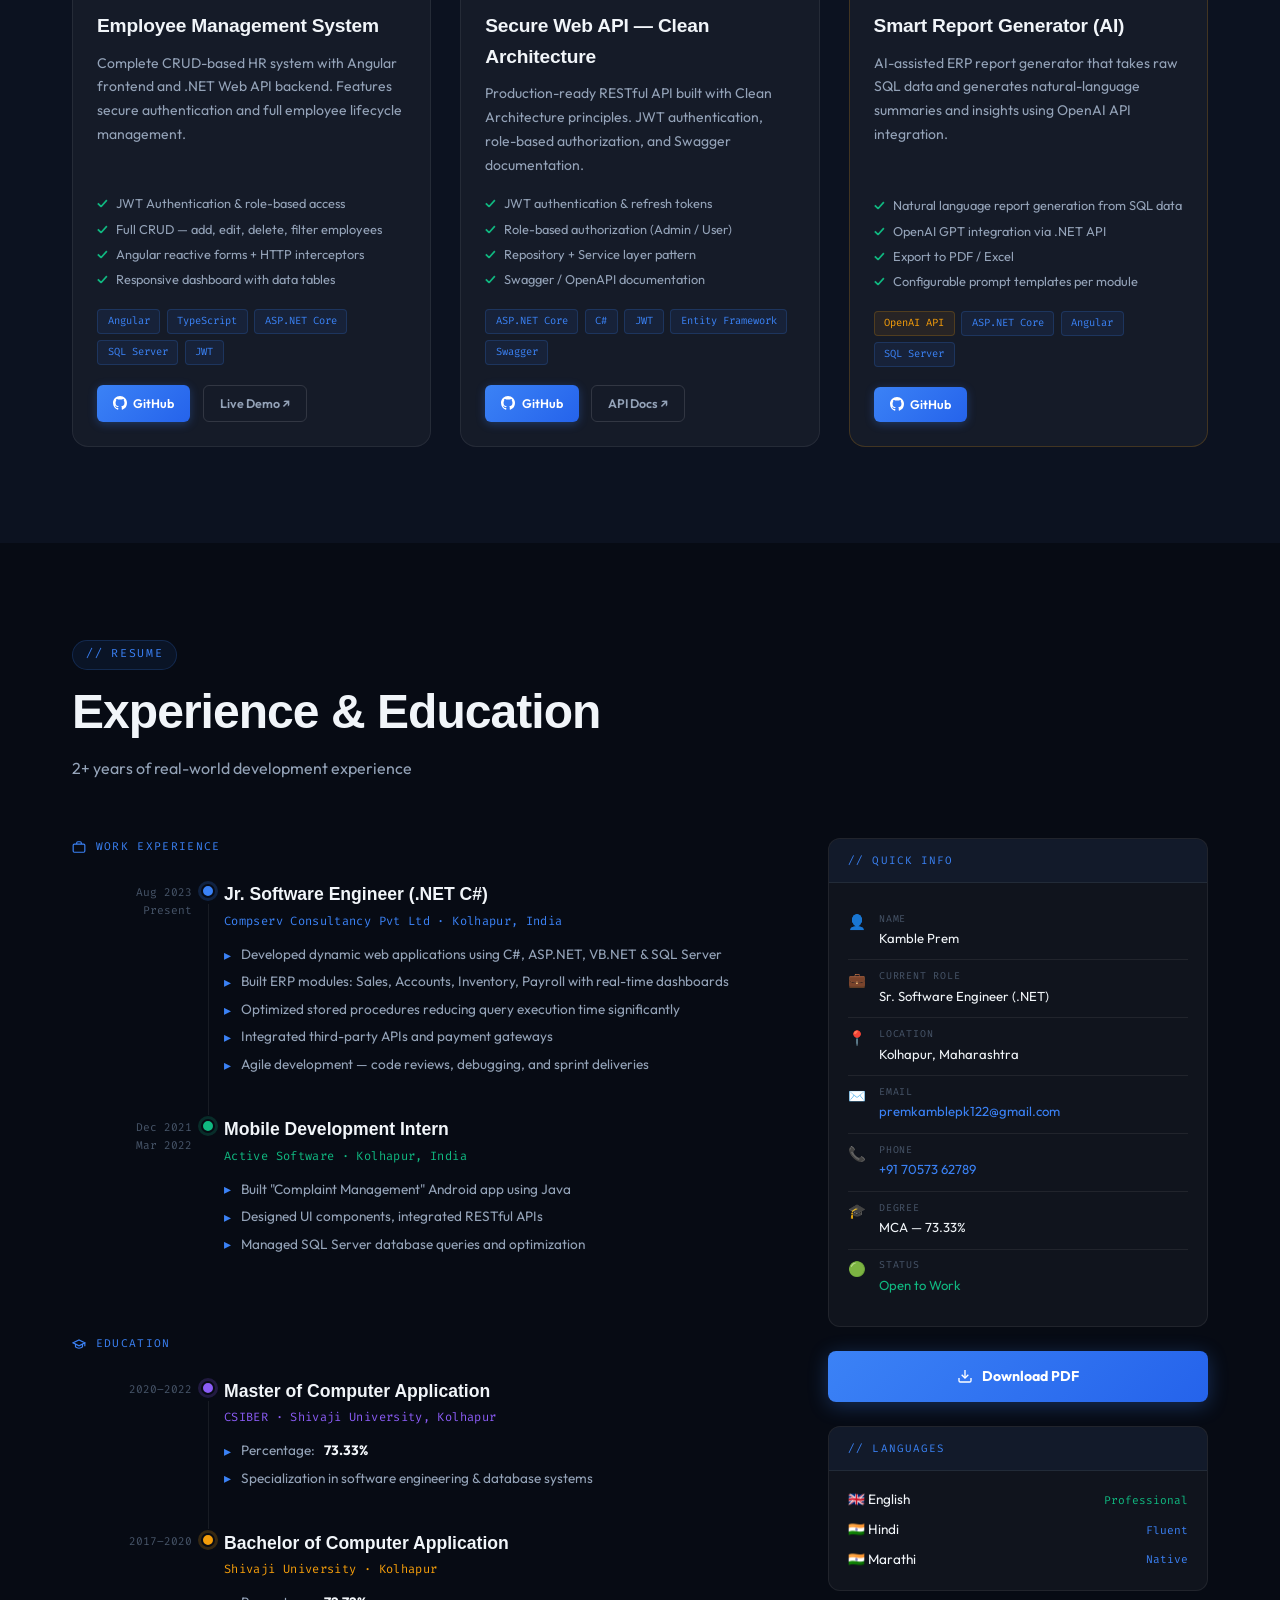
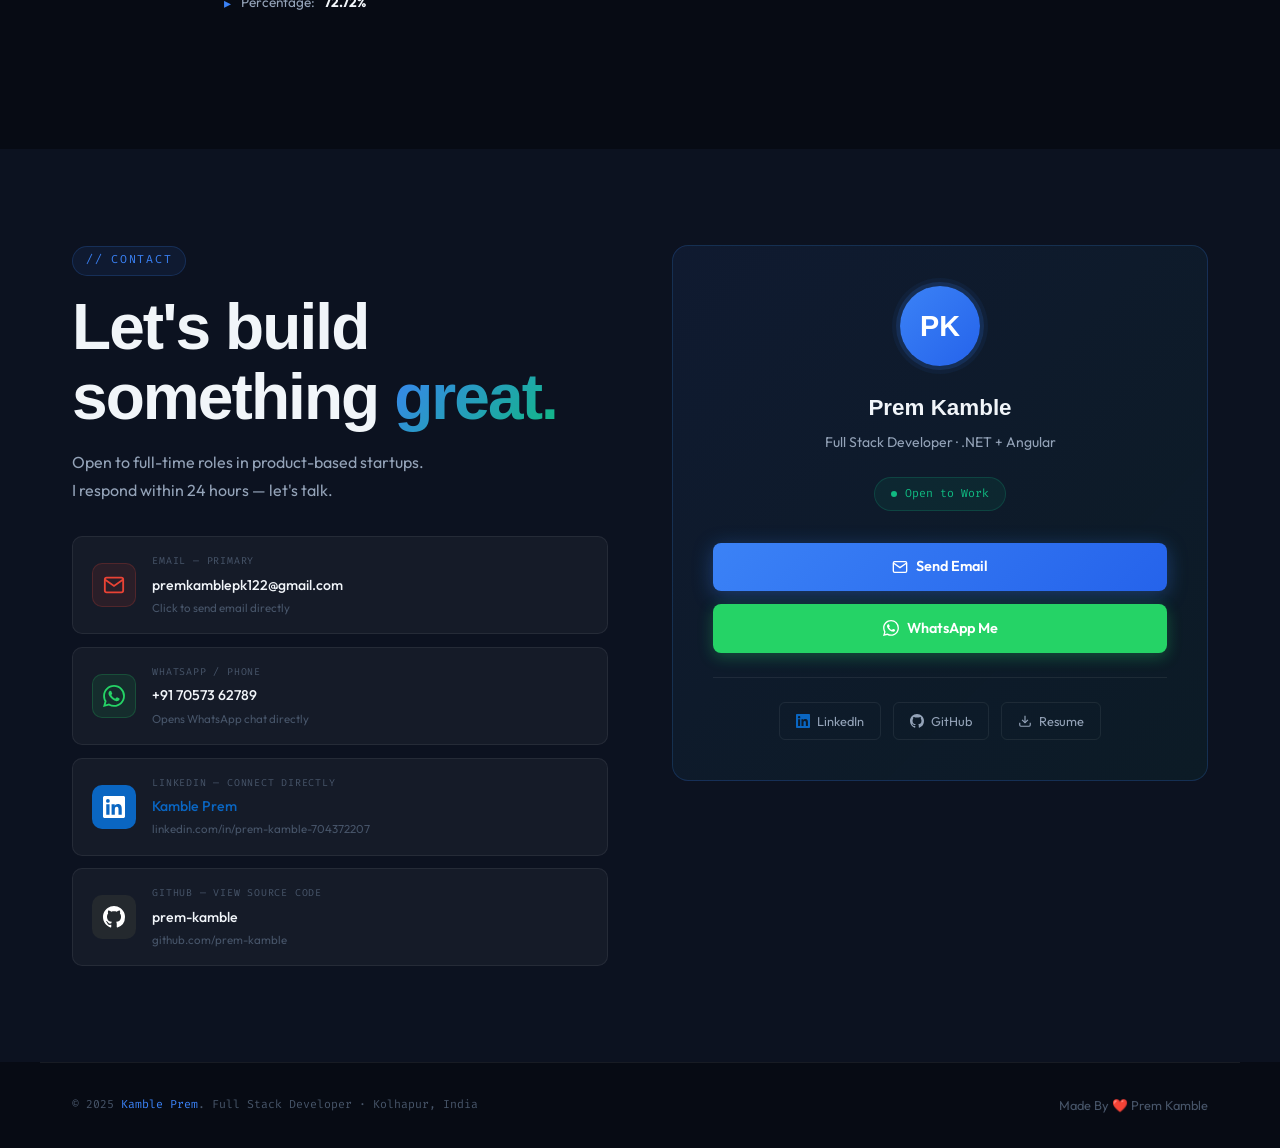
==== commit 81d6b20f: "Update resume download link in index.html" ====
--- a/index.html
+++ b/index.html
@@ -57,7 +57,7 @@
         <svg width="16" height="16" viewBox="0 0 24 24" fill="none" stroke="currentColor" stroke-width="2"><path d="M3 9l9-7 9 7v11a2 2 0 0 1-2 2H5a2 2 0 0 1-2-2z"/><polyline points="9 22 9 12 15 12 15 22"/></svg>
         View Projects
       </a>
-      <a href="./Kamble_Prem(DotNet-Developer)_kolhapur.pdf" download="DotNet_Devloper_Kamble_Prem_Kolhapur.pdf" class="btn btn-outline">
+      <a href="./DotNet_Devloper_Kamble_Prem_Kolhapur.pdf" download="DotNet_Devloper_Kamble_Prem_Kolhapur.pdf" class="btn btn-outline">
         <svg width="16" height="16" viewBox="0 0 24 24" fill="none" stroke="currentColor" stroke-width="2"><path d="M21 15v4a2 2 0 0 1-2 2H5a2 2 0 0 1-2-2v-4"/><polyline points="7 10 12 15 17 10"/><line x1="12" y1="15" x2="12" y2="3"/></svg>
         Download Resume
       </a>
@@ -542,7 +542,7 @@
         </div>
       </div>
 
-      <a  href="./Kamble_Prem(DotNet-Developer)_kolhapur.pdf" download="DotNet_Devloper_Kamble_Prem_Kolhapur.pdf" class="btn-download">
+      <a  href="./DotNet_Devloper_Kamble_Prem_Kolhapur.pdf" download="DotNet_Devloper_Kamble_Prem_Kolhapur.pdf" class="btn-download">
         <svg width="16" height="16" viewBox="0 0 24 24" fill="none" stroke="currentColor" stroke-width="2"><path d="M21 15v4a2 2 0 0 1-2 2H5a2 2 0 0 1-2-2v-4"/><polyline points="7 10 12 15 17 10"/><line x1="12" y1="15" x2="12" y2="3"/></svg>
         Download  PDF
       </a>
@@ -663,7 +663,7 @@
           <svg width="14" height="14" viewBox="0 0 24 24" fill="currentColor"><path d="M12 0C5.37 0 0 5.37 0 12c0 5.31 3.435 9.795 8.205 11.385.6.105.825-.255.825-.57 0-.285-.015-1.23-.015-2.235-3.015.555-3.795-.735-4.035-1.41-.135-.345-.72-1.41-1.23-1.695-.42-.225-1.02-.78-.015-.795.945-.015 1.62.87 1.845 1.23 1.08 1.815 2.805 1.305 3.495.99.105-.78.42-1.305.765-1.605-2.67-.3-5.46-1.335-5.46-5.925 0-1.305.465-2.385 1.23-3.225-.12-.3-.54-1.53.12-3.18 0 0 1.005-.315 3.3 1.23.96-.27 1.98-.405 3-.405s2.04.135 3 .405c2.295-1.56 3.3-1.23 3.3-1.23.66 1.65.24 2.88.12 3.18.765.84 1.23 1.905 1.23 3.225 0 4.605-2.805 5.625-5.475 5.925.435.375.81 1.095.81 2.22 0 1.605-.015 2.895-.015 3.3 0 .315.225.69.825.57A12.02 12.02 0 0024 12c0-6.63-5.37-12-12-12z"/></svg>
           GitHub
         </a>
-        <a href="./Kamble_Prem(DotNet-Developer)_kolhapur.pdf" download class="cta-link">
+        <a href="./DotNet_Devloper_Kamble_Prem_Kolhapur.pdf" download class="cta-link">
           <svg width="14" height="14" viewBox="0 0 24 24" fill="none" stroke="currentColor" stroke-width="2"><path d="M21 15v4a2 2 0 0 1-2 2H5a2 2 0 0 1-2-2v-4"/><polyline points="7 10 12 15 17 10"/><line x1="12" y1="15" x2="12" y2="3"/></svg>
           Resume
         </a>
